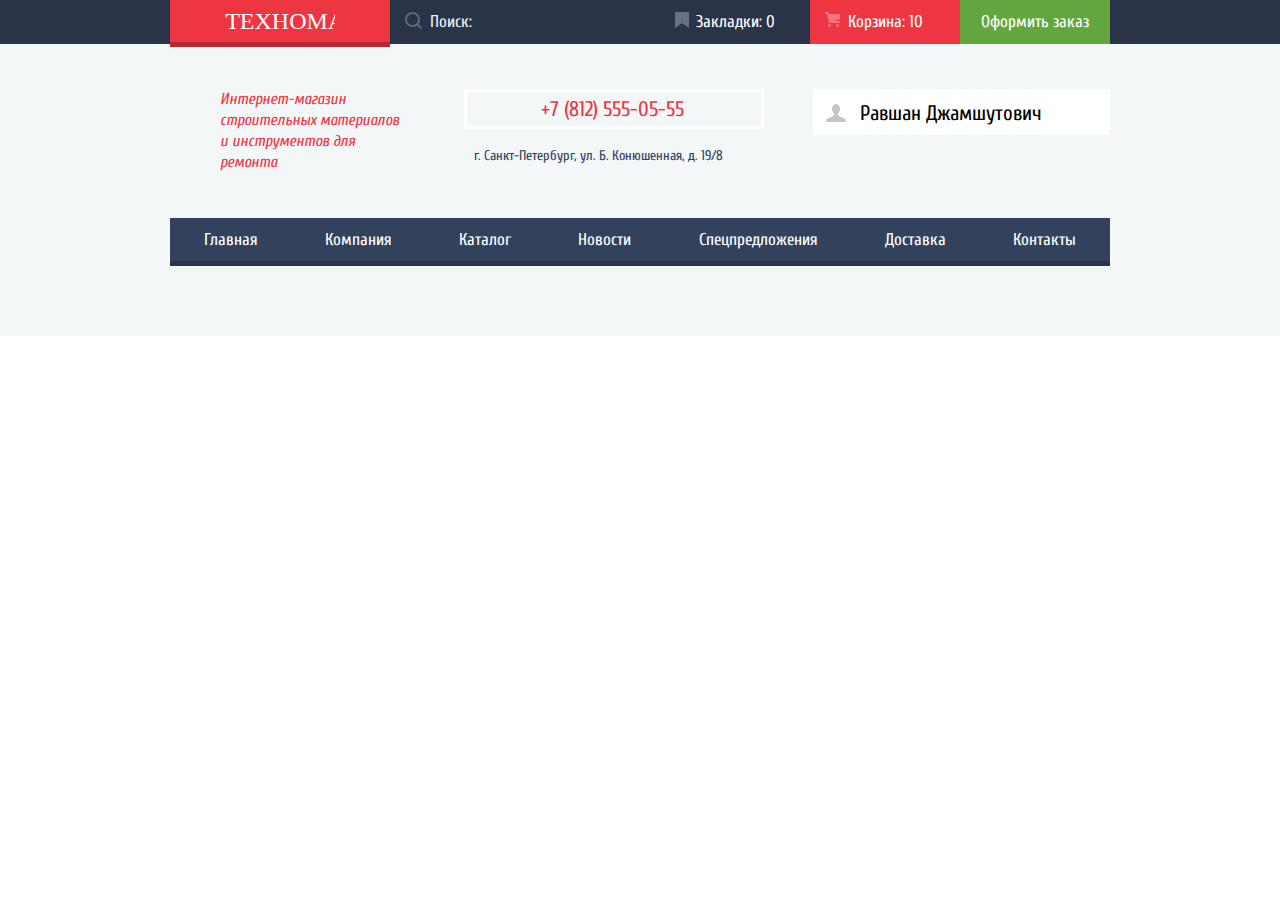
==== catalog.html @ 659ef30f "Версія 19" ====
<!DOCTYPE html>
<html lang="ru">
<head>
	<meta charset="utf-8">
	<title>HTML Academy: Technomart</title>
	<link href="https://fonts.googleapis.com/css?family=Cuprum:400,700" rel="stylesheet">
	<link href="https://fonts.googleapis.com/css?family=PT+Sans:400,700" rel="stylesheet">
	<link href="css/normalize.css" rel="stylesheet">
	<link rel="stylesheet"  href="css/style.css">
</head>
<body class="catalog">
	<header class="main-header">
		<div class="header-container">
			<div class="container">
				<a href="index.html" class="main-header-logo">
					<img src="img/logo.svg" width="110" height="18" alt="Логотип Technomart">
				</a>
				<form class="search-form" action="https://echo.htmlacademy.ru" method="post">
					<input type="search" name="search" id="search" placeholder="Поиск:">
					<label for="search">
						<svg 
							version="1.1" x="0px" y="0px" width="17px"
							height="17px" viewBox="0 0 17 17" enable-background="new 0 0 17 17" xml:space="preserve">
							<g>
								<path fill="#616978" d="M17,15.586l-3.542-3.542C14.421,10.782,15,9.21,15,7.5C15,3.358,11.643,0,7.5,0C3.358,0,0,3.358,0,7.5
								C0,11.643,3.358,15,7.5,15c1.71,0,3.282-0.579,4.544-1.542L15.586,17L17,15.586z M2,7.5C2,4.467,4.467,2,7.5,2
								C10.532,2,13,4.467,13,7.5c0,3.032-2.468,5.5-5.5,5.5C4.467,13,2,10.532,2,7.5z"/>
							</g>
						</svg>
					</label>
				</form>
				<ul class="menu-list">
					<li class="menu-item">
						<a href="">Закладки: 0</a>
						<svg
							version="1.1" x="0px" y="0px"
		 					width="14px" height="16px" viewBox="0 0 14 16" enable-background="new 0 0 14 16" xml:space="preserve">
							<path fill="#E72C2D" d="M14,15c0,0.55-0.368,0.741-0.818,0.426l-5.363-3.765c-0.45-0.315-1.187-0.315-1.637,0l-5.364,3.765
							C0.368,15.741,0,15.55,0,15V1c0-0.55,0.45-1,1-1h12c0.55,0,1,0.45,1,1V15z"/>
						</svg>
					</li>
					<li class="menu-item">
						<a class="basket-active" href="">Корзина: 10</a>
						<svg class="basket-svg"
							version="1.1" x="0px" y="0px"
							width="15px" height="15px" viewBox="0 0 15 15" enable-background="new 0 0 15 15" xml:space="preserve">
							<g>
								<circle cx="4.5" cy="13.5" r="1.5"/>
								<circle cx="12.5" cy="13.5" r="1.5"/>
								<polygon points="15,2 4.07,2 3.648,0 0,0 0,2 2.031,2 4.016,11 15,11 15,9 9.441,9 15,6.951 	"/>
							</g>
						</svg>
					</li>
					<li class="menu-item">
						<a class="design" href="">Оформить заказ</a>
					</li>
				</ul>
			</div>
		</div>
		<section class="about">
			<h1 class="visually-hidden">Техномарт</h1>
			<div class="container">
				<p class="description">
					Интернет-магазин строительных материалов<br> и инструментов для ремонта
				</p>
				<div class="contacts">
					<p class="phone">
						<span class="phone-number">+7 (812) 555-05-55</span>
					</p>
					<p class="address">
						г. Санкт-Петербург, ул. Б. Конюшенная, д. 19/8
					</p>
				</div>
				<p class="authorization">
					<a class="login" href="">
						<svg 
							version="1.1" x="0px" y="0px"
							width="20px" height="17px" viewBox="0 0 20 17" enable-background="new 0 0 20 17" xml:space="preserve">
							<g>
								<polygon fill="#c5c5c5" points="14.875,8.5 6,0 6,6 0,6 0,11 6,11 6,17 	"/>
							</g>
							<path fill="#c5c5c5" d="M16.986,15.01h-5.027V17h5.027c2.178,0,3.004-1.81,3.029-3.026V3.028C19.99,1.811,19.164,0,16.986,0h-5.027
							v1.99h5.027c0.839,0,0.992,0.681,1.01,1.057v10.904C17.979,14.327,17.825,15.01,16.986,15.01z"/>
						</svg>
						<span>Войти</span>
					</a>
					<a class="registration" href="">Регистрация</a>
				</p>
				<p class="user-info">
					<a class="user-profile" href="">
						<svg x="0px" y="0px" width="20px" height="18px" 			viewBox=" 	0 0 20 18" enable-background="new 0 0 20 	 18" xml:space=	   "preserve">
							<path fill="#32425C" d="M17.881,14.166c-2.144-0.735-4.256-1.666-5.207-2.39c-0.657-0.501-0.77-1.618-0.517-2.415					
							c1.118-0.903,1.864-2.477,1.864-4.278C14.021,2.276,12.221,0,10,0S5.979,2.276,5.979,5.083c0,1.801,0.746,3.374,1.863,4.277
							c0.253,0.798,0.141,1.915-0.517,2.416c-0.95,0.724-3.063,1.654-5.207,2.39S0,18,0,18h20C20,18,20.025,14.901,17.881,14.166z"/>
						</svg>
						<span class="user-name">Равшан Джамшутович</span>
					</a>
				</p>
			</div>
		</section>
		<nav class="main-navigation">
			<div class="container">
				<ul class="site-navigation">
					<li>
						<a href="index.html">Главная</a>
					</li>
					<li>
						<a href="">Компания</a>
					</li>
					<li>
						<a>Каталог</a>
					</li>
					<li>
						<a href="">Новости</a>
					</li>
					<li>
						<a href="">Спецпредложения</a>
					</li>
					<li>
						<a href="">Доставка</a>
					</li>
					<li>
						<a href="">Контакты</a>
					</li>
				</ul>
			</div>
		</nav>
	</header>
	<main>
		
	</main>
</body>
</html>
---- css/style.css ----
body {
	min-width: 1140px;
	margin: 0;
	padding: 0;
	font-family: "Cuprum", Arial, sans-serif;
	font-size: 17px;
	font-weight: 400;
	color: #ffffff;
}
a {
	text-decoration: none;
}
ul {
	list-style: none;
	margin: 0;
	padding: 0;
}
button {
	border: none;
	background: none;
	cursor: pointer;
}
.visually-hidden:not(:focus):not(:active),
input[type="checkbox"].visually-hidden,
input[type="radio"].visually-hidden {
	position: absolute;
	width: 1px;
	height: 1px;
	margin: -1px;
	border: 0;
	padding: 0;
	white-space: nowrap;
	-webkit-clip-path: inset(100%);
	      clip-path: inset(100%);
	clip: rect(0 0 0 0);
	overflow: hidden;
}
.main-header {
	background-color: #f3f7f8;
	padding-bottom: 70px;
}
.header-container .container{
	display: flex;
	justify-content: space-between;

}
.container {
	margin: 0 auto;
	max-width: 940px;
}
.header-container {
	background-color: #293449;
}
.main-header-logo {
	position: absolute;
	width: 220px;
    height: 42px;
    background-color: #ee3643;
    border-bottom: 5px solid #b52933;
}
.main-header-logo img {
	margin-left: 50%;
    transform: translateX(-50%);
    margin-top: 12px;
}
.search-form {
	position: relative;
	margin-left: 220px;
}
.search-form input {
	width: 270px;
	height: 43px;
	padding: 0 10px 0 40px;
	color: #f0f1f2;
	background-color: transparent;
	border: none;
}
.search-form input::placeholder {
	color:  #f0f1f2;
	font-family: "Cuprum", Arial, sans-serif;
	font-size: 17px;
	font-weight: 400;
}
.search-form label {
	position: absolute;
	top: 12px;
	left: 15px;
}
.search-form:hover {
	background-color: #212a3a;
}
.search-form:hover path {
   fill: #ffffff;
}
input[type="search"]:focus + label path {
   fill: #f0525d;
}
input[type="search"]:focus {
	background-color: #ffffff;
	color: #111111;
}
input[type="search"]:focus::placeholder {
	color: #111111;	
}
.main-header .menu-list {
	display: flex;
}
.main-header .menu-item {
	position: relative;
	width: 150px;
	text-align: center;
}
.menu-item svg {
	position: absolute;
	left: 15px;
	top: 12px;
	fill: #6a7180;
}
.menu-item path {
	fill: #6a7180;
}
.menu-list a {
	display: block;
}
.menu-list a:not(.design) {
	color: #ffffff;
	padding: 12px 25px;
}
.menu-item .design {
	color: #ffffff;
	padding: 12px 0;
}
.menu-item:last-child {
	background-color: #63a63e;
}
.menu-list a:hover:not(.design) {
	background-color: #212a3a;
}
.menu-list a:active:not(.design) {
	background-color: #161d29;
	color: #999ca1;
}
.menu-item:hover:last-child {
	background-color: #5fbb2d;
}
.menu-item:active:last-child {
	background-color: #518534;
}
.menu-item .design:active {
	color: #80a66b;
}
.menu-item a:hover + svg path,
.menu-item a:hover + svg {
	fill: #ffffff;
}
.menu-item a:active + svg path,
.menu-item a:active + svg {
	fill: #6a7180;
}
.about {
	margin-top: 45px;
}
.about .description {
	font-size: 16px;
	line-height: 21px;
	font-style: italic; 
	color: #ee3643;
	margin: 0;
	margin-left: 50px;
	width: 195px;
}
.contacts .phone {
	margin: 0;
	position: relative;
}
.contacts .phone-number {
	display: block;
	font-size: 21px;
	line-height: 18px;
	color: #ee3643;
	border: 3px solid #ffffff;
	padding: 8px 48px 8px 74px;
}
.contacts .phone-number::before {
	content: "";
	width: 19px;
	height: 19px;
	background-image: url(../img/icon-phone.svg);
	position: absolute;
	left: 13px;
}
.about .container {
	display: flex;
	justify-content: space-between;
}
.contacts .address {
	margin: 0;
	margin-top: 15px;
	font-size: 14px;
	line-height: 24px;
	color: #32425c;
	margin-left: 10px; 
}
.authorization {
	margin: 0;
	display: flex;
}
.authorization a {
	display: block;
	font-size: 21px;
	line-height: 18px;
	color: #000000;	
	background-color: #ffffff;
}
.authorization a:hover {
	color: #ee3643;
}
.authorization a:active {
	color: #b2b2b2;
}
.authorization .login {
	align-self: flex-start;
	position: relative;
	padding: 11px 27px 11px 48px;
	margin-right: 10px;
}
.login svg {
	position: absolute;
	left: 15px;
}
.login:hover path,
.login:hover polygon {
	fill: #32425c;
}
.login:active path,
.login:active polygon {
	fill: #c5c5c5;
}
.authorization .registration {
	align-self: flex-start;
	padding: 11px 24px 11px 24px;
}
.main-navigation {
	margin-top: 45px;
}
.site-navigation {
	display: flex;
	justify-content: space-between;
	background-color: #32425c;
	border-bottom: 5px solid #293449;
}
.site-navigation li {
	flex-grow: 1;
	text-align: center;
} 
.site-navigation a {
	color: #ffffff;
	line-height: 17px;
	padding: 10px;
	display: block;
    padding: 13px 25px;
}
.site-navigation a:hover {
	background-color: #293449;
}
.site-navigation a:active {
	background-color: #1d2739;
	color: #868c95;
}
.promo {
	margin-top: 60px;
}
.promo-list {
	display: flex;
	justify-content: space-between;
}
.promo-list .promo-item,
.promo-item-other {
	position: relative;
	width: 260px;
	min-height: 93px;
	padding: 13px 20px;
}
.promo-list .promo-item:first-child {
	background-color: #ffbf47;
}
.promo-item:first-child::before {
	content: "";
	position: absolute;
	left: 210px;
	top: 30px;
	background-image: url(../img/icon-1.svg);
	width: 44px;
	height: 65px;
}
.promo-item:first-child::after {
	content: "";
	position: absolute;
	left: 240px;
	top: 0;
	background-image: url(../img/new.png);
	background-repeat: no-repeat;
	width: 60px;
	height: 60px;
}
.promo-list .promo-item:nth-child(2) {
	background-color: #3bbce3;
}
.promo-item:nth-child(2)::before {
	content: "";
	position: absolute;
	left: 190px;
	top: 30px;
	background-image: url(../img/icon-2.svg);
	width: 75px;
	height: 61px;
}
.promo-list .promo-item:last-child {
	background-color: #dc91d8;
}
.promo-item:last-child::before {
	content: "";
	position: absolute;
	left: 190px;
	top: 30px;
	background-image: url(../img/icon-3.svg);
	width: 78px;
	height: 62px;
}
.promo-item h3,
.promo-item-other h3 {
	font-size: 24px;
	line-height: 30px;
	font-weight: 700;
	margin: 0;
	margin-bottom: 30px;
}
.promo-item  a,
.promo-item-other a {
	display: block;
    width: 135px;
    text-align: center;
    font-size: 14px;
    line-height: 18px;
    text-transform: uppercase;
    color: #ffffff;
    padding: 10px 0;
    border-radius: 5px;
}
.promo-item:first-child a {
	background-color: rgba(189, 125, 0, 0.2);
}
.promo-item:first-child a:hover {
	background-color: rgba(189, 125, 0, 0.3);
}
.promo-item:first-child a:active {
	background-color: rgba(189, 125, 0, 0.4);
}
.promo-item:nth-child(2) a {
	background-color: rgba(42, 131, 158, 0.2);
}
.promo-item:nth-child(2) a:hover {
	background-color: rgba(42, 131, 158, 0.3);
}
.promo-item:nth-child(2) a:active {
	background-color: rgba(42, 131, 158, 0.4);
}
.promo-item:last-child a {
	background-color: rgba(161, 111, 158, 0.2);
}
.promo-item:last-child a:hover {
	background-color: rgba(161, 111, 158, 0.3);
}
.promo-item:last-child a:active {
	background-color: rgba(161, 111, 158, 0.4);
}
.promo-other {
	margin-top: 20px;
}
.slider .wrapper {
	width: 620px;
	position: relative;
}
.slider-list-item {
	display: none;
	width: 620px;
    min-height: 266px;
    color: #ffffff;
}
.slider-list-item h2 {
	font-size: 36px;
	line-height: 30px;
	font-weight: 700;
	margin: 0;
	text-transform: uppercase;
}
.slider-list-item span {
	display: block;
	margin: 0;
	margin-top: 10px;
	font-size: 18px;
	line-height: 24px;
}
.slider-list-item:first-child {
	background-image: url(../img/slider-1.jpg);
	background-repeat: no-repeat;
}
.slider-list-item:last-child {
	background-image: url(../img/slider-2.jpg);
	background-repeat: no-repeat;
}
.slider-list-item .description {
	background-color: rgba(0, 0, 0, 0.2);
	padding: 20px 25px;
}
.slider-list-item a {
	display: block;
	font-size: 14px;
	line-height: 18px;
	color: #ffffff;
	margin-top: 100px;
	margin-left: 25px;
	background-color: #ee3643;
	width: 195px;
	text-align: center;
	padding: 10px 0;
	border-radius: 5px;
}
.slider-list-item a:hover {
	background-color: #ca2c37;
}
.slider-list-item a:active {
	background-color: #ba2732;
}
.slider input[type="radio"] {
	display: none;
}
.slider-controls {
	position: absolute;
    top: 214px;
    left: 297px;
}
.slider-controls label {
	position: relative;
	display: inline-block;
	width: 10px;
	height: 10px;
	margin-right: 8px;
	border-radius: 50%;
	cursor: pointer;
}
.slider-controls label::before {
	content: "";
	width: 10px;
	height: 10px;
	background-color: #ffffff;
	position: absolute;
	border-radius: 50%;
}
.slider-controls-buttons {
	width: 580px;
    display: flex;
    justify-content: space-between;
    position: absolute;
    top: 120px;
    left: 20px;
}
.slider-controls-buttons label {
	position: relative;
	display: inline-block;
	width: 30px;
	height: 30px;
	cursor: pointer;
	padding: 10px;
}
.slider-controls-buttons label:last-child {
	margin-left: auto;
}
.slider-controls-buttons label::before {
	content: "";
	width: 24px;
	height: 24px;
	border: 3px solid #ffffff;
	position: absolute;
	transform: rotate(45deg);
}
.slider-controls-buttons label:first-child::before {
	border-top-style: none;
	border-right-style: none;
}
.slider-controls-buttons label:last-child::before {
	border-left-style: none;
	border-bottom-style: none;
}
#slider-1:checked ~ .slider-controls .slider-controls-item-1::after,
#slider-2:checked ~ .slider-controls .slider-controls-item-2::after {
	content: "";
	position: absolute;
	left: 2px;
	top: 2px;
	width: 6px;
	height: 6px;
	background-color: #ee3643;
	border-radius: 50%;
}
#slider-1:checked ~ .slider-list .slider-list-item:first-child,
#slider-2:checked ~ .slider-list .slider-list-item:last-child {
	display: block;
}
.promo-item-other:first-child {
	background-color: #8ed78f;
}
.promo-item-other:first-child a {
	background-color: rgba(113, 159, 113, 0.2);
}
.promo-item-other:first-child a:hover {
	background-color: rgba(113, 159, 113, 0.3);
}
.promo-item-other:first-child a:active {
	background-color: rgba(113, 159, 113, 0.4);
}
.promo-item-other:first-child::before {
	content: "";
	width: 59px;
	height: 72px;
	position: absolute;
	top: 30px;
	right: 45px;
	background-image: url(../img/icon-4.svg);
	background-repeat: no-repeat;
}
.promo-item-other:last-child {
	background-color: #ffc047;
}
.promo-item-other:last-child a {
	background-color: rgba(175, 132, 50, 0.2);
}
.promo-item-other:last-child a:hover {
	background-color: rgba(175, 132, 50, 0.3);
}
.promo-item-other:last-child a:active {
	background-color: rgba(175, 132, 50, 0.4);
}
.promo-item-other:last-child::before {
	content: "";
	width: 80px;
	height: 64px;
	position: absolute;
	top: 30px;
	right: 30px;
	background-image: url(../img/icon-5.svg);
	background-repeat: no-repeat;
}
.promo-other .container {
	display: flex;
	justify-content: space-between;
}
.promo-list-other {
	display: flex;
	flex-direction: column;
	justify-content: space-between;
}
.popular-goods {
	margin-top: 55px;
}
.heading h2 {
	font-size: 30px;
	line-height: 30px;
	color: #32425c;
	margin: 0;
}
.heading {
	display: flex;
	justify-content: space-between;
	padding: 30px;
	background-color: #f9f5f0;
}
.heading span {
	text-transform: uppercase;
}
.heading a {
	font-size: 14px;
	line-height: 18px;
	color: #ffffff;
	text-transform: uppercase;
	text-align: center;
	background-color: #ee3643;
	border-radius: 5px;
	width: 253px;
	padding: 10px 0;
}
.popular-goods .popular-list {
	display: flex;
	justify-content: space-between;
	margin-top: 20px;
}
.popular-goods .popular-item {
	position: relative;
	width: 220px;
	min-height: 320px;
	text-align: center;
	border: 1px solid #eaeaea;
}
.popular-goods .popular-item:last-child {
	background-image: url(../img/new.png);
	background-repeat: no-repeat;
	background-position: 160px 0;
} 
.popular-item a {
	display: block;
}
.popular-item img {
	position: absolute;
    left: 50%;
    transform: translateX(-50%);
    bottom: 190px;
}
.popular-item h3 {
	font-size: 18px;
	line-height: 20px;
	font-weight: 700;
	color: #000000;
	margin: 0;
	margin-top: 180px;
	padding: 0 30px;
}
.popular-item span {
	display: block;
	margin-top: 10px;
	font-size: 17px;
	font-weight: 700;
	line-height: 18px;
	color: #a9a9a9;
	text-decoration: line-through;
}
.popular-item .price {
	position: relative;
	width: 120px;
	padding: 10px 0;
	margin: auto;
    margin-top: 15px;
	text-decoration: none;
	color: #ffffff;
	background-color: #ee3643;
	border-radius: 5px;
}
.popular-item:nth-child(4) .price{
	margin-top: 42px;
}
.popular-item .price::before {
	content: "";
    position: absolute;
    top: 0;
    left: 117px;
    width: 0;
    height: 0;
    padding: 0;
    margin: 0;
    border-style: solid;
    border-width: 18.8px 0 18.8px 20px;
    border-color: transparent transparent transparent #ee3643;
}
.popular-item:hover {
	box-shadow: 0 10px 35px 0 #bec2c6;
	transition-duration: 0.2s;
}
.popular-item:hover img {
	opacity: 0;
	transition-duration: 0.2s;
}
.popular-item:hover .item-buttons {
 	opacity: 1;
	transition-duration: 0.1s;
	transition-delay: 0.2s;
}
.item-buttons {
	display: block;
	opacity: 0;
	margin: 0;
	position: absolute;
    top: 45px;
}
.item-buttons button {
	width: 135px;
	font-size: 14px;
	padding: 0;
	text-transform: uppercase;
	border-radius: 5px;
	cursor: pointer;
}
.item-buttons .button-buy {
	position: relative;
	padding: 11px 0;
	margin-bottom: 7px;
	color: #ffffff;
	background-color: #63a63e;
	box-shadow: inset 0 -3px 0 0 #367315;
}
.button-buy svg {
	position: absolute;
	left: 12px;
	fill: #92c178;
}
.button-buy:hover {
	background-color: #5fbb2d;
}
.button-buy:hover svg {
	fill: #ffffff;
}
.button-buy:active {
	background-color: #518534;
	box-shadow: none;
}
.button-buy:active svg {
	fill: #ffffff;
}
.item-buttons .button-bookmarks {
	color: #32425c;
	border: 3px solid #63a63e;
	padding: 8px 0;
}
.button-bookmarks:hover {
	border-color: #32425c;
}
.button-bookmarks:active {
	color: #c1c6ce;
	border-color: #c1c6ce;
}
.modal-info {
	display: none;
	position: fixed;
	width: 620px;
	top: 10px;
	left: 50%;
	margin-left: -310px;
	background-color: #ffffff;
	border-top: 7px solid #ee3643;
	box-shadow: 0 15px 32px 0px #cccccc;
	z-index: 2;
}
.modal-info .wrapper {
	position: relative;
}
.modal-info h2 {
	font-size: 30px;
	line-height: 18px;
	margin: 0;
	color: #000000;
	align-self: center;
}
.modal-info .heading-info {
	display: flex;
	padding: 48px 80px;
}
.modal-info .icon {
	position: relative;
	margin: 0;
	margin-right: 30px;
	width: 67px;
	height: 67px;
	background-color: #63a63e;
	border-radius: 50%;
}
.modal-info .icon::before {
	content: "";
    position: absolute;
    top: 18px;
    left: 14px;
    width: 32px;
    height: 15px;
    border: 8px solid #ffffff;
    border-top-style: none;
    border-right-style: none;
    transform: rotate(-45deg);
}
.modal-info .modal-buttons {
	display: flex;
	justify-content: space-between;
	padding: 38px 80px;
	background-color: #f1f1f1;
}
.modal-buttons a,
.modal-buttons .continue {
	display: block;
    width: 220px;
    padding: 10px 0;
    text-align: center;
    font-family: "Cuprum", Arial, sans-serif;
    font-size: 14px;
    line-height: 18px;
    border-radius: 4px;
}
.modal-buttons a {
    color: #ffffff;
    background-color: #ee3643;
}
.modal-buttons a:hover {
	background-color: #ca2c37;
}
.modal-buttons a:active {
	background-color: #ba2732;
}
.modal-buttons .continue {
	background-color: #ffffff;
	outline: none;
}
.modal-buttons .continue:hover {
	background-color: #fbf9f9;
}
.modal-buttons .continue:active {
	background-color: #ebe9e9;
}
.modal-buttons .modal-close {
	position: absolute;
	top: 5px;
	right: 5px;
	width: 30px;
	height: 30px;
}
.modal-buttons .modal-close::before,
.modal-buttons .modal-close::after {
	content: "";
    width: 25px;
    height: 4px;
    position: absolute;
    left: 2px;
    top: 12px;
    background-color: #ee3643;
}
.modal-buttons .modal-close::before {
	transform: rotate(45deg);
}
.modal-buttons .modal-close::after {
	transform: rotate(-45deg);
}
.popular-manufacturers {
	margin-top: 20px;
}
.popular-manufacturers .heading {
	margin-bottom: 20px;
}
.heading .caption {
	text-transform: uppercase;
}
.manufacturers-list {
	display: flex;
	flex-wrap: wrap;
}
.manufacturers-item {
	position: relative;
	width: 218px;
	min-height: 143px;
	margin-bottom: 20px;
	border: 1px solid #ebebeb;
}
.manufacturers-item:not(:nth-child(4n+4)) {
	margin-right: 20px;
}
.manufacturers-item img {
	position: absolute;
	left: 50%;
	top: 50%;
	transform: translate(-50%, -50%);
}
.manufacturers-item:hover {
	box-shadow: 0 10px 35px 0 #bec2c6;
	transition-duration: 0.2s;
}
.manufacturers-item:active img {
	opacity: 0.3;
	transition-duration: 0.2s; 
}
.services {
	margin-top: 65px;
	padding-top: 65px;
	background-color: #f4f8f9;
}
.services h2 {
	font-size: 30px;
	line-height: 24px;
	color: #000000;
	text-transform: uppercase;
	margin: 0;
}
.services p {
	width: 400px;
	margin: 0;
	margin-top: 35px;
	font-family: "PT Sans", Arial, sans-serif;
	font-size: 13px;
	line-height: 24px;
	font-weight: 400;
	color: #000000;
}
.services-slider {
	display: flex;
	justify-content: space-between;
	margin-top: 70px;
}
.services-control {
	width: 240px;
	position: relative;
}
.services-control::before {
	content: "";
	position: absolute;
	top: -35px;
    left: 230px;
	width: 10px;
	height: 272px;
	background-image: url(../img/border.png);
}
.services-control label {
	display: block;
	font-size: 21px;
	font-weight: 700;
	background-color: #32425c;
	padding: 20px 22px;
	box-shadow:
		inset 0 -1px 0 0 #293449, 
		inset 0 1px 0 0 #405069;
	cursor: pointer;
}
.services-control label:hover {
	background-color: #293449;
}
#services-1:checked ~ .services-control .services-control-item-1,
#services-2:checked ~ .services-control .services-control-item-2,
#services-3:checked ~ .services-control .services-control-item-3 {
	background-color: #ffffff;
	color: #32425c;
	box-shadow: none;
	transition-duration: 0.2s;
}
.services-item {
	display: none;
	width: 620px;
	min-height: 285px;
	margin-left: 80px
}
.services-item .wrapper {
	display: flex;
	justify-content: space-between;
}
.services-item h2 {
	font-size: 36px;
	line-height: 24px;
	color: #32425c;
}
.services-item:first-child {
	background-image: url(../img/bg-1.png);
	background-repeat: no-repeat;
	background-position: 153px 0;
}
.services-item:first-child p {
	width: 275px;
}
.services-item:first-child span {
	margin-right: 50px;
}
.services-item:nth-child(2) p {
	width: 380px;
    box-sizing: border-box;
    padding-right: 5px;
}
.services-item:nth-child(2) span {
	margin-right: 200px;
}
.services-item:nth-child(2) {
	background-image: url(../img/bg-2.png);
	background-repeat: no-repeat;
	background-position: 231px 13px;
}
.services-item:last-child p {
	width: 280px;
}
.services-item:last-child .send-request {
	font-family: "Cuprum", Arial, sans-serif;
	font-size: 14px;
	line-height: 18px;
	color: #ffffff;
	background-color: #ff5357;
	width: 195px;
	padding: 10px 0;
	margin-top: 30px;
	border-radius: 5px;
	cursor: pointer;
}
.services-item:last-child .send-request:hover {
	background-color: #ca2c37;
}
.services-item:last-child .send-request:active {
	background-color: #ba2732;
}
.services-item:last-child {
	background-image: url(../img/bg-3.png);
	background-repeat: no-repeat;
	background-position: 154px 0;
}
#services-1:checked ~ .services-list .services-item:first-child,
#services-2:checked ~ .services-list .services-item:nth-child(2),
#services-3:checked ~ .services-list .services-item:last-child {
	display: block;
}
.about-technomart {
	margin-top: 80px;
	padding-bottom: 86px;
}
.technomart-description {
	width: 545px;
}
.about-technomart h2 {
	margin: 0;
	font-size: 30px;
	line-height: 24px;
	color: #000000;
	text-transform: uppercase;
	font-weight: 400;
}
.about-technomart .container {
	display: flex;
	justify-content: space-between;
}
.about-technomart .promo {
	margin: 0;
	margin-top: 30px;
	font-family: "PT Sans", Arial, sans-serif;
	font-size: 13px;
	line-height: 24px;
	color: #000000;
}
.about-technomart .promo:last-of-type {
	padding-right: 105px;
}
.companies-list {
	margin-top: 25px;
}
.companies-list .companies-item {
	position: relative;
	font-size: 18px;
	line-height: 20px;
	color: #000000;
	padding-left: 35px;
}
.companies-list .companies-item:not(:last-child) {
	margin-bottom: 20px;
}
.companies-list .companies-item::before {
	content: "";
	width: 25px;
	height: 2px;
	background-color: #ee3643;
	position: absolute;
	top: 8px;
	left: 0;
}
.technomart-description .more-details {
	display: block;
	width: 220px;
	text-align: center;
	text-transform: uppercase;
	padding: 10px 0;
	margin-top: 35px;
	font-size: 14px;
	line-height: 18px;
	color: #ffffff;
	background-color: #ee3643;
	border-radius: 5px;
}
.technomart-description .more-details:hover {
	background-color: #ca2c37;
}
.technomart-description .more-details:active {
	background-color: #ba2732;
}
.contacts {
	width: 300px;
} 
.contacts .map {
	padding: 0;
	margin-top: 35px;
	cursor: pointer;
}
.contacts .write-us {
	font-family: "Cuprum", Arial, sans-serif;
	font-size: 14px;
	line-height: 18px;
	padding: 10px 0;
	margin-top: 40px;
	width: 300px;
	text-transform: uppercase;
	color: #ffffff;
	background-color: #ee3643;
	border-radius: 5px;
}
.contacts .write-us:hover {
	background-color: #ca2c37;
}
.contacts .write-us:active {
	background-color: #ba2732;
}
.blocker {
	display: none;
	position: fixed;
	top: 0;
	width: 100%;
	height: 100%;
	background-color: rgba(0, 0, 0, 0.2);
	z-index: 2;
}
.blocker .map-popup {
	position: fixed;
	top: 100px;
	left: 50%;
	margin-left: -470px;
	width: 940px;
	height: 447px;
	z-index: 3;
	background-image: url(../img/map-popup.jpg);
	background-repeat: no-repeat;
    background-position: -15px -13px;
    box-shadow: 0 0 25px 5px #b8b8b8;
}
.map-popup .popup-close::before,
.map-popup .popup-close::after {
	content: "";
    width: 25px;
    height: 4px;
    position: absolute;
    left: 2px;
    top: 12px;
    background-color: #ee3643;
}
.map-popup .popup-close {
	position: absolute;
	right: 5px;
	top: 5px;
	width: 30px;
	height: 30px;
}
.map-popup .popup-close::before {
	transform: rotate(45deg);
}
.map-popup .popup-close::after {
	transform: rotate(-45deg);
}
.modal {
	display: none;
	position: fixed;
	top: 100px;
	left: 50%;
	transform: translateX(-50%);
	width: 620px;
	border-top: 7px solid #ee3643;
	background-color: #ffffff;
	box-shadow: 0 0 25px 5px #b8b8b8;
	z-index: 2;
	box-sizing: border-box;
	padding-top: 50px;
}
.login-form .wrapper {
	position: relative;
	display: flex;
	justify-content: space-between;
	flex-wrap: wrap;
	padding: 0 80px
}
.login-form p {
	margin: 0;
}
.login-form label {
	display: block;
	font-size: 18px;
	line-height: 18px;
	color: #000000;
	font-weight: 700;
	margin-bottom: 10px;
}
.login-form input {
	width: 186px;
	border: 2px solid #999999;
	border-radius: 3px;
	padding: 7px 15px;
}
.login-form input,
.login-form textarea {
	font-family: "PT Sans", Arial, sans-serif;
	font-size: 13px;
	line-height: 18px;
}
.login-form input:focus,
.login-form textarea:focus {
	border-color: #656565;
	outline: none;
}
.login-form textarea {
	width: 428px;
	height: 78px;
	padding: 14px;
	border: 2px solid #999999;
	border-radius: 3px;
}
.login-form .inscription {
	margin-top: 20px;
}
.login-form .buttons {
	min-height: 38px;
	margin-top: 35px;
	padding: 37px 80px;
	background-color: #f4f4f4;
}
.login-form button[type="submit"] {
	width: 100%;
	padding: 10px 0;
	background-color: #ee3643;
	font-size: 14px;
	line-height: 18px;
	color: #ffffff;
	border-radius: 4px;
}
.login-form button[type="submit"]:hover {
	background-color: #ca2c37;
}
.login-form button[type="submit"]:active {
	background-color: #ba2732;
}
.login-form .button-close {
	position: absolute;
	right: 0;
	top: 0;
	width: 30px;
	height: 30px;
}
.login-form .button-close::before,
.login-form .button-close::after {
	content: "";
    width: 25px;
    height: 4px;
    position: absolute;
    left: 2px;
    top: 12px;
    background-color: #ee3643;
}
.login-form .button-close::before {
	transform: rotate(45deg);
}
.login-form .button-close::after {
	transform: rotate(-45deg);
}
.footer-top {
	background-color: #32425c;
}
.footer-top .footer-menu {
	display: flex;
	justify-content: space-between;
}
.footer-top .main-footer-logo {
	background-color: #ee3643;
	display: block;
	width: 220px;
	height: 63px;
	border-bottom: 5px solid #b52933;
}
.main-footer-logo img {
	margin-left: 50%;
    transform: translateX(-50%);
    margin-top: 21px;
}
.footer-menu-list {
	display: flex;
	justify-content: space-between;
	width: 550px;
	margin-top: 40px;
}
.footer-menu-item a {
	font-size: 18px;
	line-height: 24px;
	color: #ffffff
}
.footer-menu-item a:hover {
	text-decoration: underline;
}
.footer-menu-item a:active {	
	color: #a4abb4;
	text-decoration: none; 
}
.footer-sub-menu {
	margin-top: 35px;
	padding-bottom: 50px;
	display: flex;
	justify-content: space-between;
}
.footer-sub-menu .our-contacts {
	width: 334px;
	margin: 0;
	font-size: 18px;
	line-height: 24px;
}
.sub-menu-list {
	width: 525px;
	display: flex;
	justify-content: space-between;
}
.sub-menu-item a {
	font-size: 18px;
	line-height: 24px;
	color: #ffd180;
}
.sub-menu-item a:hover {
	text-decoration: underline;
}
.sub-menu-item a:active {
	color: #ad956f;
	text-decoration: none;
}
.footer-bottom {
	padding-top: 35px;
	padding-bottom: 30px;
	background-color: #293449;
}
.footer-bottom .container {
	display: flex;
	justify-content: space-between;
}
.footer-bottom .copyright {
	margin: 0;
	width: 230px;
	font-size: 16px;
	line-height: 18px;
}
.social-list {
	min-width: 170px;
	display: flex;
	justify-content: center;
}
.social-button {
	display: flex;
	justify-content: center;
	align-items: center;
	width: 41px;
	height: 41px;
	background-color: #212a3a;
	border-radius: 50%;
}
.social-item:not(:last-child) .social-button {
	margin-right: 5px;
}
.social-button:hover,
.social-button:active {
	background-color: #ee3643;
}
.communication {
	width: 300px;
	display: flex;
	font-size: 16px;
	line-height: 18px;
}
.communication a {
	color: #f5c97d;
}
.communication a:hover {
	text-decoration: underline;
}
.communication a:active {
	color: #e53643;
	text-decoration: none;
}
.communication-email {
	margin-right: 55px;
}
.communication-email,
.communication-site {
	margin-top: 0;
	margin-bottom: 0;
}

/*Styles for catalog.html*/
.catalog .main-header-logo:hover {
	background-color: #ca2c37;
    border-bottom-color: #9a212a; 
}
.catalog .main-header-logo:active {
	background-color: #ba2732;
    border-bottom-color: #8e1e26; 
}
.menu-item:nth-child(2) .basket-active {
	background-color: #ee3643;
}
.menu-item:nth-child(2) .basket-active:hover {
	background-color: red;
}
.menu-item:nth-child(2) .basket-svg {
	fill: #f3737c;
}
.catalog .authorization {
	display: none;
}
.user-info {
	position: relative;
	margin: 0;
	padding: 15px 68px 13px 47px;  
	background-color: #ffffff;
	align-self: flex-start;
}
.user-profile svg {
	position: absolute;
	left: 13px;
}
.user-profile path {
	fill: #c5c5c5;
}
.user-profile:hover path {
	fill: #32425c;
}
.user-profile span {
	display: block;
	font-size: 21px;
	line-height: 18px;
	color: #000000;
}
.user-profile span:active {
	color: #c5c5c5;
}
.user-profile:active path {
	fill: #c5c5c5;
}
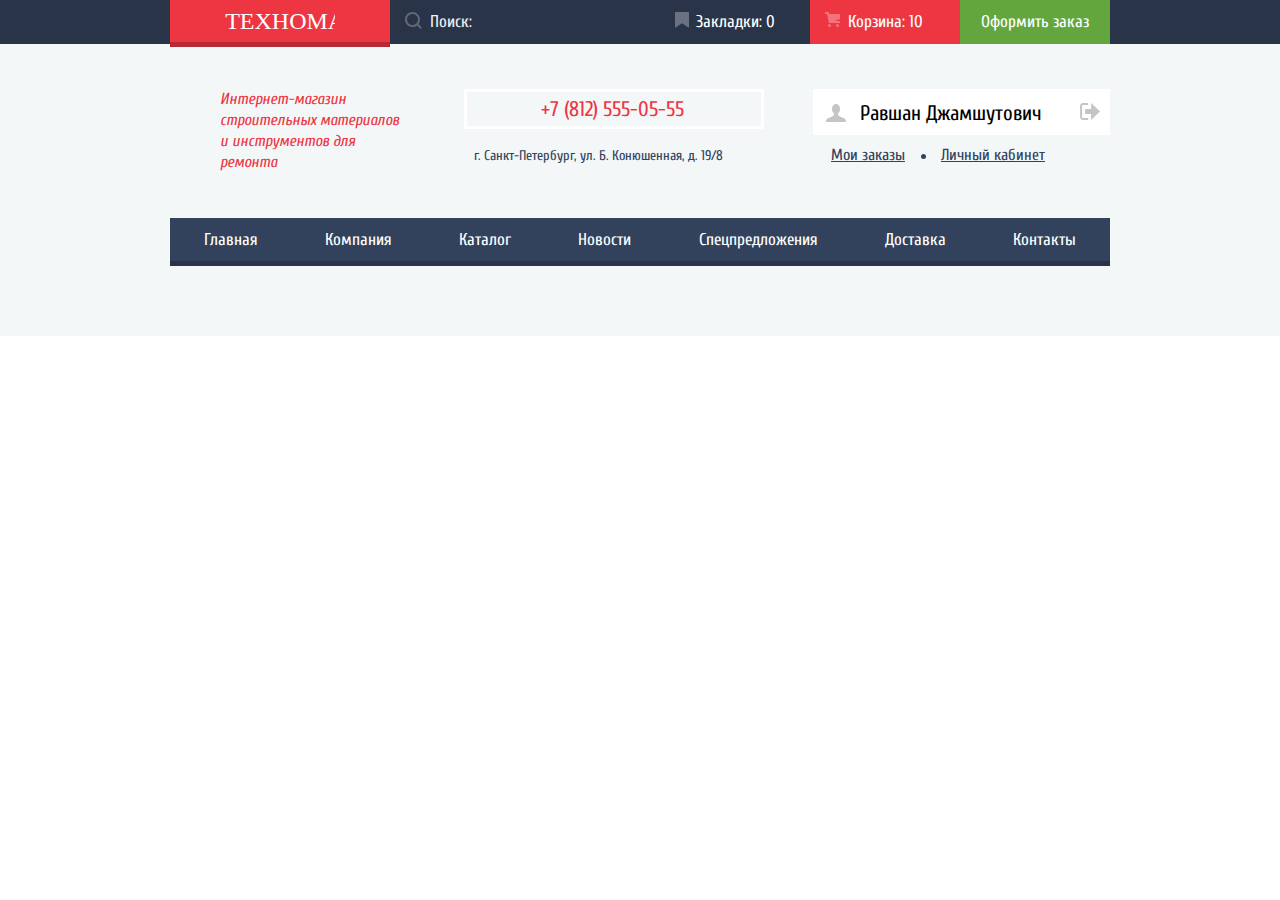
==== commit eb1fe131: "Версія 20" ====
--- a/catalog.html
+++ b/catalog.html
@@ -86,16 +86,32 @@
 					</a>
 					<a class="registration" href="">Регистрация</a>
 				</p>
-				<p class="user-info">
-					<a class="user-profile" href="">
-						<svg x="0px" y="0px" width="20px" height="18px" 			viewBox=" 	0 0 20 18" enable-background="new 0 0 20 	 18" xml:space=	   "preserve">
-							<path fill="#32425C" d="M17.881,14.166c-2.144-0.735-4.256-1.666-5.207-2.39c-0.657-0.501-0.77-1.618-0.517-2.415					
-							c1.118-0.903,1.864-2.477,1.864-4.278C14.021,2.276,12.221,0,10,0S5.979,2.276,5.979,5.083c0,1.801,0.746,3.374,1.863,4.277
-							c0.253,0.798,0.141,1.915-0.517,2.416c-0.95,0.724-3.063,1.654-5.207,2.39S0,18,0,18h20C20,18,20.025,14.901,17.881,14.166z"/>
-						</svg>
-						<span class="user-name">Равшан Джамшутович</span>
-					</a>
-				</p>
+				<div class="user-authorization">
+					<p class="user-info">
+						<a class="user-profile" href="">
+							<svg x="0px" y="0px" width="20px" height="18px" 			viewBox=" 	0 0 20 18" enable-background="new 0 0 20 	 18" xml:space=	   "preserve">
+								<path fill="#32425C" d="M17.881,14.166c-2.144-0.735-4.256-1.666-5.207-2.39c-0.657-0.501-0.77-1.618-0.517-2.415					
+								c1.118-0.903,1.864-2.477,1.864-4.278C14.021,2.276,12.221,0,10,0S5.979,2.276,5.979,5.083c0,1.801,0.746,3.374,1.863,4.277
+								c0.253,0.798,0.141,1.915-0.517,2.416c-0.95,0.724-3.063,1.654-5.207,2.39S0,18,0,18h20C20,18,20.025,14.901,17.881,14.166z"/>
+							</svg>
+							<span class="user-name">Равшан Джамшутович</span>
+						</a>
+						<a class="user-deauthorization" href="">
+							<svg x="0px" y="0px"			
+								width="21px" height="17px" viewBox="0 0 21 17" enable-background="new 0 0 21 17" xml:space="preserve">
+								<g>
+								<polygon fill="#c5c5c5" points="21,8.5 12.125,0 12.125,6 6.125,6 6.125,11 12.125,11 12.125,17 	"/>
+								<path fill="#c5c5c5" d="M3.106,13.952V3.048c0.018-0.376,0.171-1.057,1.01-1.057h5.027V0H4.116C1.938,0,1.112,1.81,1.087,3.027
+								v10.946C1.112,15.189,1.938,17,4.116,17h5.027v-1.99H4.116C3.277,15.01,3.124,14.327,3.106,13.952z"/>
+								</g>
+							</svg>
+						</a>
+					</p>
+					<p class="user-details">
+						<a href="">Мои заказы</a>
+						<a href="">Личный кабинет</a>
+					</p>
+				</div>
 			</div>
 		</section>
 		<nav class="main-navigation">
@@ -127,7 +143,16 @@
 		</nav>
 	</header>
 	<main>
-		
+		<div class="container">
+			<div class="breadcrumbs">
+				<ul class="breadcrumbs-list">
+					<li class="breadcrumbs-item"></li>
+					<li class="breadcrumbs-item"></li>
+					<li class="breadcrumbs-item"></li>
+					<li class="breadcrumbs-item"></li>
+				</ul>
+			</div>
+		</div>
 	</main>
 </body>
 </html>--- a/css/style.css
+++ b/css/style.css
@@ -1423,4 +1423,47 @@
 }
 .user-profile:active path {
 	fill: #c5c5c5;
+}
+.user-deauthorization svg {
+	position: absolute;
+	top: 14px;
+	right: 10px;
+}
+.user-deauthorization:hover polygon,
+.user-deauthorization:hover path {
+	fill: #32425c;
+}
+.user-deauthorization:active polygon,
+.user-deauthorization:active path {
+	fill: #c5c5c5;
+}
+.user-authorization .user-details {
+	margin: 0;
+	margin-top: 10px;
+	margin-left: 18px;
+}
+.user-details a {
+	font-size: 16px;
+	color: #32425c;
+	text-decoration: underline;
+}
+.user-details a:hover {
+	color: #ee3643;
+}
+.user-details a:active {
+	color: #c5cad0;
+}
+.user-details a:first-child {
+	margin-right: 32px;
+	position: relative;
+}
+.user-details a:first-child::before {
+	content: "";
+	width: 5px;
+	height: 5px;
+	position: absolute;
+	top: 8px;
+	left: 90px;
+	background-color: #32425c;
+	border-radius: 50%;
 }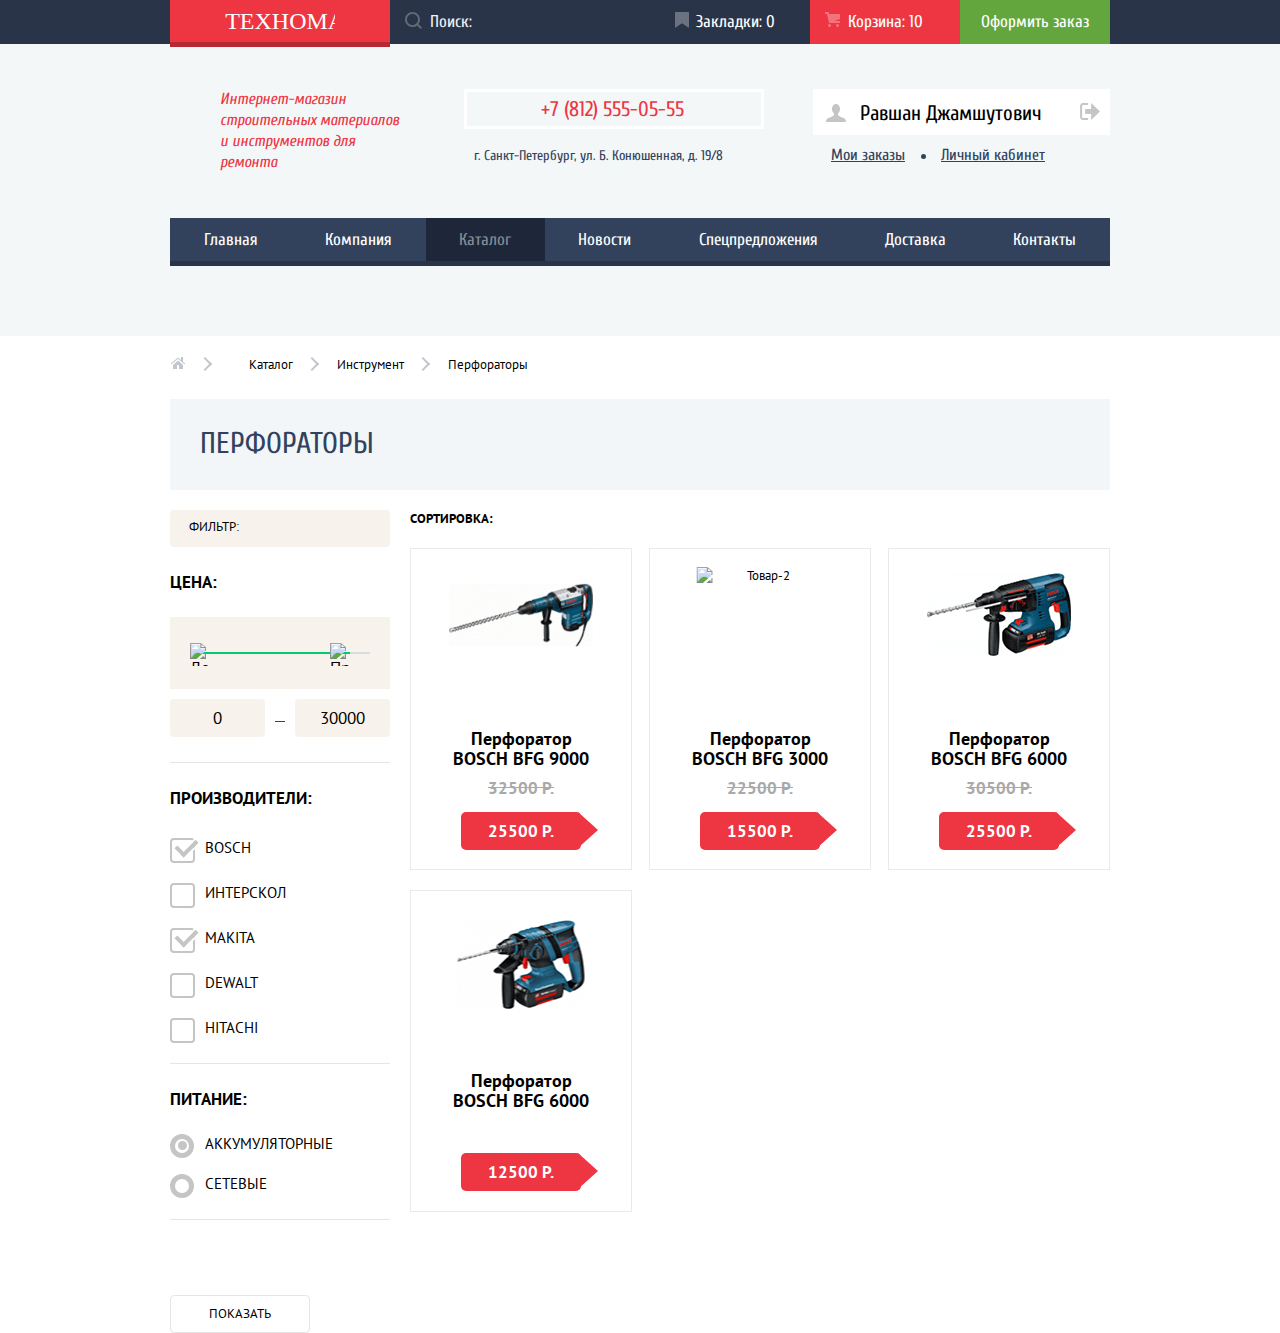
==== commit 310fef31: "Версія 23" ====
--- a/catalog.html
+++ b/catalog.html
@@ -58,7 +58,7 @@
 			</div>
 		</div>
 		<section class="about">
-			<h1 class="visually-hidden">Техномарт</h1>
+			<h2 class="visually-hidden">Техномарт</h2>
 			<div class="container">
 				<p class="description">
 					Интернет-магазин строительных материалов<br> и инструментов для ремонта
@@ -124,7 +124,7 @@
 						<a href="">Компания</a>
 					</li>
 					<li>
-						<a>Каталог</a>
+						<a class="active">Каталог</a>
 					</li>
 					<li>
 						<a href="">Новости</a>
@@ -144,13 +144,255 @@
 	</header>
 	<main>
 		<div class="container">
-			<div class="breadcrumbs">
-				<ul class="breadcrumbs-list">
-					<li class="breadcrumbs-item"></li>
-					<li class="breadcrumbs-item"></li>
-					<li class="breadcrumbs-item"></li>
-					<li class="breadcrumbs-item"></li>
+			<ul class="breadcrumbs-list">
+				<li class="breadcrumbs-item">
+					<a href="index.html">
+						<svg x="0px" y="0px" width="15px" height="12px" 			viewBox="	0 0 15 12" enable-background="new 0 0 15 	 12" xml:space=	  "preserve">
+							<g>
+							<polygon fill="#C1C6CE" points="3,8 3,12 7,12 7,8 9,8 9,12 13,12 13,8 8,3.516 	"/>
+							<path fill="#C1C6CE" d="M14.831,6.365L13,4.751V0h-2v2.987L8.332,0.635c-0.02-0.017-0.043-0.023-0.064-0.037
+							c-0.026-0.018-0.052-0.035-0.08-0.047C8.156,0.539,8.125,0.533,8.093,0.527C8.062,0.521,8.032,0.515,8,0.515
+							c-0.031,0-0.061,0.006-0.092,0.012C7.875,0.533,7.845,0.539,7.813,0.552C7.785,0.563,7.76,0.581,7.733,0.598
+							c-0.021,0.014-0.045,0.02-0.064,0.037l-6.498,5.73C0.964,6.548,0.944,6.864,1.126,7.071C1.225,7.183,1.363,7.24,1.501,7.24
+							c0.118,0,0.236-0.041,0.331-0.125L8,1.677l6.169,5.438C14.265,7.199,14.383,7.24,14.5,7.24c0.139,0,0.276-0.058,0.375-0.169
+							C15.058,6.864,15.038,6.548,14.831,6.365z"/>
+							</g>
+						</svg>
+					</a>
+				</li>
+				<li class="breadcrumbs-item">
+					<a>Каталог</a>
+				</li>
+				<li class="breadcrumbs-item">
+					<a href="">Инструмент</a>
+				</li>
+				<li class="breadcrumbs-item">
+					<a href="">Перфораторы</a>
+				</li>
+			</ul>
+			<h1>ПЕРФОРАТОРЫ</h1>
+		</div>
+		<div class="goods-available">
+			<div class="container">
+				<section class="filter">
+					<h2>ФИЛЬТР:</h2>
+					<form class="filter-form" method="get" action="https://echo.htmlacademy.ru">
+						<section class="filter-option">
+							<h2 class="visually-hidden">Укажите критерии для поиска</h2>
+							<fieldset>
+								<legend class="price">ЦЕНА:</legend>
+								<div class="range">
+									<p class="line"></p>
+									<p class="line-left"></p>
+									<p class="range-left">
+										<img src="img/filter-button.svg" width="20" height="23" alt="Левый ползунок">
+									</p>
+									<p class="range-right">
+										<img src="img/filter-button.svg" width="20" height="23" alt="Правый ползунок">
+									</p>
+								</div>
+								<div class="cost">
+									<p class="cost-min">
+										<input type="text" name="price-min" id="price-min" value="0" placeholder="0"> 
+										<span class="visually-hidden">
+											Минимальная цена
+										</span>
+									</p>
+									<p class="cost-max">
+										<input type="text" name="price-max" id="price-max" value="30000" placeholder="30000"> 
+										<span class="visually-hidden">
+											Максимальная цена
+										</span>
+									</p>
+								</div>
+							</fieldset>
+							<fieldset>
+								<legend>ПРОИЗВОДИТЕЛИ:</legend>
+								<ul class="maker-list">
+									<li class="maker-item">
+										<input class="visually-hidden filter-input filter-input-checkbox" type="checkbox" name="bosch" id="maker-1" checked="">
+										<label for="maker-1">
+											BOSCH
+										</label>
+									</li>
+									<li class="maker-item">
+										<input class="visually-hidden filter-input filter-input-checkbox" type="checkbox" name="intersckol" id="maker-2">
+										<label for="maker-2">
+											ИНТЕРСКОЛ
+										</label>
+									</li>
+									<li class="maker-item">
+										<input class="visually-hidden filter-input filter-input-checkbox" type="checkbox" name="makita" id="maker-3" checked="">
+										<label for="maker-3">
+											MAKITA
+										</label>
+									</li>
+									<li class="maker-item">
+										<input class="visually-hidden filter-input filter-input-checkbox" type="checkbox" name="dewalt" id="maker-4">
+										<label for="maker-4">
+											DEWALT
+										</label>
+									</li>
+									<li class="maker-item">
+										<input class="visually-hidden filter-input filter-input-checkbox" type="checkbox" name="hitachi" id="maker-5">
+										<label for="maker-5">
+											HITACHI
+										</label>
+									</li>
+								</ul>
+							</fieldset>
+							<fieldset>
+								<legend>ПИТАНИЕ:</legend>
+								<ul class="nutrition-list">
+									<li class="nutrition-item">
+										<input class="visually-hidden filter-input filter-input-radio" type="radio" name="nutrition" id="nutrition-1" checked="">
+										<label for="nutrition-1">
+											Аккумуляторные
+										</label>
+									</li>
+									<li class="nutrition-item">
+										<input class="visually-hidden filter-input filter-input-radio" type="radio" name="nutrition" id="nutrition-2">
+										<label for="nutrition-2">
+											Сетевые
+										</label>
+									</li>
+								</ul>
+							</fieldset>
+							<button type="submit">ПОКАЗАТЬ</button>
+						</section>
+					</form>
+				</section>
+				<section class="our-goods">
+					<h2 class="visually-hidden">Наши товары</h2>
+					<div class="sorting">
+						<b>СОРТИРОВКА:</b>
+					</div>
+					<ul class="popular-list">
+					<li class="popular-item">
+						<img src="img/snippet-1.png" width="144" height="128" alt="Товар-1">
+						<h3>Перфоратор BOSCH BFG 9000</h3>
+						<span>
+							32500 Р.
+							<i class="visually-hidden">
+								Старая цена
+							</i>
+						</span>
+						<span class="price">
+							25500 Р.
+							<i class="visually-hidden">
+								Новая цена
+							</i>
+						</span>
+						<p class="item-buttons">
+							<button type="button" class="button-buy">
+								<svg 
+									version="1.1" x="0px" y="0px"
+									width="15px" height="15px" viewBox="0 0 15 15" enable-background="new 0 0 15 15" xml:space="preserve">
+									<g>
+										<circle cx="4.5" cy="13.5" r="1.5"/>
+										<circle cx="12.5" cy="13.5" r="1.5"/>
+										<polygon points="15,2 4.07,2 3.648,0 0,0 0,2 2.031,2 4.016,11 15,11 15,9 9.441,9 15,6.951 	"/>
+									</g>
+								</svg>
+								КУПИТЬ
+							</button>
+							<button type="button" class="button-bookmarks">
+								В закладки
+							</button>
+						</p>
+					</li>
+					<li class="popular-item">
+						<img src="img/snippet-2.png" width="127" height="112" alt="Товар-2">
+						<h3>Перфоратор BOSCH BFG 3000</h3>
+						<span>
+							22500 Р.
+							<i class="visually-hidden">
+								Старая цена
+							</i>
+						</span>
+						<span class="price">
+							15500 Р.
+							<i class="visually-hidden">
+								Новая цена
+							</i>
+						</span>
+						<p class="item-buttons">
+							<button type="button" class="button-buy">
+								<svg 
+									version="1.1" x="0px" y="0px"
+									width="15px" height="15px" viewBox="0 0 15 15" enable-background="new 0 0 15 15" xml:space="preserve">
+									<g>
+										<circle cx="4.5" cy="13.5" r="1.5"/>
+										<circle cx="12.5" cy="13.5" r="1.5"/>
+										<polygon points="15,2 4.07,2 3.648,0 0,0 0,2 2.031,2 4.016,11 15,11 15,9 9.441,9 15,6.951 	"/>
+									</g>
+								</svg>
+								КУПИТЬ
+							</button>
+							<button type="button" class="button-bookmarks">
+								В закладки
+							</button>
+						</p>
+					</li>
+					<li class="popular-item">
+							<img src="img/snippet-3.png" width="144" height="128" alt="Товар-3">
+							<h3>Перфоратор BOSCH BFG 6000</h3>
+							<span>
+								30500 Р.
+								<i class="visually-hidden">
+									Старая цена
+								</i>
+							</span>
+							<span class="price">
+								25500 Р.
+								<i class="visually-hidden">
+									Новая цена
+								</i>
+							</span>
+						<p class="item-buttons">
+							<button type="button" class="button-buy">
+								<svg 
+									version="1.1" x="0px" y="0px"
+									width="15px" height="15px" viewBox="0 0 15 15" enable-background="new 0 0 15 15" xml:space="preserve">
+									<g>
+										<circle cx="4.5" cy="13.5" r="1.5"/>
+										<circle cx="12.5" cy="13.5" r="1.5"/>
+										<polygon points="15,2 4.07,2 3.648,0 0,0 0,2 2.031,2 4.016,11 15,11 15,9 9.441,9 15,6.951 	"/>
+									</g>
+								</svg>
+								КУПИТЬ
+							</button>
+							<button type="button" class="button-bookmarks">
+								В закладки
+							</button>
+						</p>
+					</li>
+					<li class="popular-item">
+							<img src="img/snippet-4.png" width="127" height="112" alt="Товар-4">
+							<h3>Перфоратор BOSCH BFG 6000</h3>
+							<span class="price">
+								12500 Р.
+							</span>
+						<p class="item-buttons">
+							<button type="button" class="button-buy">
+								<svg 
+									version="1.1" x="0px" y="0px"
+									width="15px" height="15px" viewBox="0 0 15 15" enable-background="new 0 0 15 15" xml:space="preserve">
+									<g>
+										<circle cx="4.5" cy="13.5" r="1.5"/>
+										<circle cx="12.5" cy="13.5" r="1.5"/>
+										<polygon points="15,2 4.07,2 3.648,0 0,0 0,2 2.031,2 4.016,11 15,11 15,9 9.441,9 15,6.951 	"/>
+									</g>
+								</svg>
+								КУПИТЬ
+							</button>
+							<button type="button" class="button-bookmarks">
+								В закладки
+							</button>
+						</p>
+					</li>
 				</ul>
+				</section>
 			</div>
 		</div>
 	</main>
--- a/css/style.css
+++ b/css/style.css
@@ -267,6 +267,11 @@
 	background-color: #1d2739;
 	color: #868c95;
 }
+.site-navigation .active,
+.site-navigation .active:hover {
+	background-color: #1d2739;
+	color: #868c95;
+}
 .promo {
 	margin-top: 60px;
 }
@@ -589,12 +594,15 @@
 	width: 253px;
 	padding: 10px 0;
 }
-.popular-goods .popular-list {
-	display: flex;
-	justify-content: space-between;
+.popular-goods .popular-list,
+.catalog .popular-list {
+	display: flex;
+	justify-content: space-between;
+	flex-wrap: wrap;
 	margin-top: 20px;
 }
-.popular-goods .popular-item {
+.popular-goods .popular-item,
+.catalog  .popular-item {
 	position: relative;
 	width: 220px;
 	min-height: 320px;
@@ -1466,4 +1474,307 @@
 	left: 90px;
 	background-color: #32425c;
 	border-radius: 50%;
+}
+.breadcrumbs-list {
+	margin-top: 20px;
+	width: 358px;
+	display: flex;
+	justify-content: space-between;
+}
+.breadcrumbs-item a {
+	position: relative;
+	display: block;
+	font-family: "PT Sans", Arial, sans-serif;
+	font-size: 13px;
+	line-height: 18px;
+	color: #000000;
+	padding-right: 27px;
+}
+.breadcrumbs-item a:hover {
+	text-decoration: underline;
+	color: #ee3643;
+}
+.breadcrumbs-item:first-child:hover path,
+.breadcrumbs-item:first-child:hover polygon {
+	fill: #32425c;
+}
+.breadcrumbs-item:first-child:active path,
+.breadcrumbs-item:first-child:active polygon {
+	fill: #c5c5c5;
+}
+.breadcrumbs-item a:active {
+	color: #cacaca;
+}
+.breadcrumbs-item:last-child a {
+	padding-right: 0;
+}
+.breadcrumbs-item:first-child a {
+	margin-right: 20px;
+}
+.breadcrumbs-item:not(:last-child) a::after {
+	content: "";
+	width: 8px;
+	height: 8px;
+	border: 2px solid #c1c6ce;
+	border-top-style: none;
+	border-left-style: none;
+	transform: rotate(-45deg);
+	position: absolute;
+	top: 3px;
+	left: 30px;
+}
+.breadcrumbs-item:nth-child(2) a::after {
+	left: 58px;
+}
+.breadcrumbs-item:nth-child(3) a::after {
+	left: 81px;
+}
+main h1 {
+	font-size: 30px;
+	line-height: 30px;
+	font-weight: 400;
+	color: #32425c;
+	margin: 0;
+	padding: 30px 0 31px 30px; 
+	margin-top: 25px;
+	background-color: #f2f6f8;
+}
+.goods-available {
+	margin-top: 20px;
+}
+.goods-available .container {
+	display: flex;
+	justify-content: space-between;
+}
+.filter {
+	font-family: "PT Sans", Arial, sans-serif;
+	color: #000000;
+	width: 220px;
+}
+.filter h2 {
+	font-size: 13px;
+	line-height: 18px;
+	font-weight: 400;
+	margin: 0;
+	padding: 8px 0 11px 19px; 
+	background-color: #f7f3ec;
+	border-radius: 4px;
+}
+.filter-option fieldset {
+	border: none;
+	padding: 0;
+	padding-bottom: 25px;
+	margin: 0;
+	border-bottom: 1px solid #e5e5e5;
+}
+.filter-option fieldset:first-of-type {
+	margin-top: 20px;
+}
+.filter-option legend {
+	font-size: 17px;
+	line-height: 30px;
+	font-weight: 700;
+}
+.filter-option .price {
+	margin-bottom: 20px;
+}
+.filter-option .range {
+	position: relative;
+	padding: 35px 20px;
+	background-color: #f7f3ec;
+} 
+.range p {
+	margin: 0;
+}
+.range .line {
+	width: 160px;
+	height: 2px;
+	background-color: #00ca74;
+	position: absolute;
+	top: 35px;
+}
+.range .line-left {
+	width: 180px;
+	height: 2px;
+	background-color: #d7dcde;
+}
+.range-left img {
+	position: absolute;
+	top: 26px;
+    left: 20px;
+    cursor: pointer;
+}
+.range-right img {
+	position: absolute;
+	top: 26px;
+    left: 160px;
+    cursor: pointer;
+}
+.filter-option .cost {
+	position: relative;
+	margin-top: 10px;
+	display: flex;
+	justify-content: space-between;
+}
+.filter-option .cost::before {
+	content: "";
+	width: 10px;
+	height: 1px;
+	position: absolute;
+	top: 22px;
+	left: 105px;
+	background-color: #444444;
+}
+.cost p {
+	margin: 0;
+}
+.cost input {
+	font-family: "PT Sans", Arial, sans-serif;
+	font-size: 17px;
+	line-height: 18px;
+	width: 75px;
+	border: none;
+	text-align: center;
+	background-color: #f7f3ec;
+	border-radius: 4px;
+	padding: 10px 10px;
+}
+.filter-option fieldset:nth-of-type(2) {
+	margin-top: 20px;
+}
+.filter-option .maker-list {
+	margin-top: 25px;
+}
+.maker-item label,
+.nutrition-item label {
+	position: relative;
+	font-size: 15px;
+	line-height: 20px;
+	padding-left: 35px;
+	text-transform: uppercase;
+	cursor: pointer;
+}
+.maker-item:not(:last-child) label {
+	display: block;
+	margin-bottom: 25px;
+}
+.maker-item label::before {
+	content: "";
+	width: 21px;
+	height: 21px;
+	border: 2px solid #c5c5c5;
+	border-radius: 4px;
+	position: absolute;
+	top: 0;
+	left: 0;
+}
+.filter-input-checkbox:checked + label::after {
+	content: "";
+    width: 17px;
+    height: 9px;
+    border: 4px solid #c5c5c5;
+    border-top-style: none;
+    border-right-style: none;
+    position: absolute;
+    top: 1px;
+    left: 6px;
+    transform: rotate(-45deg);
+    box-shadow: 
+    	inset 0 -2px 0 0 white,
+    	0 2px 0 0 white;
+}
+.maker-item label:hover::before,
+.maker-item label:hover::after {
+	border-color: #b5b5b5;
+}
+.filter-input-checkbox:disabled + label::before {
+	border-color: #e9e9e9;
+}
+.filter-input-checkbox:disabled + label::after {
+	content: "";
+    width: 17px;
+    height: 9px;
+    border: 4px solid #e9e9e9;
+    border-top-style: none;
+    border-right-style: none;
+    position: absolute;
+    top: 1px;
+    left: 6px;
+    transform: rotate(-45deg);
+    box-shadow: 
+    	inset 0 -2px 0 0 white,
+    	0 2px 0 0 white;
+}
+.filter-option fieldset:nth-of-type(3) {
+	margin-top: 20px;
+}
+.filter-option .nutrition-list {
+	margin-top: 20px;
+}
+.nutrition-item:not(:last-child) label {
+	display: block;
+	margin-bottom: 20px;
+}
+.nutrition-list label::before {
+	content: "";
+	width: 14px;
+	height: 14px;
+	border: 5px solid #c5c5c5;
+	border-radius: 50%;
+	position: absolute;
+	top: 0;
+	left: 0;
+}
+.filter-input-radio:checked + label::after {
+	content: "";
+    width: 9px;
+    height: 9px;
+    background-color: #c5c5c5;
+    border-radius: 50%;
+    position: absolute;
+    top: 7.5px;
+    left: 7.5px;
+}
+.nutrition-list label:hover::before,
+.nutrition-list label:hover::after {
+	border-color: #b5b5b5;
+}
+.filter-input-radio:disabled + label::before {
+	border-color: #e9e9e9;
+}
+.filter-input-radio:disabled + label::after {
+	content: "";
+    width: 9px;
+    height: 9px;
+    background-color: #e9e9e9;
+    border-radius: 50%;
+    position: absolute;
+    top: 7.5px;
+    left: 7.5px;
+}
+.filter-option button {
+	font-family: "PT Sans", Arial, sans-serif;
+	font-size: 13px;
+	line-height: 18px;
+	border: 1px solid #e5e5e5;
+	border-radius: 4px;
+	margin-top: 75px;
+	width: 140px;
+	padding: 9px 0;
+}
+.filter-option button:hover {
+	border-color: #bdc6ca;
+}
+.filter-option button:active {
+	outline-color: #ee3643;
+}
+.goods-available .our-goods {
+	width: 700px;
+	font-family: "PT Sans", Arial, sans-serif;
+	font-size: 13px;
+	line-height: 18px;
+	color: #000000;
+}
+.catalog .popular-item {
+	margin-bottom: 20px;
 }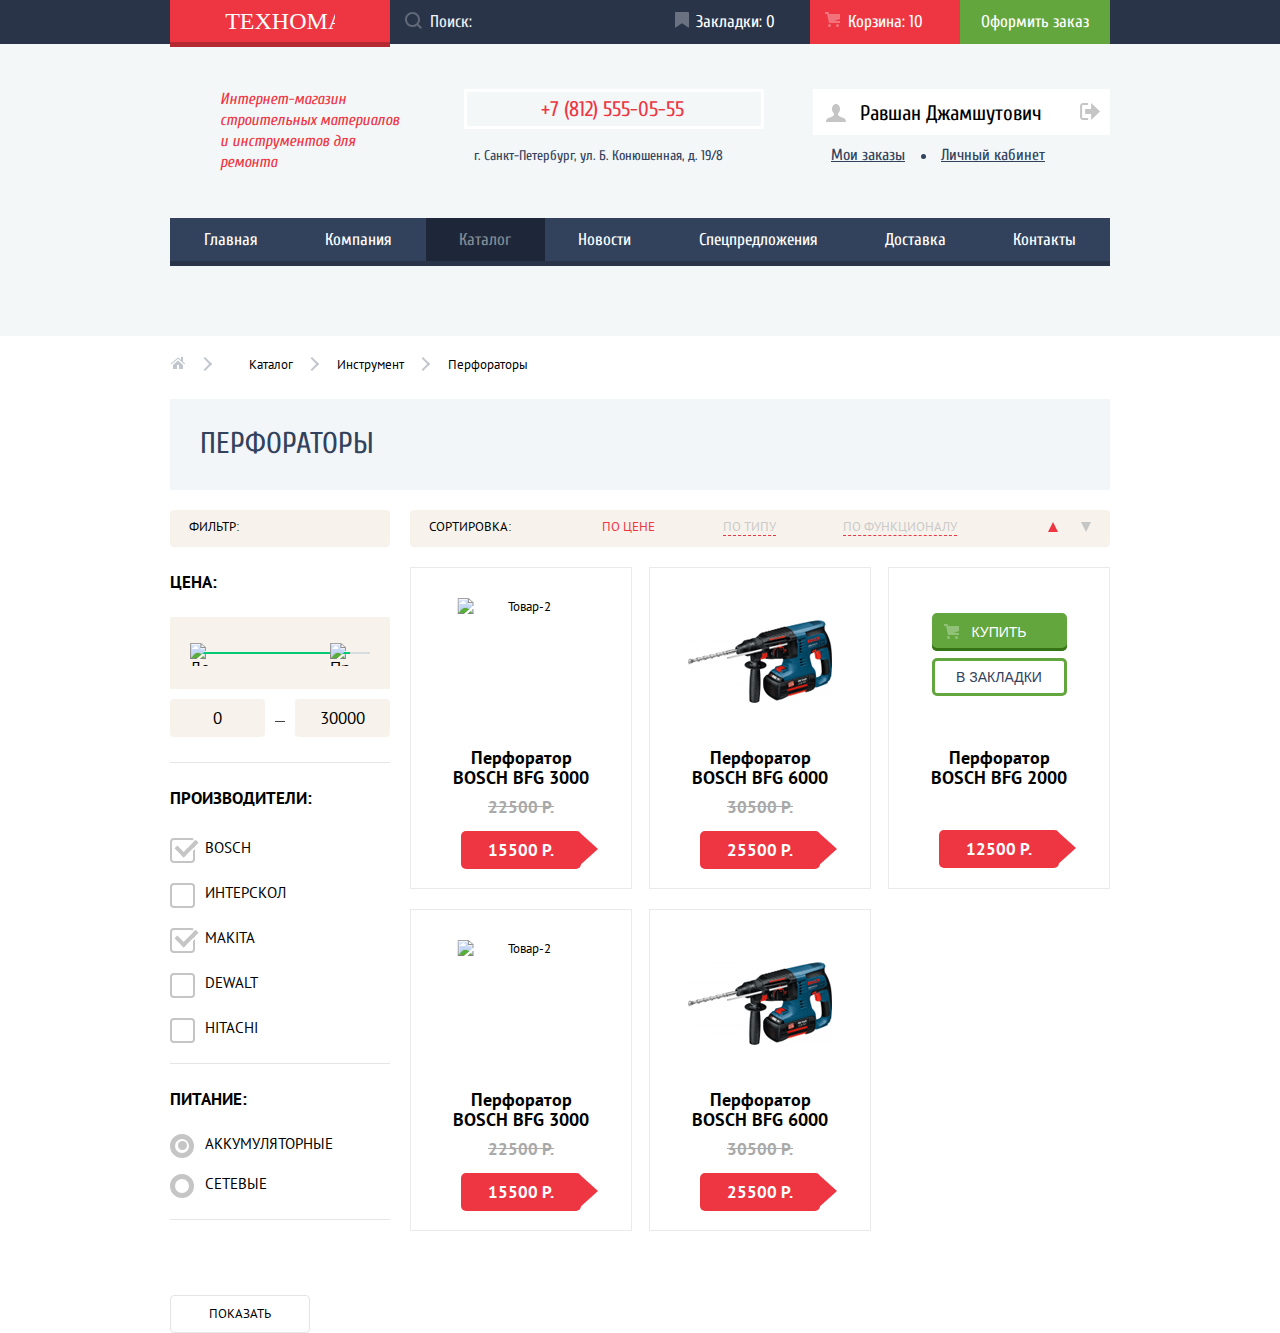
==== commit 8379d83f: "Версія 25" ====
--- a/catalog.html
+++ b/catalog.html
@@ -266,132 +266,188 @@
 					<h2 class="visually-hidden">Наши товары</h2>
 					<div class="sorting">
 						<b>СОРТИРОВКА:</b>
+						<ul class="sorting-list">
+							<li class="sorting-item">
+								<a class="active" href="">ПО ЦЕНЕ</a>
+							</li>
+							<li class="sorting-item">
+								<a href="">ПО ТИПУ</a>
+							</li>
+							<li class="sorting-item">
+								<a href="">ПО ФУНКЦИОНАЛУ</a>
+							</li>
+						</ul>
+						<p class="sorting-buttons">
+							<button class="button-up active">
+								<span class="visually-hidden">
+									Oт меньшего к большему
+								</span>
+							</button>
+							<button class="button-down">
+								<span class="visually-hidden">
+									От большего к меньшему
+								</span>
+							</button>
+						</p>
 					</div>
 					<ul class="popular-list">
-					<li class="popular-item">
-						<img src="img/snippet-1.png" width="144" height="128" alt="Товар-1">
-						<h3>Перфоратор BOSCH BFG 9000</h3>
-						<span>
-							32500 Р.
-							<i class="visually-hidden">
-								Старая цена
-							</i>
-						</span>
-						<span class="price">
-							25500 Р.
-							<i class="visually-hidden">
-								Новая цена
-							</i>
-						</span>
-						<p class="item-buttons">
-							<button type="button" class="button-buy">
-								<svg 
-									version="1.1" x="0px" y="0px"
-									width="15px" height="15px" viewBox="0 0 15 15" enable-background="new 0 0 15 15" xml:space="preserve">
-									<g>
-										<circle cx="4.5" cy="13.5" r="1.5"/>
-										<circle cx="12.5" cy="13.5" r="1.5"/>
-										<polygon points="15,2 4.07,2 3.648,0 0,0 0,2 2.031,2 4.016,11 15,11 15,9 9.441,9 15,6.951 	"/>
-									</g>
-								</svg>
-								КУПИТЬ
-							</button>
-							<button type="button" class="button-bookmarks">
-								В закладки
-							</button>
-						</p>
-					</li>
-					<li class="popular-item">
-						<img src="img/snippet-2.png" width="127" height="112" alt="Товар-2">
-						<h3>Перфоратор BOSCH BFG 3000</h3>
-						<span>
-							22500 Р.
-							<i class="visually-hidden">
-								Старая цена
-							</i>
-						</span>
-						<span class="price">
-							15500 Р.
-							<i class="visually-hidden">
-								Новая цена
-							</i>
-						</span>
-						<p class="item-buttons">
-							<button type="button" class="button-buy">
-								<svg 
-									version="1.1" x="0px" y="0px"
-									width="15px" height="15px" viewBox="0 0 15 15" enable-background="new 0 0 15 15" xml:space="preserve">
-									<g>
-										<circle cx="4.5" cy="13.5" r="1.5"/>
-										<circle cx="12.5" cy="13.5" r="1.5"/>
-										<polygon points="15,2 4.07,2 3.648,0 0,0 0,2 2.031,2 4.016,11 15,11 15,9 9.441,9 15,6.951 	"/>
-									</g>
-								</svg>
-								КУПИТЬ
-							</button>
-							<button type="button" class="button-bookmarks">
-								В закладки
-							</button>
-						</p>
-					</li>
-					<li class="popular-item">
-							<img src="img/snippet-3.png" width="144" height="128" alt="Товар-3">
-							<h3>Перфоратор BOSCH BFG 6000</h3>
+						<li class="popular-item">
+							<img src="img/snippet-2.png" width="127" height="112" alt="Товар-2">
+							<h3>Перфоратор BOSCH BFG 3000</h3>
 							<span>
-								30500 Р.
+								22500 Р.
 								<i class="visually-hidden">
 									Старая цена
 								</i>
 							</span>
 							<span class="price">
-								25500 Р.
+								15500 Р.
 								<i class="visually-hidden">
 									Новая цена
 								</i>
 							</span>
-						<p class="item-buttons">
-							<button type="button" class="button-buy">
-								<svg 
-									version="1.1" x="0px" y="0px"
-									width="15px" height="15px" viewBox="0 0 15 15" enable-background="new 0 0 15 15" xml:space="preserve">
-									<g>
-										<circle cx="4.5" cy="13.5" r="1.5"/>
-										<circle cx="12.5" cy="13.5" r="1.5"/>
-										<polygon points="15,2 4.07,2 3.648,0 0,0 0,2 2.031,2 4.016,11 15,11 15,9 9.441,9 15,6.951 	"/>
-									</g>
-								</svg>
-								КУПИТЬ
-							</button>
-							<button type="button" class="button-bookmarks">
-								В закладки
-							</button>
-						</p>
-					</li>
-					<li class="popular-item">
-							<img src="img/snippet-4.png" width="127" height="112" alt="Товар-4">
-							<h3>Перфоратор BOSCH BFG 6000</h3>
+							<p class="item-buttons">
+								<button type="button" class="button-buy">
+									<svg 
+										version="1.1" x="0px" y="0px"
+										width="15px" height="15px" viewBox="0 0 15 15" enable-background="new 0 0 15 15" xml:space="preserve">
+										<g>
+											<circle cx="4.5" cy="13.5" r="1.5"/>
+											<circle cx="12.5" cy="13.5" r="1.5"/>
+											<polygon points="15,2 4.07,2 3.648,0 0,0 0,2 2.031,2 4.016,11 15,11 15,9 9.441,9 15,6.951 	"/>
+										</g>
+									</svg>
+									КУПИТЬ
+								</button>
+								<button type="button" class="button-bookmarks">
+									В закладки
+								</button>
+							</p>
+						</li>
+						<li class="popular-item">
+								<img src="img/snippet-3.png" width="144" height="128" alt="Товар-3">
+								<h3>Перфоратор BOSCH BFG 6000</h3>
+								<span>
+									30500 Р.
+									<i class="visually-hidden">
+										Старая цена
+									</i>
+								</span>
+								<span class="price">
+									25500 Р.
+									<i class="visually-hidden">
+										Новая цена
+									</i>
+								</span>
+							<p class="item-buttons">
+								<button type="button" class="button-buy">
+									<svg 
+										version="1.1" x="0px" y="0px"
+										width="15px" height="15px" viewBox="0 0 15 15" enable-background="new 0 0 15 15" xml:space="preserve">
+										<g>
+											<circle cx="4.5" cy="13.5" r="1.5"/>
+											<circle cx="12.5" cy="13.5" r="1.5"/>
+											<polygon points="15,2 4.07,2 3.648,0 0,0 0,2 2.031,2 4.016,11 15,11 15,9 9.441,9 15,6.951 	"/>
+										</g>
+									</svg>
+									КУПИТЬ
+								</button>
+								<button type="button" class="button-bookmarks">
+									В закладки
+								</button>
+							</p>
+						</li>
+						<li class="popular-item one-price new">
+								<img src="img/snippet-4.png" width="127" height="112" alt="Товар-4">
+								<h3>Перфоратор BOSCH BFG 2000</h3>
+								<span class="price">
+									12500 Р.
+								</span>
+							<p class="item-buttons">
+								<button type="button" class="button-buy">
+									<svg 
+										version="1.1" x="0px" y="0px"
+										width="15px" height="15px" viewBox="0 0 15 15" enable-background="new 0 0 15 15" xml:space="preserve">
+										<g>
+											<circle cx="4.5" cy="13.5" r="1.5"/>
+											<circle cx="12.5" cy="13.5" r="1.5"/>
+											<polygon points="15,2 4.07,2 3.648,0 0,0 0,2 2.031,2 4.016,11 15,11 15,9 9.441,9 15,6.951 	"/>
+										</g>
+									</svg>
+									КУПИТЬ
+								</button>
+								<button type="button" class="button-bookmarks">
+									В закладки
+								</button>
+							</p>
+						</li>
+						<li class="popular-item">
+							<img src="img/snippet-2.png" width="127" height="112" alt="Товар-2">
+							<h3>Перфоратор BOSCH BFG 3000</h3>
+							<span>
+								22500 Р.
+								<i class="visually-hidden">
+									Старая цена
+								</i>
+							</span>
 							<span class="price">
-								12500 Р.
+								15500 Р.
+								<i class="visually-hidden">
+									Новая цена
+								</i>
 							</span>
-						<p class="item-buttons">
-							<button type="button" class="button-buy">
-								<svg 
-									version="1.1" x="0px" y="0px"
-									width="15px" height="15px" viewBox="0 0 15 15" enable-background="new 0 0 15 15" xml:space="preserve">
-									<g>
-										<circle cx="4.5" cy="13.5" r="1.5"/>
-										<circle cx="12.5" cy="13.5" r="1.5"/>
-										<polygon points="15,2 4.07,2 3.648,0 0,0 0,2 2.031,2 4.016,11 15,11 15,9 9.441,9 15,6.951 	"/>
-									</g>
-								</svg>
-								КУПИТЬ
-							</button>
-							<button type="button" class="button-bookmarks">
-								В закладки
-							</button>
-						</p>
-					</li>
-				</ul>
+							<p class="item-buttons">
+								<button type="button" class="button-buy">
+									<svg 
+										version="1.1" x="0px" y="0px"
+										width="15px" height="15px" viewBox="0 0 15 15" enable-background="new 0 0 15 15" xml:space="preserve">
+										<g>
+											<circle cx="4.5" cy="13.5" r="1.5"/>
+											<circle cx="12.5" cy="13.5" r="1.5"/>
+											<polygon points="15,2 4.07,2 3.648,0 0,0 0,2 2.031,2 4.016,11 15,11 15,9 9.441,9 15,6.951 	"/>
+										</g>
+									</svg>
+									КУПИТЬ
+								</button>
+								<button type="button" class="button-bookmarks">
+									В закладки
+								</button>
+							</p>
+						</li>
+						<li class="popular-item new">
+								<img src="img/snippet-3.png" width="144" height="128" alt="Товар-3">
+								<h3>Перфоратор BOSCH BFG 6000</h3>
+								<span>
+									30500 Р.
+									<i class="visually-hidden">
+										Старая цена
+									</i>
+								</span>
+								<span class="price">
+									25500 Р.
+									<i class="visually-hidden">
+										Новая цена
+									</i>
+								</span>
+							<p class="item-buttons">
+								<button type="button" class="button-buy">
+									<svg 
+										version="1.1" x="0px" y="0px"
+										width="15px" height="15px" viewBox="0 0 15 15" enable-background="new 0 0 15 15" xml:space="preserve">
+										<g>
+											<circle cx="4.5" cy="13.5" r="1.5"/>
+											<circle cx="12.5" cy="13.5" r="1.5"/>
+											<polygon points="15,2 4.07,2 3.648,0 0,0 0,2 2.031,2 4.016,11 15,11 15,9 9.441,9 15,6.951 	"/>
+										</g>
+									</svg>
+									КУПИТЬ
+								</button>
+								<button type="button" class="button-bookmarks">
+									В закладки
+								</button>
+							</p>
+						</li>
+					</ul>
 				</section>
 			</div>
 		</div>
--- a/css/style.css
+++ b/css/style.css
@@ -619,6 +619,7 @@
 }
 .popular-item img {
 	position: absolute;
+	top: 30px;
     left: 50%;
     transform: translateX(-50%);
     bottom: 190px;
@@ -652,7 +653,7 @@
 	background-color: #ee3643;
 	border-radius: 5px;
 }
-.popular-item:nth-child(4) .price{
+.one-price .price{
 	margin-top: 42px;
 }
 .popular-item .price::before {
@@ -682,7 +683,6 @@
 	transition-delay: 0.2s;
 }
 .item-buttons {
-	display: block;
 	opacity: 0;
 	margin: 0;
 	position: absolute;
@@ -1772,9 +1772,86 @@
 	width: 700px;
 	font-family: "PT Sans", Arial, sans-serif;
 	font-size: 13px;
+	font-weight: 400;
 	line-height: 18px;
 	color: #000000;
+}
+.our-goods .sorting {
+	display: flex;
+	justify-content: space-between;
+	padding: 8px 19px 11px 19px;
+    background-color: #f7f3ec;
+    border-radius: 4px;
+}
+.sorting b {
+	font-weight: 400;
+}
+.sorting .sorting-list {
+	width: 355px;
+	display: flex;
+	justify-content: space-between;
+}
+.sorting-item a {
+	color: #cacaca;
+	border-bottom: 1px dashed #ee3643;
+}
+.sorting-item a:hover {
+	color: #000000;
+	border-bottom: 1px solid #ee3643;
+}
+.sorting-item .active,
+.sorting-item a:active {
+	color: #ee3643;
+	border-bottom: none;
+}
+.sorting .sorting-buttons {
+	width: 43px;
+	margin: 0;
+	display: flex;
+	justify-content: space-between;
+	align-items: center;
+}
+.sorting-buttons .button-up, 
+.sorting-buttons .button-down {
+	width: 0;
+	height: 0;
+	padding: 0;
+	border-style: solid;
+	border-width: 0 5.5px 10px 5.5px;
+	border-color: transparent transparent #c5c5c5 transparent;
+}
+.sorting-buttons .button-down {
+	transform: rotate(180deg);
+}
+.sorting-buttons .button-up:hover, 
+.sorting-buttons .button-down:hover {
+	border-color: transparent transparent #231f20 transparent;
+}
+.sorting-buttons .button-up:active, 
+.sorting-buttons .button-down:active {
+	border-color: transparent transparent #ee3643 transparent;
+}
+.sorting-buttons .active {
+	border-color: transparent transparent #ee3643 transparent;
+}
+.catalog .popular-list {
+	justify-content: flex-start;
 }
 .catalog .popular-item {
 	margin-bottom: 20px;
+}
+.catalog .popular-item:not(:nth-child(3n + 3)) {
+	margin-right: 17px;
+}
+.catalog .popular-item:nth-child(3) .item-buttons {
+	display: block;
+	opacity: 1;
+}
+.catalog .popular-item:nth-child(3) img {
+	display: none;
+}
+.popular-item.new {
+    background-image: url(../img/new.png);
+    background-repeat: no-repeat;
+    background-position: 160px 0;
 }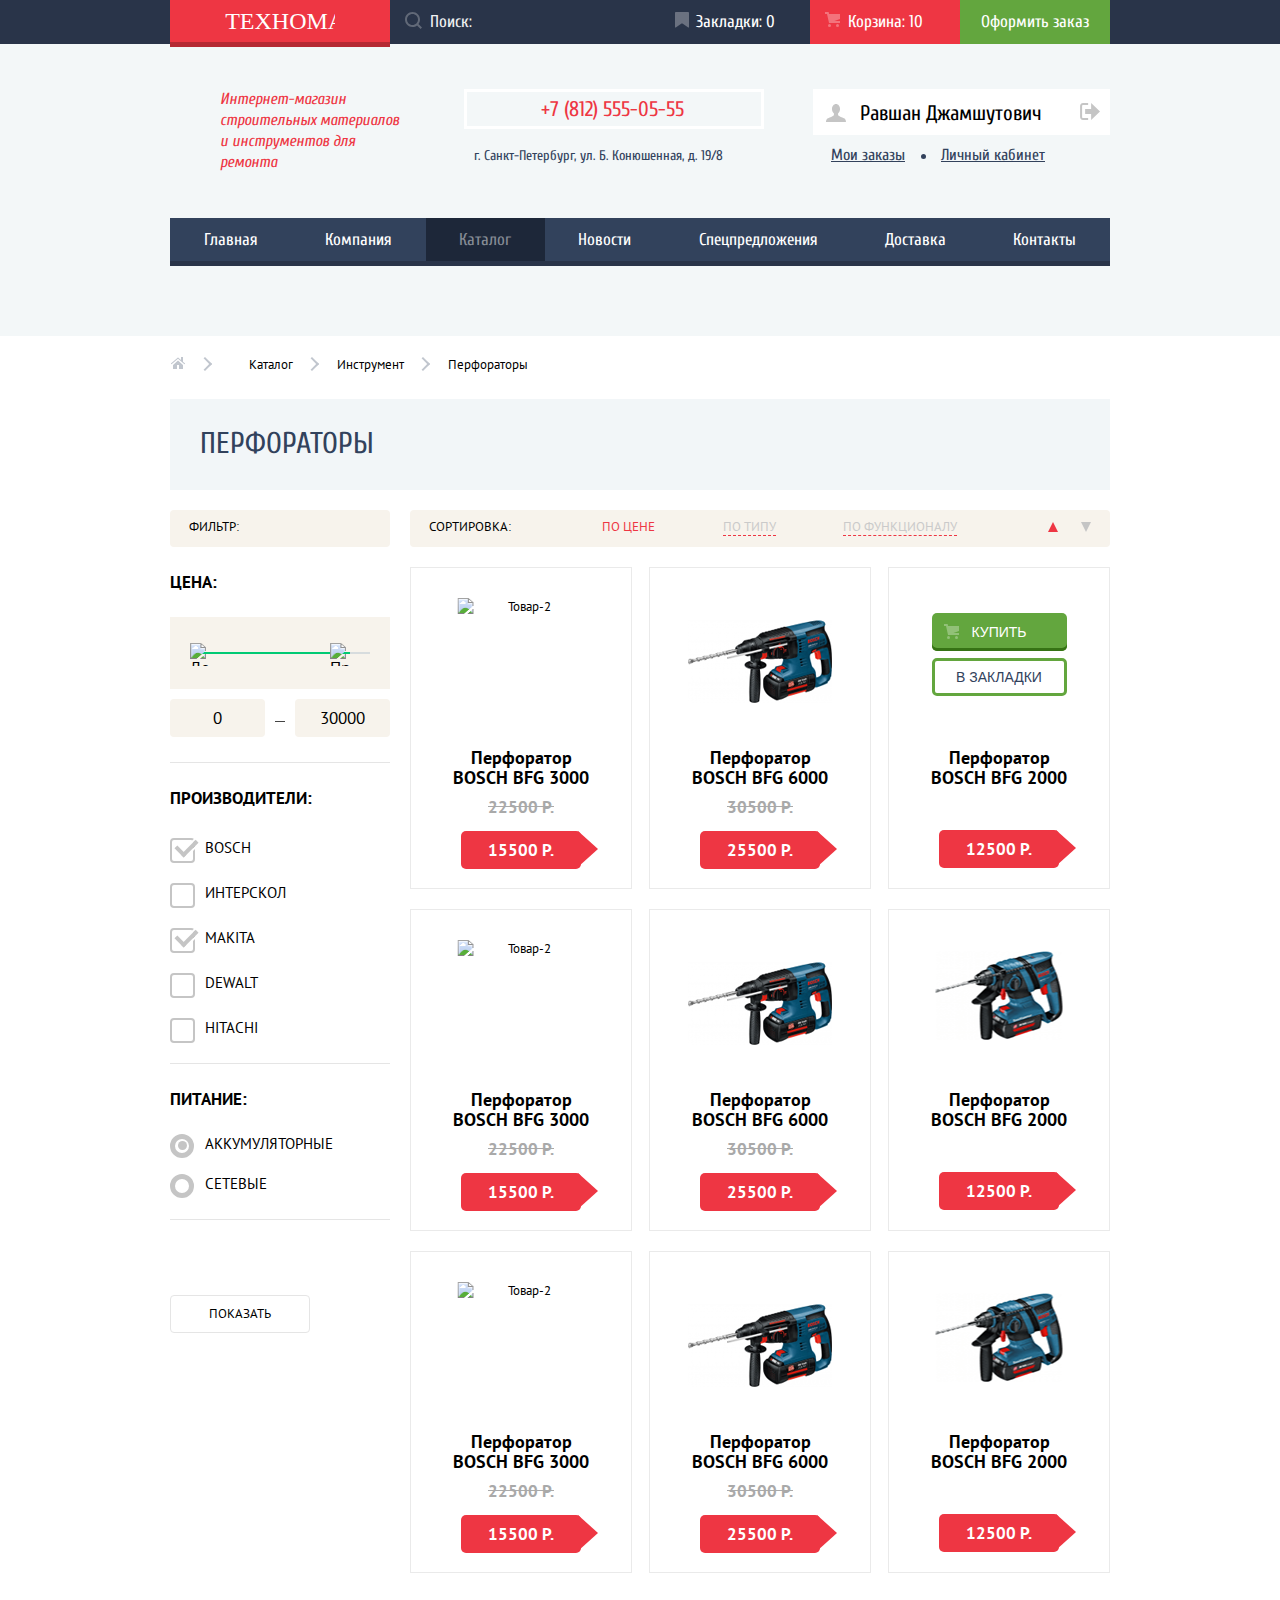
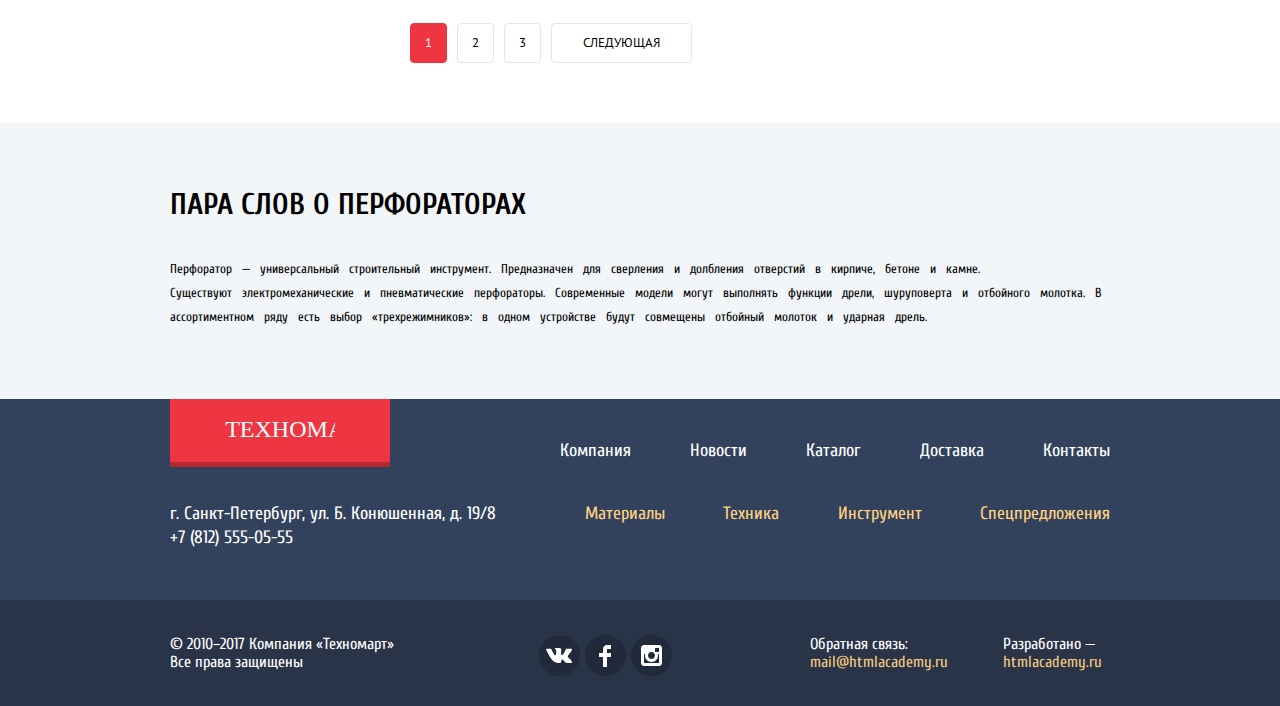
==== commit aa84f10b: "Версія 26" ====
--- a/catalog.html
+++ b/catalog.html
@@ -447,10 +447,248 @@
 								</button>
 							</p>
 						</li>
+						<li class="popular-item one-price">
+								<img src="img/snippet-4.png" width="127" height="112" alt="Товар-4">
+								<h3>Перфоратор BOSCH BFG 2000</h3>
+								<span class="price">
+									12500 Р.
+								</span>
+							<p class="item-buttons">
+								<button type="button" class="button-buy">
+									<svg 
+										version="1.1" x="0px" y="0px"
+										width="15px" height="15px" viewBox="0 0 15 15" enable-background="new 0 0 15 15" xml:space="preserve">
+										<g>
+											<circle cx="4.5" cy="13.5" r="1.5"/>
+											<circle cx="12.5" cy="13.5" r="1.5"/>
+											<polygon points="15,2 4.07,2 3.648,0 0,0 0,2 2.031,2 4.016,11 15,11 15,9 9.441,9 15,6.951 	"/>
+										</g>
+									</svg>
+									КУПИТЬ
+								</button>
+								<button type="button" class="button-bookmarks">
+									В закладки
+								</button>
+							</p>
+						</li>
+						<li class="popular-item new">
+							<img src="img/snippet-2.png" width="127" height="112" alt="Товар-2">
+							<h3>Перфоратор BOSCH BFG 3000</h3>
+							<span>
+								22500 Р.
+								<i class="visually-hidden">
+									Старая цена
+								</i>
+							</span>
+							<span class="price">
+								15500 Р.
+								<i class="visually-hidden">
+									Новая цена
+								</i>
+							</span>
+							<p class="item-buttons">
+								<button type="button" class="button-buy">
+									<svg 
+										version="1.1" x="0px" y="0px"
+										width="15px" height="15px" viewBox="0 0 15 15" enable-background="new 0 0 15 15" xml:space="preserve">
+										<g>
+											<circle cx="4.5" cy="13.5" r="1.5"/>
+											<circle cx="12.5" cy="13.5" r="1.5"/>
+											<polygon points="15,2 4.07,2 3.648,0 0,0 0,2 2.031,2 4.016,11 15,11 15,9 9.441,9 15,6.951 	"/>
+										</g>
+									</svg>
+									КУПИТЬ
+								</button>
+								<button type="button" class="button-bookmarks">
+									В закладки
+								</button>
+							</p>
+						</li>
+						<li class="popular-item">
+								<img src="img/snippet-3.png" width="144" height="128" alt="Товар-3">
+								<h3>Перфоратор BOSCH BFG 6000</h3>
+								<span>
+									30500 Р.
+									<i class="visually-hidden">
+										Старая цена
+									</i>
+								</span>
+								<span class="price">
+									25500 Р.
+									<i class="visually-hidden">
+										Новая цена
+									</i>
+								</span>
+							<p class="item-buttons">
+								<button type="button" class="button-buy">
+									<svg 
+										version="1.1" x="0px" y="0px"
+										width="15px" height="15px" viewBox="0 0 15 15" enable-background="new 0 0 15 15" xml:space="preserve">
+										<g>
+											<circle cx="4.5" cy="13.5" r="1.5"/>
+											<circle cx="12.5" cy="13.5" r="1.5"/>
+											<polygon points="15,2 4.07,2 3.648,0 0,0 0,2 2.031,2 4.016,11 15,11 15,9 9.441,9 15,6.951 	"/>
+										</g>
+									</svg>
+									КУПИТЬ
+								</button>
+								<button type="button" class="button-bookmarks">
+									В закладки
+								</button>
+							</p>
+						</li>
+						<li class="popular-item one-price">
+								<img src="img/snippet-4.png" width="127" height="112" alt="Товар-4">
+								<h3>Перфоратор BOSCH BFG 2000</h3>
+								<span class="price">
+									12500 Р.
+								</span>
+							<p class="item-buttons">
+								<button type="button" class="button-buy">
+									<svg 
+										version="1.1" x="0px" y="0px"
+										width="15px" height="15px" viewBox="0 0 15 15" enable-background="new 0 0 15 15" xml:space="preserve">
+										<g>
+											<circle cx="4.5" cy="13.5" r="1.5"/>
+											<circle cx="12.5" cy="13.5" r="1.5"/>
+											<polygon points="15,2 4.07,2 3.648,0 0,0 0,2 2.031,2 4.016,11 15,11 15,9 9.441,9 15,6.951 	"/>
+										</g>
+									</svg>
+									КУПИТЬ
+								</button>
+								<button type="button" class="button-bookmarks">
+									В закладки
+								</button>
+							</p>
+						</li>
+					</ul>
+					<ul class="pagination-list">
+						<li class="pagination-item">
+							<a class="active" href="">1</a>
+						</li>
+						<li class="pagination-item">
+							<a href="">2</a>
+						</li>
+						<li class="pagination-item">
+							<a href="">3</a>
+						</li>
+						<li class="pagination-item ">
+							<a href="">СЛЕДУЮЩАЯ</a>
+						</li>
 					</ul>
 				</section>
 			</div>
 		</div>
+		<section class="about-perforators">
+			<div class="container">
+				<h2>ПАРА СЛОВ О ПЕРФОРАТОРАХ</h2>
+				<p>
+					Перфоратор — универсальный строительный инструмент. Предназначен для сверления и долбления отверстий в кирпиче, бетоне и камне.<br>
+					Существуют электромеханические и пневматические перфораторы. Современные модели могут выполнять функции дрели, шуруповерта и отбойного молотка. В ассортиментном ряду есть выбор «трехрежимников»: в одном устройстве будут совмещены отбойный молоток и ударная дрель.
+				</p>
+			</div>
+		</section>
 	</main>
+	<footer class="my-footer">
+		<div class="footer-top">
+			<div class="container">
+				<div class="footer-menu">
+					<a class="main-footer-logo" href="index.html">
+						<img src="img/logo.svg" width="110" height="18" alt="Логотип Technomart">
+					</a>
+					<ul class="footer-menu-list">
+						<li class="footer-menu-item">
+							<a href="">Компания</a>
+						</li>
+						<li class="footer-menu-item">
+							<a href="">Новости</a>
+						</li>
+						<li class="footer-menu-item">
+							<a>Каталог</a>
+						</li>
+						<li class="footer-menu-item">
+							<a href="">Доставка</a>
+						</li>
+						<li class="footer-menu-item">
+							<a href="">Контакты</a>
+						</li>
+					</ul>
+				</div>
+				<div class="footer-sub-menu">
+					<p class="our-contacts">
+						г. Санкт-Петербург, ул. Б. Конюшенная, д. 19/8 +7 (812) 555-05-55
+					</p>
+					<ul class="sub-menu-list">
+						<li class="sub-menu-item">
+							<a href="">Материалы</a>
+						</li>
+						<li class="sub-menu-item">
+							<a href="">Техника</a>
+						</li>
+						<li class="sub-menu-item">
+							<a href="">Инструмент</a>
+						</li>
+						<li class="sub-menu-item">
+							<a href="">Спецпредложения</a>
+						</li>
+					</ul>
+				</div>
+			</div>
+		</div>
+		<div class="footer-bottom">
+			<div class="container">
+				<p class="copyright">
+					© 2010–2017 Компания «Техномарт» Все права защищены
+				</p>
+				<ul class="social-list"> 
+					<li class="social-item">
+						<a class="social-button" href="">
+							<span class="visually-hidden">vk</span>
+							<svg x="0px" y="0px" width="26px" height="15px"			 viewBox="0 0 26 15" enable-background="new 0 0		 26 15" xml:space="preserve">
+								<path fill="#FFFFFF" d="M16.138,11.51c0.956-0.309,2.18,2.04,3.483,2.939c0.978,0.681,1.727,0.534,1.727,0.534l3.473-0.05
+								c0,0,1.815-0.112,0.957-1.554c-0.071-0.12-0.503-1.069-2.585-3.022c-2.177-2.043-1.882-1.712,0.739-5.244
+								c1.597-2.153,2.236-3.468,2.036-4.028c-0.192-0.539-1.365-0.399-1.365-0.399L20.69,0.713c-0.381,0.001-0.704,0.119-0.851,0.515
+								c-0.003,0.004-0.621,1.666-1.445,3.079c-1.741,2.989-2.436,3.148-2.724,2.961c-0.661-0.433-0.494-1.737-0.494-2.664
+								c0-2.897,0.432-4.105-0.846-4.417c-0.427-0.104-0.739-0.172-1.828-0.182c-1.392-0.021-2.574,0-3.244,0.329
+								c-0.445,0.223-0.786,0.712-0.579,0.74c0.26,0.035,0.843,0.16,1.155,0.586c0.401,0.552,0.389,1.789,0.389,1.789
+								s0.229,3.411-0.54,3.834c-0.528,0.29-1.25-0.302-2.803-3.016C6.087,2.879,5.488,1.345,5.488,1.345S5.372,1.06,5.162,0.904
+								C4.912,0.719,4.562,0.66,4.562,0.66L0.848,0.684c0,0-0.558,0.016-0.763,0.262C-0.097,1.164,0.07,1.614,0.07,1.614
+								s2.909,6.881,6.203,10.347c3.02,3.182,6.452,2.971,6.452,2.971h1.555c0,0,0.469-0.054,0.709-0.312
+								c0.224-0.24,0.214-0.691,0.214-0.691S15.172,11.82,16.138,11.51z"/>
+							</svg>
+						</a>
+					</li>
+					<li class="social-item">
+						<a class="social-button" href="">
+							<span class="visually-hidden">facebook</span>
+							<svg x="0px" y="0px" width="12px" height="22px" 		viewBox="0 0 12 22" enable-background="new 0 0 12	 22" xml:space="preserve">					
+								<path fill="#FFFFFF" d="M12,4V0H8C5.791,0,4,1.791,4,4v4H0v4h4v10h4V12h4V8H8V4H12z"/>
+							</svg>
+						</a>
+					</li>
+					<li class="social-item">
+						<a class="social-button" href="">
+							<span class="visually-hidden">instagram</span>
+							<svg x="0px" y="0px" width="21px" height="21px"			viewBox="0 0 21 21" enable-background="new 0 0		21 21" xml:space="preserve">
+								<path fill="#FFFFFF" d="M18,0H3C1.35,0,0,1.35,0,3v15c0,1.65,1.35,3,3,3h15c1.65,0,3-1.35,3-3V3C21,1.35,19.65,0,18,0z M10.5,7
+								c1.93,0,3.5,1.57,3.5,3.5S12.43,14,10.5,14S7,12.43,7,10.5S8.57,7,10.5,7z M18,18H3V9h1.181C4.067,9.482,4,9.983,4,10.5
+								c0,3.59,2.91,6.5,6.5,6.5s6.5-2.91,6.5-6.5c0-0.517-0.066-1.018-0.181-1.5H18V18z M18,7h-4V3h4V7z"/>
+							</svg>
+						</a>
+					</li>
+				</ul>
+				<div class="communication">
+					<p class="communication-email">
+						Обратная связь:
+						<a href="">mail@htmlacademy.ru</a>
+					</p>
+					<p class="communication-site">
+						Разработано —
+						<a href="https://htmlacademy.ru/intensive/htmlcss">htmlacademy.ru</a>
+					</p>
+				</div>
+			</div>
+		</div>
+	</footer>
 </body>
 </html>--- a/css/style.css
+++ b/css/style.css
@@ -381,6 +381,9 @@
 }
 .promo-other {
 	margin-top: 20px;
+}
+.slider {
+	margin-right: auto;
 }
 .slider .wrapper {
 	width: 620px;
@@ -1854,4 +1857,58 @@
     background-image: url(../img/new.png);
     background-repeat: no-repeat;
     background-position: 160px 0;
-}+}
+.pagination-list {
+	display: flex;
+	margin-top: 30px;
+}
+.pagination-list .pagination-item:not(:last-child) {
+	margin-right: 10px;
+}
+.pagination-item a {
+	display: block;
+	color: #000000;
+	padding: 10px 14px;
+	border: 1px solid #e5e5e5;
+	border-radius: 4px;
+}
+.pagination-item:last-child a {
+	padding: 10px 31px;
+}
+.pagination-item a:hover {
+	border-color: #bdc6ca;
+}
+.pagination-item a:active {
+	border-color: #ee3643;
+}
+.pagination-item .active {
+	color: #fef5f6;
+	border-color: #ee3643;
+	background-color: #ee3643;
+}
+.about-perforators {
+	margin-top: 60px;
+	padding-top: 65px;
+	padding-bottom: 70px;
+	color: #000000;
+	background-color: #f2f6f8;
+}
+.about-perforators h2 {
+	margin: 0;
+	font-size: 30px;
+}
+.about-perforators p {
+	margin: 0;
+	margin-top: 35px;
+	font-size: 13px;
+	line-height: 24px;
+	word-spacing: 7px;
+}
+.catalog .main-footer-logo:hover {
+	background-color: #ca2c37;
+    border-bottom-color: #9a212a; 
+}
+.catalog .main-footer-logo:active {
+	background-color: #ba2732;
+    border-bottom-color: #8e1e26; 
+}
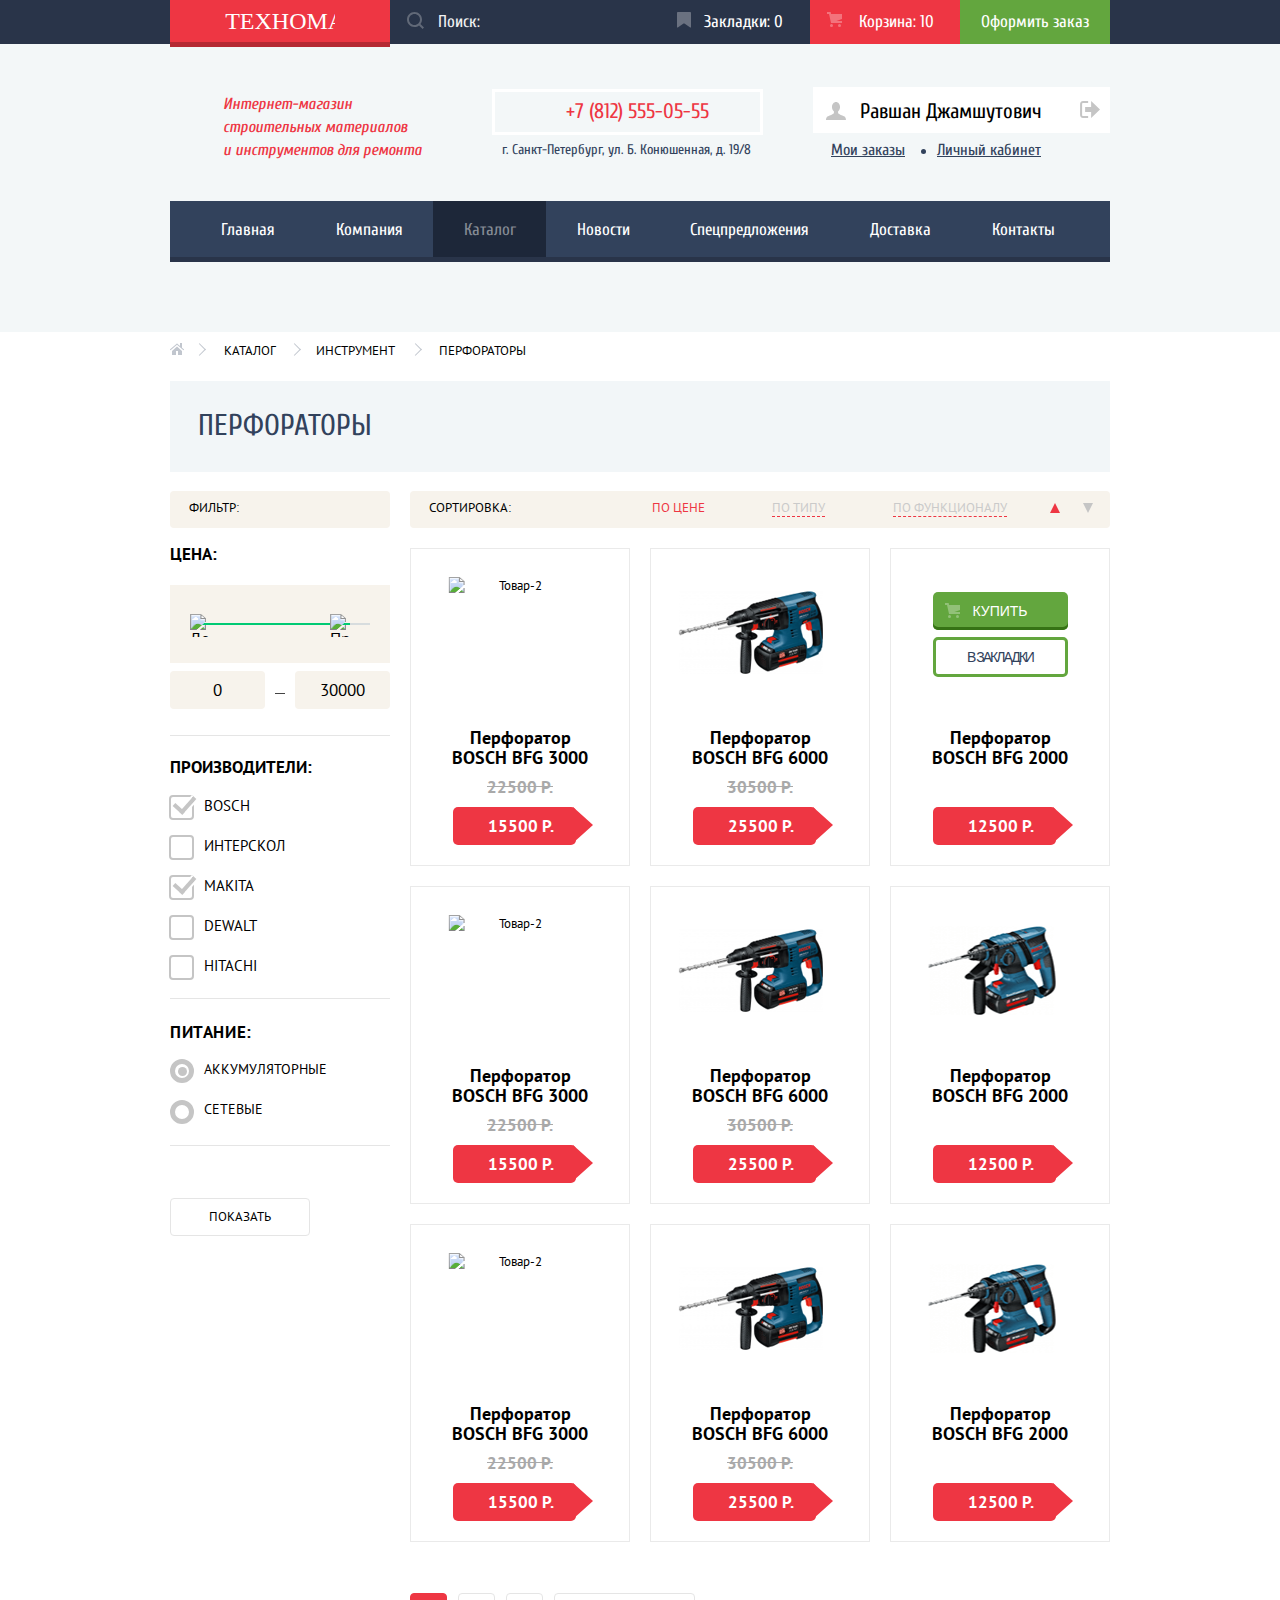
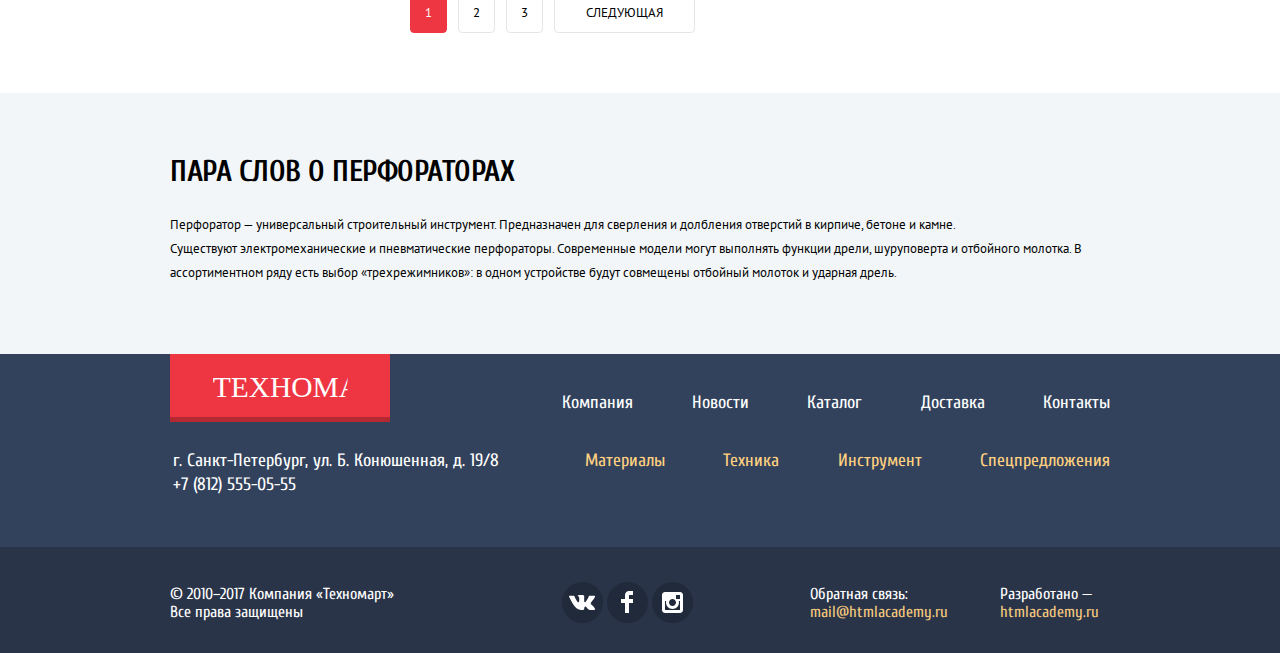
==== commit 363cab68: "Версія 30" ====
--- a/catalog.html
+++ b/catalog.html
@@ -3,7 +3,7 @@
 <head>
 	<meta charset="utf-8">
 	<title>HTML Academy: Technomart</title>
-	<link href="https://fonts.googleapis.com/css?family=Cuprum:400,700" rel="stylesheet">
+	<link href="https://fonts.googleapis.com/css?family=Cuprum:400,400i,700" rel="stylesheet">
 	<link href="https://fonts.googleapis.com/css?family=PT+Sans:400,700" rel="stylesheet">
 	<link href="css/normalize.css" rel="stylesheet">
 	<link rel="stylesheet"  href="css/style.css">
@@ -242,7 +242,7 @@
 								</ul>
 							</fieldset>
 							<fieldset>
-								<legend>ПИТАНИЕ:</legend>
+								<legend class="nutrition">ПИТАНИЕ:</legend>
 								<ul class="nutrition-list">
 									<li class="nutrition-item">
 										<input class="visually-hidden filter-input filter-input-radio" type="radio" name="nutrition" id="nutrition-1" checked="">
@@ -292,7 +292,9 @@
 					</div>
 					<ul class="popular-list">
 						<li class="popular-item">
-							<img src="img/snippet-2.png" width="127" height="112" alt="Товар-2">
+							<p class="popular-item-image">
+								<img src="img/snippet-2.png" width="127" height="112" alt="Товар-2">
+							</p>
 							<h3>Перфоратор BOSCH BFG 3000</h3>
 							<span>
 								22500 Р.
@@ -325,20 +327,22 @@
 							</p>
 						</li>
 						<li class="popular-item">
+							<p class="popular-item-image">
 								<img src="img/snippet-3.png" width="144" height="128" alt="Товар-3">
-								<h3>Перфоратор BOSCH BFG 6000</h3>
-								<span>
-									30500 Р.
-									<i class="visually-hidden">
-										Старая цена
-									</i>
-								</span>
-								<span class="price">
-									25500 Р.
-									<i class="visually-hidden">
-										Новая цена
-									</i>
-								</span>
+							</p>
+							<h3>Перфоратор BOSCH BFG 6000</h3>
+							<span>
+								30500 Р.
+								<i class="visually-hidden">
+									Старая цена
+								</i>
+							</span>
+							<span class="price">
+								25500 Р.
+								<i class="visually-hidden">
+									Новая цена
+								</i>
+							</span>
 							<p class="item-buttons">
 								<button type="button" class="button-buy">
 									<svg 
@@ -358,11 +362,13 @@
 							</p>
 						</li>
 						<li class="popular-item one-price new">
+							<p class="popular-item-image">
 								<img src="img/snippet-4.png" width="127" height="112" alt="Товар-4">
-								<h3>Перфоратор BOSCH BFG 2000</h3>
-								<span class="price">
-									12500 Р.
-								</span>
+							</p>
+							<h3>Перфоратор BOSCH BFG 2000</h3>
+							<span class="price">
+								12500 Р.
+							</span>
 							<p class="item-buttons">
 								<button type="button" class="button-buy">
 									<svg 
@@ -382,7 +388,9 @@
 							</p>
 						</li>
 						<li class="popular-item">
-							<img src="img/snippet-2.png" width="127" height="112" alt="Товар-2">
+							<p class="popular-item-image">
+								<img src="img/snippet-2.png" width="127" height="112" alt="Товар-2">
+							</p>
 							<h3>Перфоратор BOSCH BFG 3000</h3>
 							<span>
 								22500 Р.
@@ -415,20 +423,22 @@
 							</p>
 						</li>
 						<li class="popular-item new">
+							<p class="popular-item-image">
 								<img src="img/snippet-3.png" width="144" height="128" alt="Товар-3">
-								<h3>Перфоратор BOSCH BFG 6000</h3>
-								<span>
-									30500 Р.
-									<i class="visually-hidden">
-										Старая цена
-									</i>
-								</span>
-								<span class="price">
-									25500 Р.
-									<i class="visually-hidden">
-										Новая цена
-									</i>
-								</span>
+							</p>
+							<h3>Перфоратор BOSCH BFG 6000</h3>
+							<span>
+								30500 Р.
+								<i class="visually-hidden">
+									Старая цена
+								</i>
+							</span>
+							<span class="price">
+								25500 Р.
+								<i class="visually-hidden">
+									Новая цена
+								</i>
+							</span>
 							<p class="item-buttons">
 								<button type="button" class="button-buy">
 									<svg 
@@ -448,11 +458,13 @@
 							</p>
 						</li>
 						<li class="popular-item one-price">
+							<p class="popular-item-image">
 								<img src="img/snippet-4.png" width="127" height="112" alt="Товар-4">
-								<h3>Перфоратор BOSCH BFG 2000</h3>
-								<span class="price">
-									12500 Р.
-								</span>
+							</p>
+							<h3>Перфоратор BOSCH BFG 2000</h3>
+							<span class="price">
+								12500 Р.
+							</span>
 							<p class="item-buttons">
 								<button type="button" class="button-buy">
 									<svg 
@@ -472,7 +484,9 @@
 							</p>
 						</li>
 						<li class="popular-item new">
-							<img src="img/snippet-2.png" width="127" height="112" alt="Товар-2">
+							<p class="popular-item-image">
+								<img src="img/snippet-2.png" width="127" height="112" alt="Товар-2">
+							</p>
 							<h3>Перфоратор BOSCH BFG 3000</h3>
 							<span>
 								22500 Р.
@@ -505,20 +519,22 @@
 							</p>
 						</li>
 						<li class="popular-item">
+							<p class="popular-item-image">
 								<img src="img/snippet-3.png" width="144" height="128" alt="Товар-3">
-								<h3>Перфоратор BOSCH BFG 6000</h3>
-								<span>
-									30500 Р.
-									<i class="visually-hidden">
-										Старая цена
-									</i>
-								</span>
-								<span class="price">
-									25500 Р.
-									<i class="visually-hidden">
-										Новая цена
-									</i>
-								</span>
+							</p>
+							<h3>Перфоратор BOSCH BFG 6000</h3>
+							<span>
+								30500 Р.
+								<i class="visually-hidden">
+									Старая цена
+								</i>
+							</span>
+							<span class="price">
+								25500 Р.
+								<i class="visually-hidden">
+									Новая цена
+								</i>
+							</span>
 							<p class="item-buttons">
 								<button type="button" class="button-buy">
 									<svg 
@@ -538,11 +554,13 @@
 							</p>
 						</li>
 						<li class="popular-item one-price">
+							<p class="popular-item-image">
 								<img src="img/snippet-4.png" width="127" height="112" alt="Товар-4">
-								<h3>Перфоратор BOSCH BFG 2000</h3>
-								<span class="price">
-									12500 Р.
-								</span>
+							</p>
+							<h3>Перфоратор BOSCH BFG 2000</h3>
+							<span class="price">
+								12500 Р.
+							</span>
 							<p class="item-buttons">
 								<button type="button" class="button-buy">
 									<svg 
@@ -594,7 +612,7 @@
 			<div class="container">
 				<div class="footer-menu">
 					<a class="main-footer-logo" href="index.html">
-						<img src="img/logo.svg" width="110" height="18" alt="Логотип Technomart">
+						<img src="img/logo.svg" width="135" height="23" alt="Логотип Technomart">
 					</a>
 					<ul class="footer-menu-list">
 						<li class="footer-menu-item">
--- a/css/style.css
+++ b/css/style.css
@@ -70,7 +70,7 @@
 .search-form input {
 	width: 270px;
 	height: 43px;
-	padding: 0 10px 0 40px;
+	padding: 0 10px 0 48px;
 	color: #f0f1f2;
 	background-color: transparent;
 	border: none;
@@ -84,7 +84,7 @@
 .search-form label {
 	position: absolute;
 	top: 12px;
-	left: 15px;
+	left: 17px;
 }
 .search-form:hover {
 	background-color: #212a3a;
@@ -112,7 +112,7 @@
 }
 .menu-item svg {
 	position: absolute;
-	left: 15px;
+	left: 17px;
 	top: 12px;
 	fill: #6a7180;
 }
@@ -124,7 +124,7 @@
 }
 .menu-list a:not(.design) {
 	color: #ffffff;
-	padding: 12px 25px;
+    padding: 12px 0 12px 17px;
 }
 .menu-item .design {
 	color: #ffffff;
@@ -162,24 +162,28 @@
 }
 .about .description {
 	font-size: 16px;
-	line-height: 21px;
-	font-style: italic; 
-	color: #ee3643;
-	margin: 0;
-	margin-left: 50px;
-	width: 195px;
+    line-height: 23px;
+    font-style: italic;
+    font-weight: 500;
+    color: #ee3643;
+    margin: 0;
+    margin-top: 4px;
+    margin-left: 53px;
+    width: 205px;
 }
 .contacts .phone {
-	margin: 0;
-	position: relative;
+    margin: 0;
+    position: relative;
+    padding: 10px 0;
+    border: 3px solid #ffffff;
+    width: 265px;
+    margin-left: 12px;
 }
 .contacts .phone-number {
-	display: block;
 	font-size: 21px;
-	line-height: 18px;
-	color: #ee3643;
-	border: 3px solid #ffffff;
-	padding: 8px 48px 8px 74px;
+    line-height: 18px;
+    color: #ee3643;
+    margin-left: 71px;
 }
 .contacts .phone-number::before {
 	content: "";
@@ -187,7 +191,8 @@
 	height: 19px;
 	background-image: url(../img/icon-phone.svg);
 	position: absolute;
-	left: 13px;
+	top: 10px;
+	left: 12px;
 }
 .about .container {
 	display: flex;
@@ -195,14 +200,15 @@
 }
 .contacts .address {
 	margin: 0;
-	margin-top: 15px;
+	margin-top: 3px;
 	font-size: 14px;
 	line-height: 24px;
 	color: #32425c;
-	margin-left: 10px; 
+	margin-left: 22px; 
 }
 .authorization {
 	margin: 0;
+	margin-top: 2px;
 	display: flex;
 }
 .authorization a {
@@ -241,13 +247,15 @@
 	padding: 11px 24px 11px 24px;
 }
 .main-navigation {
-	margin-top: 45px;
+	margin-top: 39px;
 }
 .site-navigation {
 	display: flex;
 	justify-content: space-between;
 	background-color: #32425c;
 	border-bottom: 5px solid #293449;
+	padding-left: 21px;
+	padding-right: 25px;
 }
 .site-navigation li {
 	flex-grow: 1;
@@ -258,7 +266,8 @@
 	line-height: 17px;
 	padding: 10px;
 	display: block;
-    padding: 13px 25px;
+    padding: 19px 25px;
+    padding-top: 20px;
 }
 .site-navigation a:hover {
 	background-color: #293449;
@@ -273,7 +282,7 @@
 	color: #868c95;
 }
 .promo {
-	margin-top: 60px;
+	margin-top: 48px;
 }
 .promo-list {
 	display: flex;
@@ -281,10 +290,11 @@
 }
 .promo-list .promo-item,
 .promo-item-other {
-	position: relative;
-	width: 260px;
-	min-height: 93px;
-	padding: 13px 20px;
+    position: relative;
+    width: 300px;
+    box-sizing: border-box;
+    min-height: 93px;
+    padding: 21px 23px;
 }
 .promo-list .promo-item:first-child {
 	background-color: #ffbf47;
@@ -292,8 +302,8 @@
 .promo-item:first-child::before {
 	content: "";
 	position: absolute;
-	left: 210px;
-	top: 30px;
+	left: 212px;
+	top: 31px;
 	background-image: url(../img/icon-1.svg);
 	width: 44px;
 	height: 65px;
@@ -314,8 +324,8 @@
 .promo-item:nth-child(2)::before {
 	content: "";
 	position: absolute;
-	left: 190px;
-	top: 30px;
+	left: 196px;
+	top: 32px;
 	background-image: url(../img/icon-2.svg);
 	width: 75px;
 	height: 61px;
@@ -338,12 +348,12 @@
 	line-height: 30px;
 	font-weight: 700;
 	margin: 0;
-	margin-bottom: 30px;
+	margin-bottom: 14px;
 }
 .promo-item  a,
 .promo-item-other a {
 	display: block;
-    width: 135px;
+    width: 136px;
     text-align: center;
     font-size: 14px;
     line-height: 18px;
@@ -405,7 +415,8 @@
 .slider-list-item span {
 	display: block;
 	margin: 0;
-	margin-top: 10px;
+	margin-top: 3px;
+	font-family: "PT Sans", Arial, sans-serif;
 	font-size: 18px;
 	line-height: 24px;
 }
@@ -419,15 +430,16 @@
 }
 .slider-list-item .description {
 	background-color: rgba(0, 0, 0, 0.2);
-	padding: 20px 25px;
+	padding: 26px 25px;
+	padding-bottom: 22px;
 }
 .slider-list-item a {
 	display: block;
 	font-size: 14px;
 	line-height: 18px;
 	color: #ffffff;
-	margin-top: 100px;
-	margin-left: 25px;
+	margin-top: 102px;
+	margin-left: 26px;
 	background-color: #ee3643;
 	width: 195px;
 	text-align: center;
@@ -445,8 +457,8 @@
 }
 .slider-controls {
 	position: absolute;
-    top: 214px;
-    left: 297px;
+   	top: 216px;
+    left: 294px;
 }
 .slider-controls label {
 	position: relative;
@@ -466,7 +478,7 @@
 	border-radius: 50%;
 }
 .slider-controls-buttons {
-	width: 580px;
+	width: 587px;
     display: flex;
     justify-content: space-between;
     position: absolute;
@@ -490,6 +502,7 @@
 	height: 24px;
 	border: 3px solid #ffffff;
 	position: absolute;
+	top: 0;
 	transform: rotate(45deg);
 }
 .slider-controls-buttons label:first-child::before {
@@ -532,7 +545,7 @@
 	width: 59px;
 	height: 72px;
 	position: absolute;
-	top: 30px;
+	top: 26px;
 	right: 45px;
 	background-image: url(../img/icon-4.svg);
 	background-repeat: no-repeat;
@@ -554,8 +567,8 @@
 	width: 80px;
 	height: 64px;
 	position: absolute;
-	top: 30px;
-	right: 30px;
+	top: 33px;
+	right: 29px;
 	background-image: url(../img/icon-5.svg);
 	background-repeat: no-repeat;
 }
@@ -569,18 +582,21 @@
 	justify-content: space-between;
 }
 .popular-goods {
-	margin-top: 55px;
+	margin-top: 54px;
 }
 .heading h2 {
 	font-size: 30px;
 	line-height: 30px;
 	color: #32425c;
 	margin: 0;
+    text-transform: uppercase;
+    font-weight: 400;
 }
 .heading {
 	display: flex;
 	justify-content: space-between;
-	padding: 30px;
+	padding: 28px;
+	padding-left: 26px;
 	background-color: #f9f5f0;
 }
 .heading span {
@@ -596,19 +612,22 @@
 	border-radius: 5px;
 	width: 253px;
 	padding: 10px 0;
+    margin-right: -4px;
+    margin-top: -3px;
 }
 .popular-goods .popular-list,
 .catalog .popular-list {
 	display: flex;
 	justify-content: space-between;
 	flex-wrap: wrap;
-	margin-top: 20px;
+	margin-top: 17px;
 }
 .popular-goods .popular-item,
 .catalog  .popular-item {
 	position: relative;
-	width: 220px;
+	width: 218px;
 	min-height: 320px;
+	font-family: "PT Sans", Arial, sans-serif;
 	text-align: center;
 	border: 1px solid #eaeaea;
 }
@@ -620,12 +639,17 @@
 .popular-item a {
 	display: block;
 }
-.popular-item img {
-	position: absolute;
-	top: 30px;
+.popular-item-image {
+	margin: 0;
+	position: relative;
+	width: 220px;
+	height: 167px;
+}
+.popular-item-image img {
+	position: absolute;
+	top: 50%;
     left: 50%;
-    transform: translateX(-50%);
-    bottom: 190px;
+    transform: translate(-57%, -50%);
 }
 .popular-item h3 {
 	font-size: 18px;
@@ -633,7 +657,7 @@
 	font-weight: 700;
 	color: #000000;
 	margin: 0;
-	margin-top: 180px;
+	margin-top: 12px;
 	padding: 0 30px;
 }
 .popular-item span {
@@ -646,24 +670,26 @@
 	text-decoration: line-through;
 }
 .popular-item .price {
-	position: relative;
-	width: 120px;
-	padding: 10px 0;
-	margin: auto;
-    margin-top: 15px;
-	text-decoration: none;
-	color: #ffffff;
-	background-color: #ee3643;
-	border-radius: 5px;
+    position: relative;
+    width: 123px;
+    box-sizing: border-box;
+    padding: 10px 0;
+    padding-left: 13px;
+    margin-top: 11px;
+    margin-left: 42px;
+    text-decoration: none;
+    color: #ffffff;
+    background-color: #ee3643;
+    border-radius: 5px;
 }
 .one-price .price{
-	margin-top: 42px;
+	margin-top: 39px;
 }
 .popular-item .price::before {
 	content: "";
     position: absolute;
     top: 0;
-    left: 117px;
+    left: 120px;
     width: 0;
     height: 0;
     padding: 0;
@@ -689,7 +715,7 @@
 	opacity: 0;
 	margin: 0;
 	position: absolute;
-    top: 45px;
+    top: 43px;
 }
 .item-buttons button {
 	width: 135px;
@@ -727,8 +753,9 @@
 }
 .item-buttons .button-bookmarks {
 	color: #32425c;
-	border: 3px solid #63a63e;
-	padding: 8px 0;
+    border: 3px solid #63a63e;
+    padding: 9px 0;
+    letter-spacing: -2px;
 }
 .button-bookmarks:hover {
 	border-color: #32425c;
@@ -845,10 +872,10 @@
 	transform: rotate(-45deg);
 }
 .popular-manufacturers {
-	margin-top: 20px;
+	margin-top: 18px;
 }
 .popular-manufacturers .heading {
-	margin-bottom: 20px;
+	margin-bottom: 17px;
 }
 .heading .caption {
 	text-transform: uppercase;
@@ -883,12 +910,13 @@
 }
 .services {
 	margin-top: 65px;
-	padding-top: 65px;
+	padding-top: 68px;
 	background-color: #f4f8f9;
 }
 .services h2 {
 	font-size: 30px;
 	line-height: 24px;
+	font-weight: 400;
 	color: #000000;
 	text-transform: uppercase;
 	margin: 0;
@@ -896,7 +924,7 @@
 .services p {
 	width: 400px;
 	margin: 0;
-	margin-top: 35px;
+	margin-top: 29px;
 	font-family: "PT Sans", Arial, sans-serif;
 	font-size: 13px;
 	line-height: 24px;
@@ -906,7 +934,7 @@
 .services-slider {
 	display: flex;
 	justify-content: space-between;
-	margin-top: 70px;
+	margin-top: 66px;
 }
 .services-control {
 	width: 240px;
@@ -927,6 +955,7 @@
 	font-weight: 700;
 	background-color: #32425c;
 	padding: 20px 22px;
+	padding-bottom: 18px;
 	box-shadow:
 		inset 0 -1px 0 0 #293449, 
 		inset 0 1px 0 0 #405069;
@@ -952,16 +981,20 @@
 .services-item .wrapper {
 	display: flex;
 	justify-content: space-between;
+	margin-top: 8px;
 }
 .services-item h2 {
 	font-size: 36px;
 	line-height: 24px;
 	color: #32425c;
 }
+.services-item:first-child img {
+	margin-top: 19px;
+}
 .services-item:first-child {
 	background-image: url(../img/bg-1.png);
 	background-repeat: no-repeat;
-	background-position: 153px 0;
+    background-position: 152px 19px;
 }
 .services-item:first-child p {
 	width: 275px;
@@ -977,10 +1010,13 @@
 .services-item:nth-child(2) span {
 	margin-right: 200px;
 }
+.services-item:nth-child(2) img {
+	margin-top: -4px;
+}
 .services-item:nth-child(2) {
 	background-image: url(../img/bg-2.png);
 	background-repeat: no-repeat;
-	background-position: 231px 13px;
+	background-position: 233px 7px;
 }
 .services-item:last-child p {
 	width: 280px;
@@ -993,7 +1029,7 @@
 	background-color: #ff5357;
 	width: 195px;
 	padding: 10px 0;
-	margin-top: 30px;
+	margin-top: 28px;
 	border-radius: 5px;
 	cursor: pointer;
 }
@@ -1014,7 +1050,7 @@
 	display: block;
 }
 .about-technomart {
-	margin-top: 80px;
+	margin-top: 76px;
 	padding-bottom: 86px;
 }
 .technomart-description {
@@ -1032,19 +1068,27 @@
 	display: flex;
 	justify-content: space-between;
 }
-.about-technomart .promo {
-	margin: 0;
-	margin-top: 30px;
+.about-technomart .promo,
+.contacts .contacts-promo {
+	margin: 0;
+	margin-top: 28px;
 	font-family: "PT Sans", Arial, sans-serif;
 	font-size: 13px;
 	line-height: 24px;
 	color: #000000;
 }
+.about-technomart .promo:first-of-type {
+	letter-spacing: 0.13px;
+}
+.about-technomart .promo:last-of-type,
+.contacts .contacts-promo {
+	padding-right: 105px;
+}
 .about-technomart .promo:last-of-type {
-	padding-right: 105px;
+	margin-top: 24px;
 }
 .companies-list {
-	margin-top: 25px;
+	margin-top: 22px;
 }
 .companies-list .companies-item {
 	position: relative;
@@ -1062,7 +1106,7 @@
 	height: 2px;
 	background-color: #ee3643;
 	position: absolute;
-	top: 8px;
+	top: 10px;
 	left: 0;
 }
 .technomart-description .more-details {
@@ -1071,7 +1115,7 @@
 	text-align: center;
 	text-transform: uppercase;
 	padding: 10px 0;
-	margin-top: 35px;
+	margin-top: 37px;
 	font-size: 14px;
 	line-height: 18px;
 	color: #ffffff;
@@ -1089,7 +1133,7 @@
 } 
 .contacts .map {
 	padding: 0;
-	margin-top: 35px;
+	margin-top: 32px;
 	cursor: pointer;
 }
 .contacts .write-us {
@@ -1097,7 +1141,7 @@
 	font-size: 14px;
 	line-height: 18px;
 	padding: 10px 0;
-	margin-top: 40px;
+	margin-top: 36px;
 	width: 300px;
 	text-transform: uppercase;
 	color: #ffffff;
@@ -1116,12 +1160,12 @@
 	top: 0;
 	width: 100%;
 	height: 100%;
-	background-color: rgba(0, 0, 0, 0.2);
+	background-color: rgba(0, 0, 0, 0.1);
 	z-index: 2;
 }
 .blocker .map-popup {
 	position: fixed;
-	top: 100px;
+	bottom: 190px;
 	left: 50%;
 	margin-left: -470px;
 	width: 940px;
@@ -1158,16 +1202,16 @@
 .modal {
 	display: none;
 	position: fixed;
-	top: 100px;
+	bottom: 150px;
 	left: 50%;
-	transform: translateX(-50%);
+	margin-left: -310px;
 	width: 620px;
 	border-top: 7px solid #ee3643;
 	background-color: #ffffff;
 	box-shadow: 0 0 25px 5px #b8b8b8;
 	z-index: 2;
 	box-sizing: border-box;
-	padding-top: 50px;
+	padding-top: 46px;
 }
 .login-form .wrapper {
 	position: relative;
@@ -1184,7 +1228,7 @@
 	font-size: 18px;
 	line-height: 18px;
 	color: #000000;
-	font-weight: 700;
+	font-weight: 400;
 	margin-bottom: 10px;
 }
 .login-form input {
@@ -1206,24 +1250,27 @@
 }
 .login-form textarea {
 	width: 428px;
-	height: 78px;
-	padding: 14px;
-	border: 2px solid #999999;
-	border-radius: 3px;
+    height: 87px;
+    padding: 14px;
+    padding-top: 8px;
+    border: 2px solid #999999;
+    border-radius: 3px;
 }
 .login-form .inscription {
-	margin-top: 20px;
+	margin-top: 22px;
 }
 .login-form .buttons {
 	min-height: 38px;
 	margin-top: 35px;
 	padding: 37px 80px;
+	padding-top: 36px;
 	background-color: #f4f4f4;
 }
 .login-form button[type="submit"] {
 	width: 100%;
 	padding: 10px 0;
 	background-color: #ee3643;
+    font-family: "Cuprum", Arial, sans-serif;
 	font-size: 14px;
 	line-height: 18px;
 	color: #ffffff;
@@ -1237,8 +1284,8 @@
 }
 .login-form .button-close {
 	position: absolute;
-	right: 0;
-	top: 0;
+	right: 4px;
+	top: 5px;
 	width: 30px;
 	height: 30px;
 }
@@ -1280,8 +1327,8 @@
 .footer-menu-list {
 	display: flex;
 	justify-content: space-between;
-	width: 550px;
-	margin-top: 40px;
+	width: 548px;
+    margin-top: 37px;
 }
 .footer-menu-item a {
 	font-size: 18px;
@@ -1296,7 +1343,7 @@
 	text-decoration: none; 
 }
 .footer-sub-menu {
-	margin-top: 35px;
+	margin-top: 27px;
 	padding-bottom: 50px;
 	display: flex;
 	justify-content: space-between;
@@ -1304,6 +1351,7 @@
 .footer-sub-menu .our-contacts {
 	width: 334px;
 	margin: 0;
+	padding-left: 3px;
 	font-size: 18px;
 	line-height: 24px;
 }
@@ -1325,7 +1373,7 @@
 	text-decoration: none;
 }
 .footer-bottom {
-	padding-top: 35px;
+	padding-top: 38px;
 	padding-bottom: 30px;
 	background-color: #293449;
 }
@@ -1338,6 +1386,7 @@
 	width: 230px;
 	font-size: 16px;
 	line-height: 18px;
+    margin-right: 44px;
 }
 .social-list {
 	min-width: 170px;
@@ -1352,9 +1401,10 @@
 	height: 41px;
 	background-color: #212a3a;
 	border-radius: 50%;
+	margin-top: -3px;
 }
 .social-item:not(:last-child) .social-button {
-	margin-right: 5px;
+	margin-right: 4px;
 }
 .social-button:hover,
 .social-button:active {
@@ -1377,7 +1427,7 @@
 	text-decoration: none;
 }
 .communication-email {
-	margin-right: 55px;
+	margin-right: 52px;
 }
 .communication-email,
 .communication-site {
@@ -1396,6 +1446,8 @@
 }
 .menu-item:nth-child(2) .basket-active {
 	background-color: #ee3643;
+    box-sizing: border-box;
+    padding-left: 22px;
 }
 .menu-item:nth-child(2) .basket-active:hover {
 	background-color: red;
@@ -1403,8 +1455,14 @@
 .menu-item:nth-child(2) .basket-svg {
 	fill: #f3737c;
 }
+.catalog .contacts {
+	margin-left: 18px;
+}
 .catalog .authorization {
 	display: none;
+}
+.catalog .user-authorization {
+	margin-top: -2px;
 }
 .user-info {
 	position: relative;
@@ -1450,7 +1508,7 @@
 }
 .user-authorization .user-details {
 	margin: 0;
-	margin-top: 10px;
+	margin-top: 7px;
 	margin-left: 18px;
 }
 .user-details a {
@@ -1465,7 +1523,7 @@
 	color: #c5cad0;
 }
 .user-details a:first-child {
-	margin-right: 32px;
+	margin-right: 28px;
 	position: relative;
 }
 .user-details a:first-child::before {
@@ -1479,10 +1537,10 @@
 	border-radius: 50%;
 }
 .breadcrumbs-list {
-	margin-top: 20px;
-	width: 358px;
-	display: flex;
-	justify-content: space-between;
+	margin-top: 10px;
+    margin-left: -1px;
+    width: 358px;
+    display: flex;
 }
 .breadcrumbs-item a {
 	position: relative;
@@ -1490,6 +1548,7 @@
 	font-family: "PT Sans", Arial, sans-serif;
 	font-size: 13px;
 	line-height: 18px;
+	text-transform: uppercase;
 	color: #000000;
 	padding-right: 27px;
 }
@@ -1512,38 +1571,44 @@
 	padding-right: 0;
 }
 .breadcrumbs-item:first-child a {
-	margin-right: 20px;
+	margin-right: 13px;
+}
+.breadcrumbs-item:nth-child(2) a {
+	margin-right: 13px;
+}
+.breadcrumbs-item:nth-child(3) a {
+	margin-right: 17px;
 }
 .breadcrumbs-item:not(:last-child) a::after {
 	content: "";
 	width: 8px;
 	height: 8px;
-	border: 2px solid #c1c6ce;
+	border: 1px solid #c1c6ce;
 	border-top-style: none;
 	border-left-style: none;
 	transform: rotate(-45deg);
 	position: absolute;
 	top: 3px;
-	left: 30px;
+	left: 26px;
 }
 .breadcrumbs-item:nth-child(2) a::after {
-	left: 58px;
+	left: 66px;
 }
 .breadcrumbs-item:nth-child(3) a::after {
-	left: 81px;
+	left: 95px;
 }
 main h1 {
-	font-size: 30px;
-	line-height: 30px;
-	font-weight: 400;
-	color: #32425c;
-	margin: 0;
-	padding: 30px 0 31px 30px; 
-	margin-top: 25px;
-	background-color: #f2f6f8;
+    font-size: 30px;
+    line-height: 30px;
+    font-weight: 400;
+    color: #32425c;
+    margin: 0;
+    padding: 30px 0 31px 28px;
+    margin-top: 21px;
+    background-color: #f2f6f8;
 }
 .goods-available {
-	margin-top: 20px;
+	margin-top: 19px;
 }
 .goods-available .container {
 	display: flex;
@@ -1566,12 +1631,12 @@
 .filter-option fieldset {
 	border: none;
 	padding: 0;
-	padding-bottom: 25px;
+	padding-bottom: 26px;
 	margin: 0;
 	border-bottom: 1px solid #e5e5e5;
 }
 .filter-option fieldset:first-of-type {
-	margin-top: 20px;
+	margin-top: 11px;
 }
 .filter-option legend {
 	font-size: 17px;
@@ -1579,11 +1644,11 @@
 	font-weight: 700;
 }
 .filter-option .price {
-	margin-bottom: 20px;
+	margin-bottom: 16px;
 }
 .filter-option .range {
 	position: relative;
-	padding: 35px 20px;
+	padding: 38px 20px;
 	background-color: #f7f3ec;
 } 
 .range p {
@@ -1594,7 +1659,7 @@
 	height: 2px;
 	background-color: #00ca74;
 	position: absolute;
-	top: 35px;
+	top: 38px;
 }
 .range .line-left {
 	width: 180px;
@@ -1603,19 +1668,19 @@
 }
 .range-left img {
 	position: absolute;
-	top: 26px;
+	top: 29px;
     left: 20px;
     cursor: pointer;
 }
 .range-right img {
 	position: absolute;
-	top: 26px;
+	top: 29px;
     left: 160px;
     cursor: pointer;
 }
 .filter-option .cost {
 	position: relative;
-	margin-top: 10px;
+	margin-top: 8px;
 	display: flex;
 	justify-content: space-between;
 }
@@ -1643,23 +1708,24 @@
 	padding: 10px 10px;
 }
 .filter-option fieldset:nth-of-type(2) {
-	margin-top: 20px;
+	margin-top: 16px;
+	padding-bottom: 22px;
 }
 .filter-option .maker-list {
-	margin-top: 25px;
+	margin-top: 14px;
 }
 .maker-item label,
 .nutrition-item label {
 	position: relative;
 	font-size: 15px;
 	line-height: 20px;
-	padding-left: 35px;
+	padding-left: 34px;
 	text-transform: uppercase;
 	cursor: pointer;
 }
 .maker-item:not(:last-child) label {
 	display: block;
-	margin-bottom: 25px;
+	margin-bottom: 20px;
 }
 .maker-item label::before {
 	content: "";
@@ -1668,8 +1734,8 @@
 	border: 2px solid #c5c5c5;
 	border-radius: 4px;
 	position: absolute;
-	top: 0;
-	left: 0;
+	top: -1px;
+	left: -1px;
 }
 .filter-input-checkbox:checked + label::after {
 	content: "";
@@ -1679,12 +1745,10 @@
     border-top-style: none;
     border-right-style: none;
     position: absolute;
-    top: 1px;
-    left: 6px;
-    transform: rotate(-45deg);
-    box-shadow: 
-    	inset 0 -2px 0 0 white,
-    	0 2px 0 0 white;
+    top: 0px;
+    left: 4px;
+    transform: rotate(-48deg);
+    box-shadow: inset 0 -2px 0 0 white, 0 2px 0 0 white;
 }
 .maker-item label:hover::before,
 .maker-item label:hover::after {
@@ -1709,14 +1773,20 @@
     	0 2px 0 0 white;
 }
 .filter-option fieldset:nth-of-type(3) {
-	margin-top: 20px;
+	margin-top: 18px;
+}
+.filter-option .nutrition {
+	letter-spacing: 0.6px;
 }
 .filter-option .nutrition-list {
-	margin-top: 20px;
+	margin-top: 12px;
 }
 .nutrition-item:not(:last-child) label {
 	display: block;
 	margin-bottom: 20px;
+}
+.nutrition-item label {
+	font-size: 14px;
 }
 .nutrition-list label::before {
 	content: "";
@@ -1761,7 +1831,7 @@
 	line-height: 18px;
 	border: 1px solid #e5e5e5;
 	border-radius: 4px;
-	margin-top: 75px;
+	margin-top: 52px;
 	width: 140px;
 	padding: 9px 0;
 }
@@ -1782,12 +1852,13 @@
 .our-goods .sorting {
 	display: flex;
 	justify-content: space-between;
-	padding: 8px 19px 11px 19px;
+	padding: 8px 17px 11px 19px;
     background-color: #f7f3ec;
     border-radius: 4px;
 }
 .sorting b {
 	font-weight: 400;
+	margin-right: 97px;
 }
 .sorting .sorting-list {
 	width: 355px;
@@ -1838,10 +1909,11 @@
 	border-color: transparent transparent #ee3643 transparent;
 }
 .catalog .popular-list {
-	justify-content: flex-start;
+	margin-top: 20px
 }
 .catalog .popular-item {
 	margin-bottom: 20px;
+	min-height: 316px;
 }
 .catalog .popular-item:not(:nth-child(3n + 3)) {
 	margin-right: 17px;
@@ -1860,10 +1932,10 @@
 }
 .pagination-list {
 	display: flex;
-	margin-top: 30px;
+	margin-top: 31px;
 }
 .pagination-list .pagination-item:not(:last-child) {
-	margin-right: 10px;
+	margin-right: 11px;
 }
 .pagination-item a {
 	display: block;
@@ -1887,22 +1959,23 @@
 	background-color: #ee3643;
 }
 .about-perforators {
-	margin-top: 60px;
-	padding-top: 65px;
-	padding-bottom: 70px;
-	color: #000000;
-	background-color: #f2f6f8;
+    margin-top: 60px;
+    padding-top: 62px;
+    padding-bottom: 69px;
+    color: #000000;
+    background-color: #f2f6f8;
 }
 .about-perforators h2 {
 	margin: 0;
 	font-size: 30px;
+	letter-spacing: -0.5px;
 }
 .about-perforators p {
 	margin: 0;
-	margin-top: 35px;
+	margin-top: 23px;
+	font-family: "PT Sans", Arial, sans-serif;
 	font-size: 13px;
 	line-height: 24px;
-	word-spacing: 7px;
 }
 .catalog .main-footer-logo:hover {
 	background-color: #ca2c37;
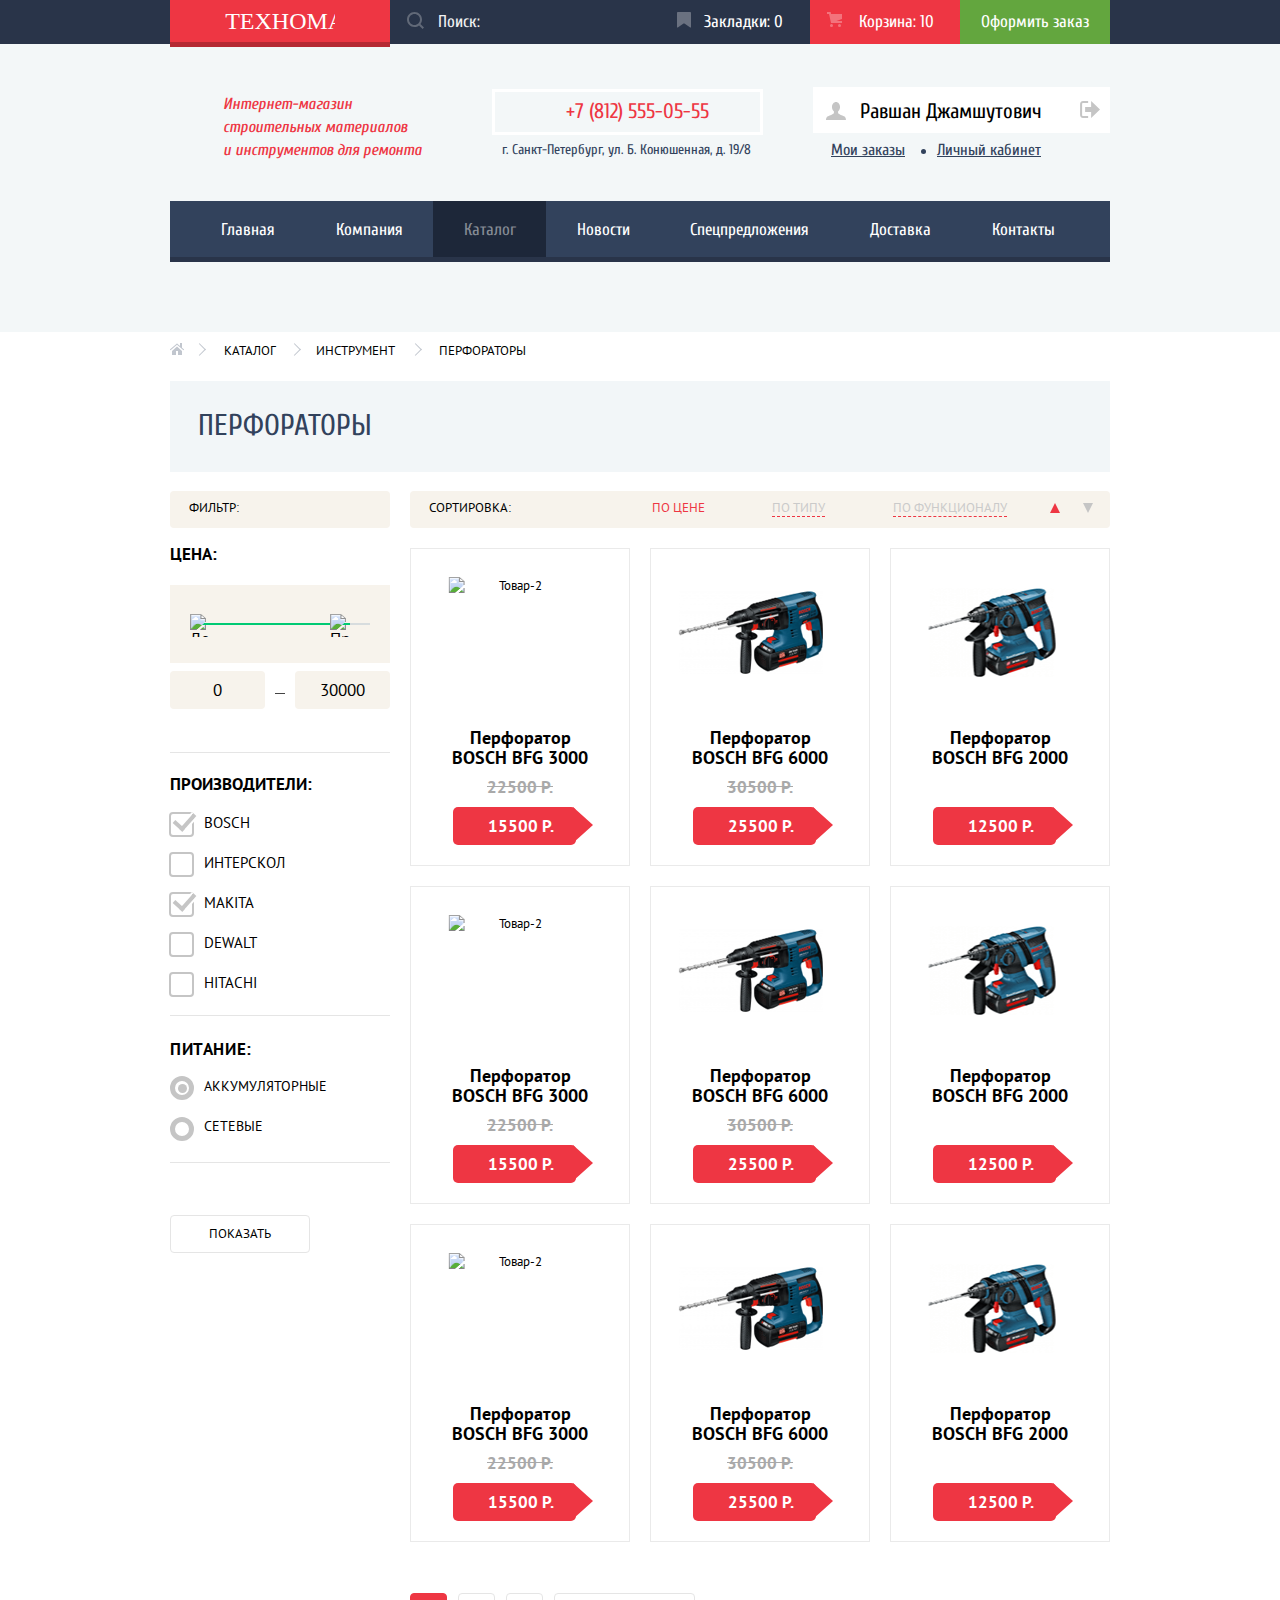
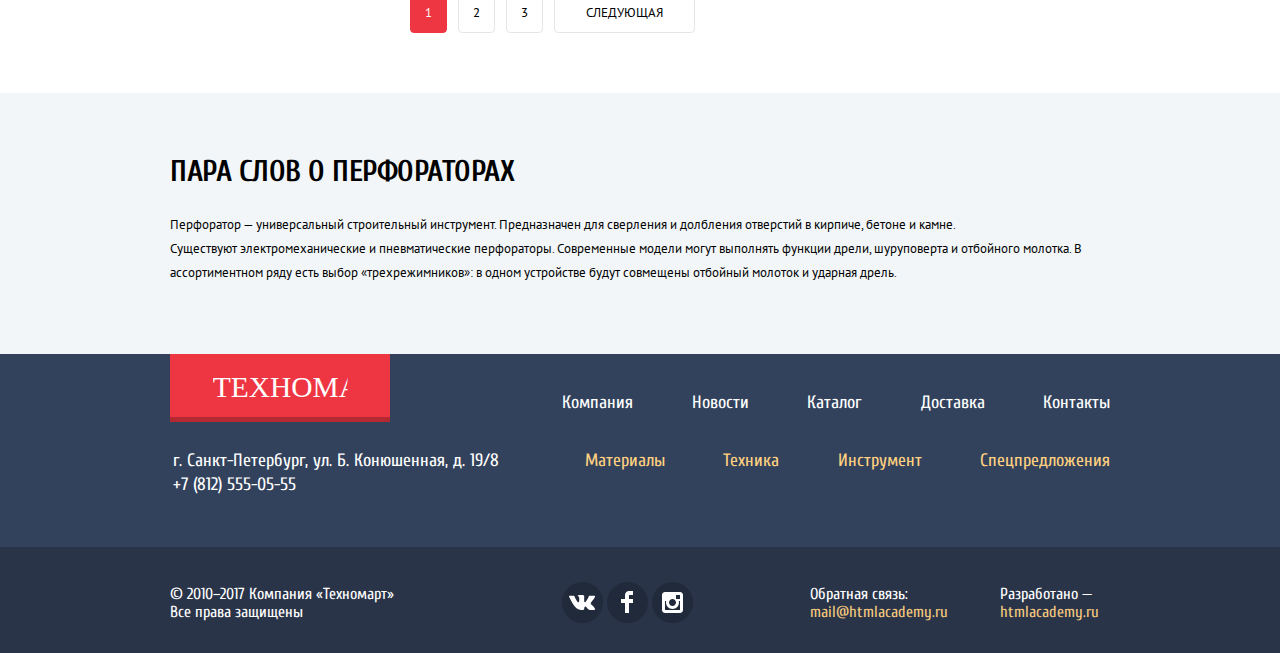
==== commit 9091a180: "Версія 33" ====
--- a/catalog.html
+++ b/catalog.html
@@ -6,7 +6,7 @@
 	<link href="https://fonts.googleapis.com/css?family=Cuprum:400,400i,700" rel="stylesheet">
 	<link href="https://fonts.googleapis.com/css?family=PT+Sans:400,700" rel="stylesheet">
 	<link href="css/normalize.css" rel="stylesheet">
-	<link rel="stylesheet"  href="css/style.css">
+	<link rel="stylesheet" href="css/style.min.css">
 </head>
 <body class="catalog">
 	<header class="main-header">
@@ -580,6 +580,19 @@
 							</p>
 						</li>
 					</ul>
+					<div class="modal-info">
+						<div class="wrapper">	
+							<div class="heading-info">
+								<p class="icon"></p>
+								<h2>Товар добавлен в корзину!</h2>
+							</div>
+							<div class="modal-buttons">
+								<a href="">ОФОРМИТЬ ЗАКАЗ</a>
+								<button class="continue">ПРОДОЛЖИТЬ ПОКУПКИ</button>
+								<button class="modal-close"></button>
+							</div>
+						</div>
+					</div>
 					<ul class="pagination-list">
 						<li class="pagination-item">
 							<a class="active" href="">1</a>
@@ -708,5 +721,6 @@
 			</div>
 		</div>
 	</footer>
+	<script src="js/script-catalog.min.js"></script>
 </body>
 </html>--- a/css/style.min.css
+++ b/css/style.min.css
@@ -0,0 +1 @@
+@-webkit-keyframes bounce{0%{-webkit-transform:translateY(-500px);transform:translateY(-500px)}to{-webkit-transform:translateY(50px);transform:translateY(50px)}}@keyframes bounce{0%{-webkit-transform:translateY(-500px);transform:translateY(-500px)}to{-webkit-transform:translateY(50px);transform:translateY(50px)}}body,ul{margin:0;padding:0}body{min-width:1140px;font-family:"Cuprum",Arial,sans-serif;font-size:17px;font-weight:400;color:#fff}a{text-decoration:none}ul{list-style:none}button{border:0;background:0 0;cursor:pointer}.visually-hidden:not(:focus):not(:active),input[type=checkbox].visually-hidden,input[type=radio].visually-hidden{position:absolute;width:1px;height:1px;margin:-1px;border:0;padding:0;white-space:nowrap;-webkit-clip-path:inset(100%);clip-path:inset(100%);clip:rect(0 0 0 0);overflow:hidden}.main-header{background-color:#f3f7f8;padding-bottom:70px}.header-container .container{display:-webkit-box;display:-ms-flexbox;display:flex;-webkit-box-pack:justify;-ms-flex-pack:justify;justify-content:space-between}.container{margin:0 auto;max-width:940px}.header-container{background-color:#293449}.main-header-logo{position:absolute;width:220px;height:42px;background-color:#ee3643;border-bottom:5px solid #b52933}.main-header-logo img{margin-left:50%;-webkit-transform:translateX(-50%);-ms-transform:translateX(-50%);transform:translateX(-50%);margin-top:12px}.search-form{position:relative;margin-left:220px}.search-form input{width:270px;height:43px;padding:0 10px 0 48px;color:#f0f1f2;background-color:transparent;border:0}.search-form input::-webkit-input-placeholder{color:#f0f1f2;font-family:"Cuprum",Arial,sans-serif;font-size:17px;font-weight:400}.search-form input:-ms-input-placeholder,.search-form input::-ms-input-placeholder{color:#f0f1f2;font-family:"Cuprum",Arial,sans-serif;font-size:17px;font-weight:400}.search-form input::placeholder{color:#f0f1f2;font-family:"Cuprum",Arial,sans-serif;font-size:17px;font-weight:400}.search-form label{position:absolute;top:12px;left:17px}.search-form:hover{background-color:#212a3a}.search-form:hover path{fill:#fff}input[type=search]:focus+label path{fill:#f0525d}input[type=search]:focus{background-color:#fff;color:#111}input[type=search]:focus::-webkit-input-placeholder{color:#111}input[type=search]:focus:-ms-input-placeholder,input[type=search]:focus::-ms-input-placeholder{color:#111}input[type=search]:focus::placeholder{color:#111}.main-header .menu-list{display:-webkit-box;display:-ms-flexbox;display:flex}.main-header .menu-item{position:relative;width:150px;text-align:center}.menu-item svg{position:absolute;left:17px;top:12px;fill:#6a7180}.menu-item path{fill:#6a7180}.menu-list a{display:block}.menu-list a:not(.design){color:#fff;padding:12px 0 12px 17px}.menu-item .design{color:#fff;padding:12px 0}.menu-item:last-child{background-color:#63a63e}.menu-list a:hover:not(.design){background-color:#212a3a}.menu-list a:active:not(.design){background-color:#161d29;color:#999ca1}.menu-item:hover:last-child{background-color:#5fbb2d}.menu-item:active:last-child{background-color:#518534}.menu-item .design:active{color:#80a66b}.button-buy:active svg,.button-buy:hover svg,.menu-item a:hover+svg,.menu-item a:hover+svg path{fill:#fff}.menu-item a:active+svg,.menu-item a:active+svg path{fill:#6a7180}.about{margin-top:45px}.about .description{font-size:16px;line-height:23px;font-style:italic;font-weight:500;color:#ee3643;margin:4px 0 0 53px;width:205px}.contacts .phone{position:relative;padding:10px 0;border:3px solid #fff;width:265px;margin:0 0 0 12px}.contacts .phone-number{font-size:21px;line-height:18px;color:#ee3643;margin-left:71px}.contacts .phone-number::before{content:"";width:19px;height:19px;background-image:url(../img/icon-phone.svg);position:absolute;top:10px;left:12px}.about .container{display:-webkit-box;display:-ms-flexbox;display:flex;-webkit-box-pack:justify;-ms-flex-pack:justify;justify-content:space-between}.contacts .address{font-size:14px;line-height:24px;color:#32425c;margin:3px 0 0 22px}.authorization{margin:2px 0 0;display:-webkit-box;display:-ms-flexbox;display:flex}.authorization a{display:block;font-size:21px;line-height:18px;color:#000;background-color:#fff}.authorization a:hover{color:#ee3643}.authorization a:active{color:#b2b2b2}.authorization .login{-ms-flex-item-align:start;align-self:flex-start;position:relative;padding:11px 27px 11px 48px;margin-right:10px}.login svg{position:absolute;left:15px}.login:hover path,.login:hover polygon{fill:#32425c}.login:active path,.login:active polygon,.user-profile path{fill:#c5c5c5}.authorization .registration{-ms-flex-item-align:start;align-self:flex-start;padding:11px 24px}.main-navigation{margin-top:39px}.site-navigation{display:-webkit-box;display:-ms-flexbox;display:flex;-webkit-box-pack:justify;-ms-flex-pack:justify;justify-content:space-between;background-color:#32425c;border-bottom:5px solid #293449;padding-left:21px;padding-right:25px}.site-navigation li{-webkit-box-flex:1;-ms-flex-positive:1;flex-grow:1;text-align:center}.site-navigation a{color:#fff;line-height:17px;display:block;padding:20px 25px 19px}.site-navigation a:hover{background-color:#293449}.site-navigation .active,.site-navigation .active:hover,.site-navigation a:active{background-color:#1d2739;color:#868c95}.promo{margin-top:48px}.promo-list{display:-webkit-box;display:-ms-flexbox;display:flex;-webkit-box-pack:justify;-ms-flex-pack:justify;justify-content:space-between}.promo-item-other,.promo-list .promo-item{position:relative;width:300px;-webkit-box-sizing:border-box;box-sizing:border-box;min-height:93px;padding:21px 23px}.promo-list .promo-item:first-child{background-color:#ffbf47}.promo-item:first-child::before{content:"";position:absolute;left:212px;top:31px;background-image:url(../img/icon-1.svg);width:44px;height:65px}.promo-item:first-child::after{content:"";position:absolute;left:240px;top:0;background-image:url(../img/new.png);background-repeat:no-repeat;width:60px;height:60px}.promo-list .promo-item:nth-child(2){background-color:#3bbce3}.promo-item:nth-child(2)::before{content:"";position:absolute;left:196px;top:32px;background-image:url(../img/icon-2.svg);width:75px;height:61px}.promo-list .promo-item:last-child{background-color:#dc91d8}.promo-item:last-child::before{content:"";position:absolute;left:190px;top:30px;background-image:url(../img/icon-3.svg);width:78px;height:62px}.promo-item h3,.promo-item-other h3{font-size:24px;line-height:30px;font-weight:700;margin:0 0 14px}.promo-item a,.promo-item-other a{display:block;width:136px;text-align:center;font-size:14px;line-height:18px;text-transform:uppercase;color:#fff;padding:10px 0;border-radius:5px}.promo-item:first-child a{background-color:rgba(189,125,0,.2)}.promo-item:first-child a:hover{background-color:rgba(189,125,0,.3)}.promo-item:first-child a:active{background-color:rgba(189,125,0,.4)}.promo-item:nth-child(2) a{background-color:rgba(42,131,158,.2)}.promo-item:nth-child(2) a:hover{background-color:rgba(42,131,158,.3)}.promo-item:nth-child(2) a:active{background-color:rgba(42,131,158,.4)}.promo-item:last-child a{background-color:rgba(161,111,158,.2)}.promo-item:last-child a:hover{background-color:rgba(161,111,158,.3)}.promo-item:last-child a:active{background-color:rgba(161,111,158,.4)}.promo-other{margin-top:20px}.slider{margin-right:auto}.slider .wrapper{width:620px;position:relative}.slider-list-item{display:none;width:620px;min-height:266px;color:#fff}.slider-list-item h2{font-size:36px;line-height:30px;font-weight:700;margin:0;text-transform:uppercase}.slider-list-item span{display:block;margin:3px 0 0;font-family:"PT Sans",Arial,sans-serif;font-size:18px;line-height:24px}.slider-list-item:first-child{background-image:url(../img/slider-1.jpg);background-repeat:no-repeat}.slider-list-item:last-child{background-image:url(../img/slider-2.jpg);background-repeat:no-repeat}.slider-list-item .description{background-color:rgba(0,0,0,.2);padding:26px 25px 22px}.slider-list-item a{display:block;font-size:14px;line-height:18px;color:#fff;margin-top:102px;margin-left:26px;background-color:#ee3643;width:195px;text-align:center;padding:10px 0;border-radius:5px}.slider-list-item a:hover{background-color:#ca2c37}.slider-list-item a:active{background-color:#ba2732}.slider input[type=radio]{display:none}.slider-controls{position:absolute;top:216px;left:294px}.slider-controls label{position:relative;display:inline-block;width:10px;height:10px;margin-right:8px;border-radius:50%;cursor:pointer}.slider-controls label::before{content:"";width:10px;height:10px;background-color:#fff;position:absolute;border-radius:50%}.slider-controls-buttons{width:587px;display:-webkit-box;display:-ms-flexbox;display:flex;-webkit-box-pack:justify;-ms-flex-pack:justify;justify-content:space-between;position:absolute;top:120px;left:20px}.slider-controls-buttons label{position:relative;display:inline-block;width:30px;height:30px;cursor:pointer;padding:10px}.slider-controls-buttons label:last-child{margin-left:auto}.slider-controls-buttons label::before{content:"";width:24px;height:24px;border:3px solid #fff;position:absolute;top:0;-webkit-transform:rotate(45deg);-ms-transform:rotate(45deg);transform:rotate(45deg)}.slider-controls-buttons label:first-child::before{border-top-style:none;border-right-style:none}.slider-controls-buttons label:last-child::before{border-left-style:none;border-bottom-style:none}#slider-1:checked~.slider-controls .slider-controls-item-1::after,#slider-2:checked~.slider-controls .slider-controls-item-2::after{content:"";position:absolute;left:2px;top:2px;width:6px;height:6px;background-color:#ee3643;border-radius:50%}#slider-1:checked~.slider-list .slider-list-item:first-child,#slider-2:checked~.slider-list .slider-list-item:last-child{display:block}.promo-item-other:first-child{background-color:#8ed78f}.promo-item-other:first-child a{background-color:rgba(113,159,113,.2)}.promo-item-other:first-child a:hover{background-color:rgba(113,159,113,.3)}.promo-item-other:first-child a:active{background-color:rgba(113,159,113,.4)}.promo-item-other:first-child::before{content:"";width:59px;height:72px;position:absolute;top:26px;right:45px;background-image:url(../img/icon-4.svg);background-repeat:no-repeat}.promo-item-other:last-child{background-color:#ffc047}.promo-item-other:last-child a{background-color:rgba(175,132,50,.2)}.promo-item-other:last-child a:hover{background-color:rgba(175,132,50,.3)}.promo-item-other:last-child a:active{background-color:rgba(175,132,50,.4)}.promo-item-other:last-child::before{content:"";width:80px;height:64px;position:absolute;top:33px;right:29px;background-image:url(../img/icon-5.svg);background-repeat:no-repeat}.promo-list-other,.promo-other .container{display:-webkit-box;display:-ms-flexbox;display:flex;-webkit-box-pack:justify;-ms-flex-pack:justify;justify-content:space-between}.promo-list-other{-webkit-box-orient:vertical;-webkit-box-direction:normal;-ms-flex-direction:column;flex-direction:column}.popular-goods{margin-top:54px}.heading h2{font-size:30px;line-height:30px;color:#32425c;margin:0;font-weight:400}.catalog .popular-list,.heading,.popular-goods .popular-list{display:-webkit-box;display:-ms-flexbox;display:flex;-webkit-box-pack:justify;-ms-flex-pack:justify;justify-content:space-between}.heading{padding:28px 28px 28px 26px;background-color:#f9f5f0}.heading a,.heading h2,.heading span{text-transform:uppercase}.heading a{font-size:14px;line-height:18px;color:#fff;text-align:center;background-color:#ee3643;border-radius:5px;width:253px;padding:10px 0;margin-right:-4px;margin-top:-3px}.popular-goods .popular-list{margin-top:17px}.catalog .popular-list,.popular-goods .popular-list{-ms-flex-wrap:wrap;flex-wrap:wrap}.popular-goods .popular-item{min-height:320px}.catalog .popular-item,.popular-goods .popular-item{position:relative;width:218px;font-family:"PT Sans",Arial,sans-serif;text-align:center;border:1px solid #eaeaea}.popular-goods .popular-item:last-child{background-image:url(../img/new.png);background-repeat:no-repeat;background-position:160px 0}.popular-item a{display:block}.popular-item-image{margin:0;position:relative;width:220px;height:167px}.popular-item-image img{position:absolute;top:50%;left:50%;-webkit-transform:translate(-57%,-50%);-ms-transform:translate(-57%,-50%);transform:translate(-57%,-50%)}.popular-item h3{font-size:18px;line-height:20px;font-weight:700;color:#000;margin:12px 0 0;padding:0 30px}.popular-item span{display:block;margin-top:10px;font-size:17px;font-weight:700;line-height:18px;color:#a9a9a9;text-decoration:line-through}.popular-item .price{position:relative;width:123px;-webkit-box-sizing:border-box;box-sizing:border-box;padding:10px 0 10px 13px;margin-top:11px;margin-left:42px;text-decoration:none;color:#fff;background-color:#ee3643;border-radius:5px}.one-price .price{margin-top:39px}.popular-item .price::before{content:"";position:absolute;top:0;left:120px;width:0;height:0;padding:0;margin:0;border-style:solid;border-width:18.8px 0 18.8px 20px;border-color:transparent transparent transparent #ee3643}.popular-item:hover,.popular-item:hover img{-webkit-transition-duration:.2s;-o-transition-duration:.2s;transition-duration:.2s}.popular-item:hover{-webkit-box-shadow:0 10px 35px 0 #bec2c6;box-shadow:0 10px 35px 0 #bec2c6}.popular-item:hover img{opacity:0}.popular-item:hover .item-buttons{opacity:1;-webkit-transition-duration:.1s;-o-transition-duration:.1s;transition-duration:.1s;-webkit-transition-delay:.2s;-o-transition-delay:.2s;transition-delay:.2s}.item-buttons{opacity:0;margin:0;position:absolute;top:43px}.item-buttons button{width:135px;font-size:14px;padding:0;text-transform:uppercase;border-radius:5px;cursor:pointer}.item-buttons .button-buy{position:relative;padding:11px 0;margin-bottom:7px;color:#fff;background-color:#63a63e;-webkit-box-shadow:inset 0 -3px 0 0 #367315;box-shadow:inset 0 -3px 0 0 #367315}.button-buy svg{position:absolute;left:12px;fill:#92c178}.button-buy:hover{background-color:#5fbb2d}.button-buy:active{background-color:#518534;-webkit-box-shadow:none;box-shadow:none}.item-buttons .button-bookmarks{color:#32425c;border:3px solid #63a63e;padding:9px 0;letter-spacing:-2px}.button-bookmarks:hover{border-color:#32425c}.button-bookmarks:active{color:#c1c6ce;border-color:#c1c6ce}.modal-info{display:none;position:fixed;width:620px;top:10px;left:50%;margin-left:-310px;background-color:#fff;border-top:7px solid #ee3643;-webkit-box-shadow:0 15px 32px 0 #ccc;box-shadow:0 15px 32px 0 #ccc;z-index:2}.info-show{display:block}.modal-info .wrapper{position:relative}.modal-info h2{font-size:30px;line-height:18px;font-weight:400;letter-spacing:-1.4px;margin:0;color:#000;-ms-flex-item-align:center;-ms-grid-row-align:center;align-self:center}.modal-info .heading-info{display:-webkit-box;display:-ms-flexbox;display:flex;padding:45px 80px 49px}.modal-info .icon{position:relative;margin:0 30px 0 0;width:67px;height:67px;background-color:#63a63e;border-radius:50%}.modal-info .icon::before{content:"";position:absolute;top:18px;left:14px;width:32px;height:15px;border:8px solid #fff;border-top-style:none;border-right-style:none;-webkit-transform:rotate(-45deg);-ms-transform:rotate(-45deg);transform:rotate(-45deg)}.modal-info .modal-buttons{display:-webkit-box;display:-ms-flexbox;display:flex;-webkit-box-pack:justify;-ms-flex-pack:justify;justify-content:space-between;padding:38px 80px;background-color:#f1f1f1}.modal-buttons .continue,.modal-buttons a{display:block;width:220px;padding:10px 0;text-align:center;font-family:"Cuprum",Arial,sans-serif;font-size:14px;line-height:18px;border-radius:4px}.modal-buttons a{color:#fff;background-color:#ee3643}.modal-buttons a:hover{background-color:#ca2c37}.modal-buttons a:active{background-color:#ba2732}.modal-buttons .continue{background-color:#fff;outline:0}.modal-buttons .continue:hover{background-color:#fbf9f9}.modal-buttons .continue:active{background-color:#ebe9e9}.modal-buttons .modal-close{position:absolute;top:5px;right:5px;width:30px;height:30px}.modal-buttons .modal-close::after,.modal-buttons .modal-close::before{content:"";width:25px;height:4px;position:absolute;left:2px;top:12px;background-color:#ee3643}.modal-buttons .modal-close::before{-webkit-transform:rotate(45deg);-ms-transform:rotate(45deg);transform:rotate(45deg)}.modal-buttons .modal-close::after{-webkit-transform:rotate(-45deg);-ms-transform:rotate(-45deg);transform:rotate(-45deg)}.popular-manufacturers{margin-top:18px}.popular-manufacturers .heading{margin-bottom:17px}.heading .caption{text-transform:uppercase}.manufacturers-list{display:-webkit-box;display:-ms-flexbox;display:flex;-ms-flex-wrap:wrap;flex-wrap:wrap}.manufacturers-item{position:relative;width:218px;min-height:143px;margin-bottom:20px;border:1px solid #ebebeb}.manufacturers-item:not(:nth-child(4n+4)){margin-right:20px}.manufacturers-item img{position:absolute;left:50%;top:50%;-webkit-transform:translate(-50%,-50%);-ms-transform:translate(-50%,-50%);transform:translate(-50%,-50%)}.manufacturers-item:active img,.manufacturers-item:hover{-webkit-transition-duration:.2s;-o-transition-duration:.2s;transition-duration:.2s}.manufacturers-item:hover{-webkit-box-shadow:0 10px 35px 0 #bec2c6;box-shadow:0 10px 35px 0 #bec2c6}.manufacturers-item:active img{opacity:.3}.services{margin-top:65px;padding-top:68px;background-color:#f4f8f9}.services h2,.services p{line-height:24px;font-weight:400;color:#000}.services h2{text-transform:uppercase;font-size:30px;margin:0}.services p{width:400px;margin:29px 0 0;font-family:"PT Sans",Arial,sans-serif;font-size:13px}.services-slider{display:-webkit-box;display:-ms-flexbox;display:flex;-webkit-box-pack:justify;-ms-flex-pack:justify;justify-content:space-between;margin-top:66px}.services-control{width:240px;position:relative}.services-control::before{content:"";position:absolute;top:-35px;left:230px;width:10px;height:272px;background-image:url(../img/border.png)}.services-control label{display:block;font-size:21px;font-weight:700;background-color:#32425c;padding:20px 22px 18px;-webkit-box-shadow:inset 0 -1px 0 0 #293449,inset 0 1px 0 0 #405069;box-shadow:inset 0 -1px 0 0 #293449,inset 0 1px 0 0 #405069;cursor:pointer}.services-control label:hover{background-color:#293449}#services-1:checked~.services-control .services-control-item-1,#services-2:checked~.services-control .services-control-item-2,#services-3:checked~.services-control .services-control-item-3{background-color:#fff;color:#32425c;-webkit-box-shadow:none;box-shadow:none;-webkit-transition-duration:.2s;-o-transition-duration:.2s;transition-duration:.2s}.services-item{display:none;width:620px;min-height:285px;margin-left:80px}.services-item .wrapper{display:-webkit-box;display:-ms-flexbox;display:flex;-webkit-box-pack:justify;-ms-flex-pack:justify;justify-content:space-between;margin-top:8px}.services-item h2{font-size:36px;line-height:24px;color:#32425c}.services-item:first-child img{margin-top:19px}.services-item:first-child{background-image:url(../img/bg-1.png);background-repeat:no-repeat;background-position:152px 19px}.services-item:first-child p{width:275px}.services-item:first-child span{margin-right:50px}.services-item:nth-child(2) p{width:380px;-webkit-box-sizing:border-box;box-sizing:border-box;padding-right:5px}.services-item:nth-child(2) span{margin-right:200px}.services-item:nth-child(2) img{margin-top:-4px}.services-item:nth-child(2){background-image:url(../img/bg-2.png);background-repeat:no-repeat;background-position:233px 7px}.services-item:last-child p{width:280px}.services-item:last-child .send-request{font-family:"Cuprum",Arial,sans-serif;font-size:14px;line-height:18px;color:#fff;background-color:#ff5357;width:195px;padding:10px 0;margin-top:28px;border-radius:5px;cursor:pointer}.services-item:last-child .send-request:hover{background-color:#ca2c37}.services-item:last-child .send-request:active{background-color:#ba2732}.services-item:last-child{background-image:url(../img/bg-3.png);background-repeat:no-repeat;background-position:154px 0}#services-1:checked~.services-list .services-item:first-child,#services-2:checked~.services-list .services-item:nth-child(2),#services-3:checked~.services-list .services-item:last-child{display:block}.about-technomart{margin-top:76px;padding-bottom:86px}.technomart-description{width:545px}.about-technomart h2{margin:0;font-size:30px;line-height:24px;color:#000;text-transform:uppercase;font-weight:400}.about-technomart .container{display:-webkit-box;display:-ms-flexbox;display:flex;-webkit-box-pack:justify;-ms-flex-pack:justify;justify-content:space-between}.about-technomart .promo,.contacts .contacts-promo{margin:28px 0 0;font-family:"PT Sans",Arial,sans-serif;font-size:13px;line-height:24px;color:#000}.about-technomart .promo:first-of-type{letter-spacing:.13px}.about-technomart .promo:last-of-type,.contacts .contacts-promo{padding-right:105px}.about-technomart .promo:last-of-type{margin-top:24px}.companies-list{margin-top:22px}.companies-list .companies-item{position:relative;font-size:18px;line-height:20px;color:#000;padding-left:35px}.companies-list .companies-item:not(:last-child){margin-bottom:20px}.companies-list .companies-item::before,.map-popup .popup-close::after,.map-popup .popup-close::before{content:"";width:25px;height:2px;background-color:#ee3643;position:absolute;top:10px;left:0}.technomart-description .more-details{display:block;width:220px;text-align:center;text-transform:uppercase;padding:10px 0;margin-top:37px;font-size:14px;line-height:18px;color:#fff;background-color:#ee3643;border-radius:5px}.technomart-description .more-details:hover{background-color:#ca2c37}.technomart-description .more-details:active{background-color:#ba2732}.contacts{width:300px}.contacts .map{padding:0;margin-top:32px;cursor:pointer}.contacts .write-us{font-family:"Cuprum",Arial,sans-serif;font-size:14px;line-height:18px;padding:10px 0;margin-top:36px;width:300px;text-transform:uppercase;color:#fff;background-color:#ee3643;border-radius:5px}.contacts .write-us:hover,.login-form button[type=submit]:hover{background-color:#ca2c37}.contacts .write-us:active,.login-form button[type=submit]:active{background-color:#ba2732}.blocker{display:none;position:fixed;top:0;width:100%;height:100%;background-color:rgba(0,0,0,.2);z-index:2}.modal-show{display:block}.blocker .map-popup{position:fixed;bottom:190px;left:50%;margin-left:-470px;width:940px;height:447px;z-index:3;background-image:url(../img/map-popup.jpg);background-repeat:no-repeat;background-position:-15px -13px;-webkit-box-shadow:0 0 25px 5px #b8b8b8;box-shadow:0 0 25px 5px #b8b8b8;-webkit-animation:bounce .6s;animation:bounce .6s}.map-popup .popup-close::after,.map-popup .popup-close::before{height:4px;left:2px;top:12px}.map-popup .popup-close{position:absolute;right:5px;top:5px;width:30px;height:30px}.map-popup .popup-close::before{-webkit-transform:rotate(45deg);-ms-transform:rotate(45deg);transform:rotate(45deg)}.map-popup .popup-close::after{-webkit-transform:rotate(-45deg);-ms-transform:rotate(-45deg);transform:rotate(-45deg)}.modal{display:none;position:fixed;bottom:150px;left:50%;margin-left:-310px;width:620px;border-top:7px solid #ee3643;background-color:#fff;-webkit-box-shadow:0 0 25px 5px #b8b8b8;box-shadow:0 0 25px 5px #b8b8b8;z-index:2;-webkit-box-sizing:border-box;box-sizing:border-box;padding-top:46px;-webkit-animation:bounce .6s;animation:bounce .6s}.popup-show{display:block}.login-form .wrapper{position:relative;display:-webkit-box;display:-ms-flexbox;display:flex;-webkit-box-pack:justify;-ms-flex-pack:justify;justify-content:space-between;-ms-flex-wrap:wrap;flex-wrap:wrap;padding:0 80px}.login-form p,.range p{margin:0}.login-form label{display:block;font-size:18px;line-height:18px;color:#000;font-weight:400;margin-bottom:10px}.login-form input{width:186px;border:2px solid #999;border-radius:3px;padding:7px 15px}.login-form input,.login-form textarea{font-family:"PT Sans",Arial,sans-serif;font-size:13px;line-height:18px}.login-form input:focus,.login-form textarea:focus{border-color:#656565;outline:0}.login-form textarea{width:428px;height:87px;padding:8px 14px 14px;border:2px solid #999;border-radius:3px}.login-form .inscription{margin-top:22px}.login-form .buttons{min-height:38px;margin-top:35px;padding:36px 80px 37px;background-color:#f4f4f4}.login-form button[type=submit]{width:100%;padding:10px 0;background-color:#ee3643;font-family:"Cuprum",Arial,sans-serif;font-size:14px;line-height:18px;color:#fff;border-radius:4px}.login-form .button-close{position:absolute;right:4px;top:5px;width:30px;height:30px}.login-form .button-close::after,.login-form .button-close::before{content:"";width:25px;height:4px;position:absolute;left:2px;top:12px;background-color:#ee3643}.login-form .button-close::before{-webkit-transform:rotate(45deg);-ms-transform:rotate(45deg);transform:rotate(45deg)}.login-form .button-close::after{-webkit-transform:rotate(-45deg);-ms-transform:rotate(-45deg);transform:rotate(-45deg)}.footer-top{background-color:#32425c}.footer-top .footer-menu{display:-webkit-box;display:-ms-flexbox;display:flex;-webkit-box-pack:justify;-ms-flex-pack:justify;justify-content:space-between}.footer-top .main-footer-logo{background-color:#ee3643;display:block;width:220px;height:63px;border-bottom:5px solid #b52933}.main-footer-logo img{margin-left:50%;-webkit-transform:translateX(-50%);-ms-transform:translateX(-50%);transform:translateX(-50%);margin-top:21px}.footer-menu-list{width:548px;margin-top:37px}.footer-menu-item a,.sub-menu-item a{font-size:18px;line-height:24px;color:#fff}.footer-menu-item a:hover{text-decoration:underline}.footer-menu-item a:active{color:#a4abb4;text-decoration:none}.footer-menu-list,.footer-sub-menu,.sub-menu-list{display:-webkit-box;display:-ms-flexbox;display:flex;-webkit-box-pack:justify;-ms-flex-pack:justify;justify-content:space-between}.footer-sub-menu{margin-top:27px;padding-bottom:50px}.footer-sub-menu .our-contacts{width:334px;margin:0;padding-left:3px;font-size:18px;line-height:24px}.sub-menu-list{width:525px}.sub-menu-item a{color:#ffd180}.sub-menu-item a:hover{text-decoration:underline}.sub-menu-item a:active{color:#ad956f;text-decoration:none}.footer-bottom{padding-top:38px;padding-bottom:30px;background-color:#293449}.footer-bottom .container,.social-button,.social-list{display:-webkit-box;display:-ms-flexbox;display:flex;-webkit-box-pack:justify;-ms-flex-pack:justify;justify-content:space-between}.footer-bottom .copyright{width:230px;font-size:16px;line-height:18px;margin:0 44px 0 0}.social-button,.social-list{-webkit-box-pack:center;-ms-flex-pack:center;justify-content:center}.social-list{min-width:170px}.social-button{-webkit-box-align:center;-ms-flex-align:center;align-items:center;width:41px;height:41px;background-color:#212a3a;border-radius:50%;margin-top:-3px}.social-item:not(:last-child) .social-button{margin-right:4px}.social-button:active,.social-button:hover{background-color:#ee3643}.communication{width:300px;display:-webkit-box;display:-ms-flexbox;display:flex;font-size:16px;line-height:18px}.communication a{color:#f5c97d}.communication a:hover{text-decoration:underline}.communication a:active{color:#e53643;text-decoration:none}.communication-email{margin-right:52px}.communication-email,.communication-site{margin-top:0;margin-bottom:0}.catalog .main-header-logo:hover{background-color:#ca2c37;border-bottom-color:#9a212a}.catalog .main-header-logo:active{background-color:#ba2732;border-bottom-color:#8e1e26}.menu-item:nth-child(2) .basket-active{background-color:#ee3643;-webkit-box-sizing:border-box;box-sizing:border-box;padding-left:22px}.menu-item:nth-child(2) .basket-active:hover{background-color:red}.menu-item:nth-child(2) .basket-svg{fill:#f3737c}.catalog .contacts{margin-left:18px}.catalog .authorization{display:none}.catalog .user-authorization{margin-top:-2px}.user-info{position:relative;margin:0;padding:15px 68px 13px 47px;background-color:#fff;-ms-flex-item-align:start;align-self:flex-start}.user-profile svg{position:absolute;left:13px}.user-profile:hover path{fill:#32425c}.user-profile span{display:block;font-size:21px;line-height:18px;color:#000}.user-profile span:active{color:#c5c5c5}.user-profile:active path{fill:#c5c5c5}.user-deauthorization svg{position:absolute;top:14px;right:10px}.user-deauthorization:hover path,.user-deauthorization:hover polygon{fill:#32425c}.user-deauthorization:active path,.user-deauthorization:active polygon{fill:#c5c5c5}.user-authorization .user-details{margin:7px 0 0 18px}.user-details a{font-size:16px;color:#32425c;text-decoration:underline}.user-details a:hover{color:#ee3643}.user-details a:active{color:#c5cad0}.user-details a:first-child{margin-right:28px;position:relative}.user-details a:first-child::before{content:"";width:5px;height:5px;position:absolute;top:8px;left:90px;background-color:#32425c;border-radius:50%}.breadcrumbs-list{margin-top:10px;margin-left:-1px;width:358px;display:-webkit-box;display:-ms-flexbox;display:flex}.breadcrumbs-item a{position:relative;display:block;font-family:"PT Sans",Arial,sans-serif;font-size:13px;line-height:18px;text-transform:uppercase;color:#000;padding-right:27px}.breadcrumbs-item a:hover{text-decoration:underline;color:#ee3643}.breadcrumbs-item:first-child:hover path,.breadcrumbs-item:first-child:hover polygon{fill:#32425c}.breadcrumbs-item:first-child:active path,.breadcrumbs-item:first-child:active polygon{fill:#c5c5c5}.breadcrumbs-item a:active{color:#cacaca}.breadcrumbs-item:last-child a{padding-right:0}.breadcrumbs-item:first-child a{margin-right:13px}.breadcrumbs-item:nth-child(2) a{margin-right:13px}.breadcrumbs-item:nth-child(3) a{margin-right:17px}.breadcrumbs-item:not(:last-child) a::after{content:"";width:8px;height:8px;border:1px solid #c1c6ce;border-top-style:none;border-left-style:none;-webkit-transform:rotate(-45deg);-ms-transform:rotate(-45deg);transform:rotate(-45deg);position:absolute;top:3px;left:26px}.breadcrumbs-item:nth-child(2) a::after{left:66px}.breadcrumbs-item:nth-child(3) a::after{left:95px}main h1{font-size:30px;line-height:30px;font-weight:400;color:#32425c;padding:30px 0 31px 28px;margin:21px 0 0;background-color:#f2f6f8}.goods-available{margin-top:19px}.goods-available .container{display:-webkit-box;display:-ms-flexbox;display:flex;-webkit-box-pack:justify;-ms-flex-pack:justify;justify-content:space-between}.filter{font-family:"PT Sans",Arial,sans-serif;color:#000;width:220px}.filter h2{font-size:13px;line-height:18px;font-weight:400;margin:0;padding:8px 0 11px 19px;background-color:#f7f3ec;border-radius:4px}.filter-option fieldset{border:0;padding:0 0 26px;margin:0;border-bottom:1px solid #e5e5e5}.filter-option fieldset:first-of-type{margin-top:11px}.filter-option legend{font-size:17px;line-height:30px;font-weight:700}.filter-option .price{margin-bottom:16px}.filter-option .range{position:relative;padding:38px 20px;background-color:#f7f3ec}.range .line{width:160px;height:2px;background-color:#00ca74;position:absolute;top:38px}.range .line-left{width:180px;height:2px;background-color:#d7dcde}.range-left img,.range-right img{position:absolute;top:29px;left:20px;cursor:pointer}.range-right img{left:160px}.filter-option .cost{position:relative;margin-top:8px;display:-webkit-box;display:-ms-flexbox;display:flex;-webkit-box-pack:justify;-ms-flex-pack:justify;justify-content:space-between}.filter-option .cost::before{content:"";width:10px;height:1px;position:absolute;top:22px;left:105px;background-color:#444}.cost p{margin-top:0}.cost-min{margin-right:auto}.cost-max{margin-left:auto}.cost input{font-family:"PT Sans",Arial,sans-serif;font-size:17px;line-height:18px;width:75px;border:0;text-align:center;background-color:#f7f3ec;border-radius:4px;padding:10px}.filter-option fieldset:nth-of-type(2){margin-top:16px;padding-bottom:22px}.filter-option .maker-list{margin-top:14px}.maker-item label{font-size:15px}.maker-item label,.nutrition-item label{position:relative;line-height:20px;padding-left:34px;text-transform:uppercase;cursor:pointer}.maker-item:not(:last-child) label,.nutrition-item:not(:last-child) label{display:block;margin-bottom:20px}.maker-item label::before{content:"";width:21px;height:21px;border:2px solid #c5c5c5;border-radius:4px;position:absolute;top:-1px;left:-1px}.filter-input-checkbox:checked+label::after{content:"";width:17px;height:9px;border:4px solid #c5c5c5;border-top-style:none;border-right-style:none;position:absolute;top:0;left:4px;-webkit-transform:rotate(-48deg);-ms-transform:rotate(-48deg);transform:rotate(-48deg);-webkit-box-shadow:inset 0 -2px 0 0 #fff,0 2px 0 0 #fff;box-shadow:inset 0 -2px 0 0 #fff,0 2px 0 0 #fff}.maker-item label:hover::after,.maker-item label:hover::before{border-color:#b5b5b5}.filter-input-checkbox:disabled+label::before{border-color:#e9e9e9}.filter-input-checkbox:disabled+label::after{content:"";width:17px;height:9px;border:4px solid #e9e9e9;border-top-style:none;border-right-style:none;position:absolute;top:1px;left:6px;-webkit-transform:rotate(-45deg);-ms-transform:rotate(-45deg);transform:rotate(-45deg);-webkit-box-shadow:inset 0 -2px 0 0 #fff,0 2px 0 0 #fff;box-shadow:inset 0 -2px 0 0 #fff,0 2px 0 0 #fff}.filter-option fieldset:nth-of-type(3){margin-top:18px}.filter-option .nutrition{letter-spacing:.6px}.filter-option .nutrition-list{margin-top:12px}.nutrition-item label{font-size:14px}.nutrition-list label::before{content:"";width:14px;height:14px;border:5px solid #c5c5c5;border-radius:50%;position:absolute;top:0;left:0}.filter-input-radio:checked+label::after{content:"";width:9px;height:9px;background-color:#c5c5c5;border-radius:50%;position:absolute;top:7.5px;left:7.5px}.nutrition-list label:hover::after,.nutrition-list label:hover::before{border-color:#b5b5b5}.filter-input-radio:disabled+label::before{border-color:#e9e9e9}.filter-input-radio:disabled+label::after{content:"";width:9px;height:9px;background-color:#e9e9e9;border-radius:50%;position:absolute;top:7.5px;left:7.5px}.filter-option button,.goods-available .our-goods{font-family:"PT Sans",Arial,sans-serif;font-size:13px;line-height:18px}.filter-option button{border:1px solid #e5e5e5;border-radius:4px;margin-top:52px;padding:9px 0;width:140px}.filter-option button:hover{border-color:#bdc6ca}.filter-option button:active{outline-color:#ee3643}.goods-available .our-goods{width:700px;font-weight:400;color:#000}.our-goods .sorting,.sorting .sorting-list{display:-webkit-box;display:-ms-flexbox;display:flex;-webkit-box-pack:justify;-ms-flex-pack:justify;justify-content:space-between}.our-goods .sorting{padding:8px 17px 11px 19px;background-color:#f7f3ec;border-radius:4px}.sorting b{font-weight:400;margin-right:97px}.sorting .sorting-list{width:355px}.sorting-item a{color:#cacaca;border-bottom:1px dashed #ee3643}.sorting-item a:hover{color:#000;border-bottom:1px solid #ee3643}.sorting-item .active,.sorting-item a:active{color:#ee3643;border-bottom:none}.sorting .sorting-buttons{width:43px;margin:0;display:-webkit-box;display:-ms-flexbox;display:flex;-webkit-box-pack:justify;-ms-flex-pack:justify;justify-content:space-between;-webkit-box-align:center;-ms-flex-align:center;align-items:center}.sorting-buttons .button-down,.sorting-buttons .button-up{width:0;height:0;padding:0;border-style:solid;border-width:0 5.5px 10px;border-color:transparent transparent #c5c5c5}.sorting-buttons .button-down{-webkit-transform:rotate(180deg);-ms-transform:rotate(180deg);transform:rotate(180deg)}.sorting-buttons .button-down:hover,.sorting-buttons .button-up:hover{border-color:transparent transparent #231f20}.sorting-buttons .active,.sorting-buttons .button-down:active,.sorting-buttons .button-up:active{border-color:transparent transparent #ee3643}.catalog .popular-list{margin-top:20px}.catalog .popular-item{margin-bottom:20px;min-height:316px}.catalog .popular-item:not(:nth-child(3n+3)){margin-right:17px}.popular-item.new{background-image:url(../img/new.png);background-repeat:no-repeat;background-position:160px 0}.pagination-list{display:-webkit-box;display:-ms-flexbox;display:flex;margin-top:31px}.pagination-list .pagination-item:not(:last-child){margin-right:11px}.pagination-item a{display:block;color:#000;padding:10px 14px;border:1px solid #e5e5e5;border-radius:4px}.pagination-item:last-child a{padding:10px 31px}.pagination-item a:hover{border-color:#bdc6ca}.pagination-item a:active{border-color:#ee3643}.pagination-item .active{color:#fef5f6;border-color:#ee3643;background-color:#ee3643}.about-perforators{margin-top:60px;padding-top:62px;padding-bottom:69px;color:#000;background-color:#f2f6f8}.about-perforators h2{margin:0;font-size:30px;letter-spacing:-.5px}.about-perforators p{margin:23px 0 0;font-family:"PT Sans",Arial,sans-serif;font-size:13px;line-height:24px}.catalog .main-footer-logo:hover{background-color:#ca2c37;border-bottom-color:#9a212a}.catalog .main-footer-logo:active{background-color:#ba2732;border-bottom-color:#8e1e26}